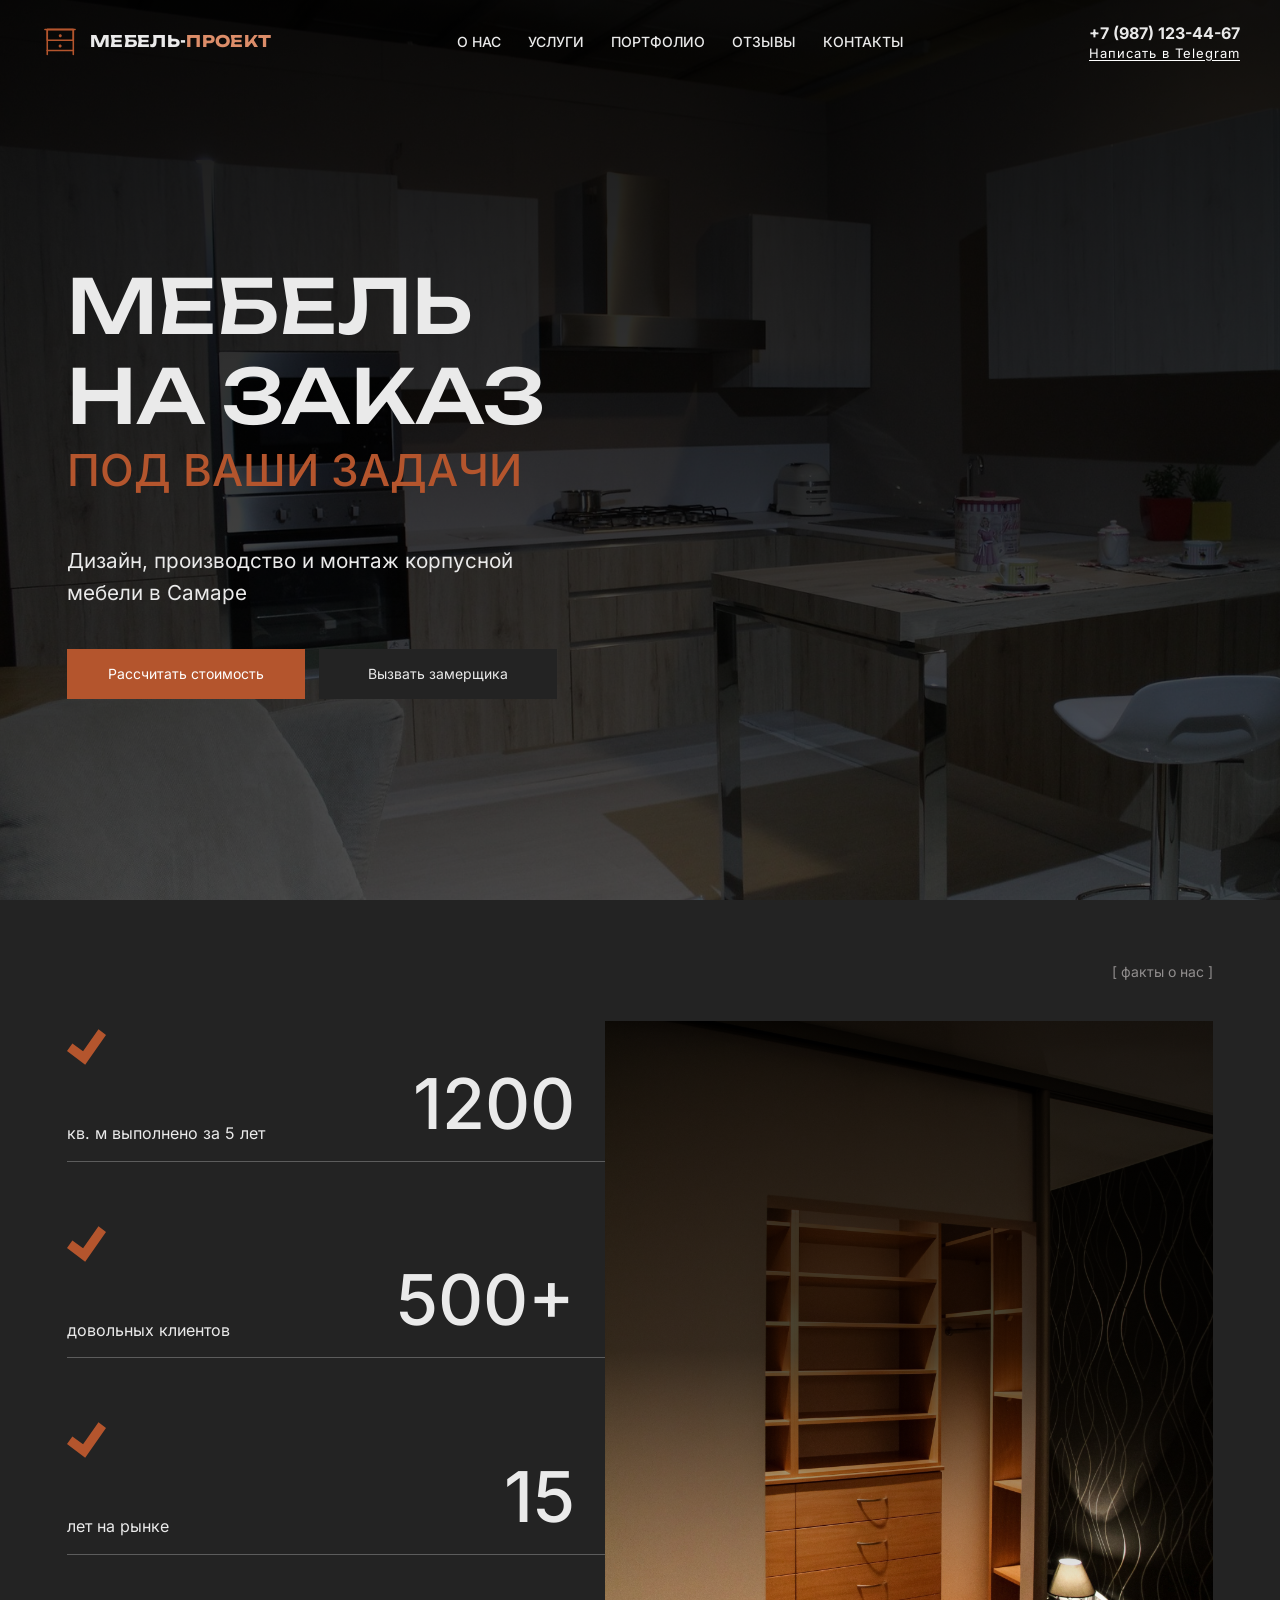
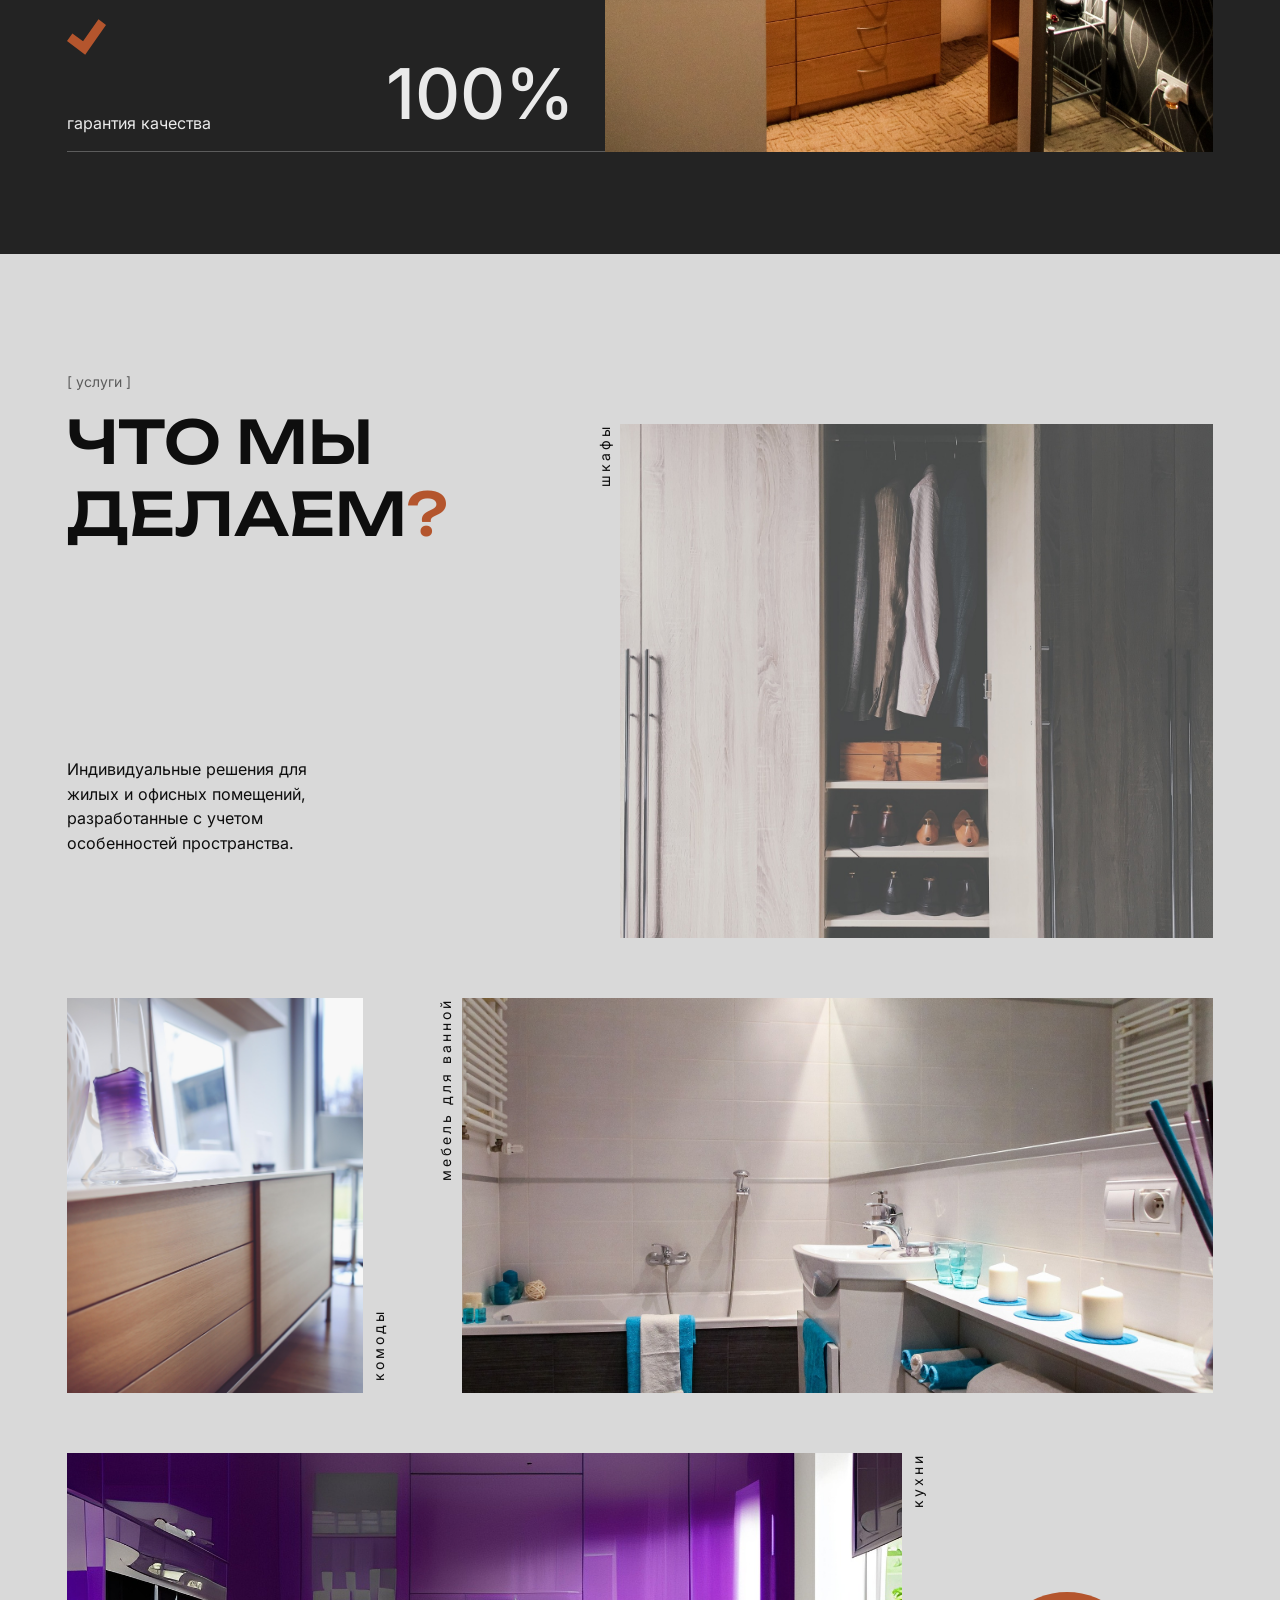
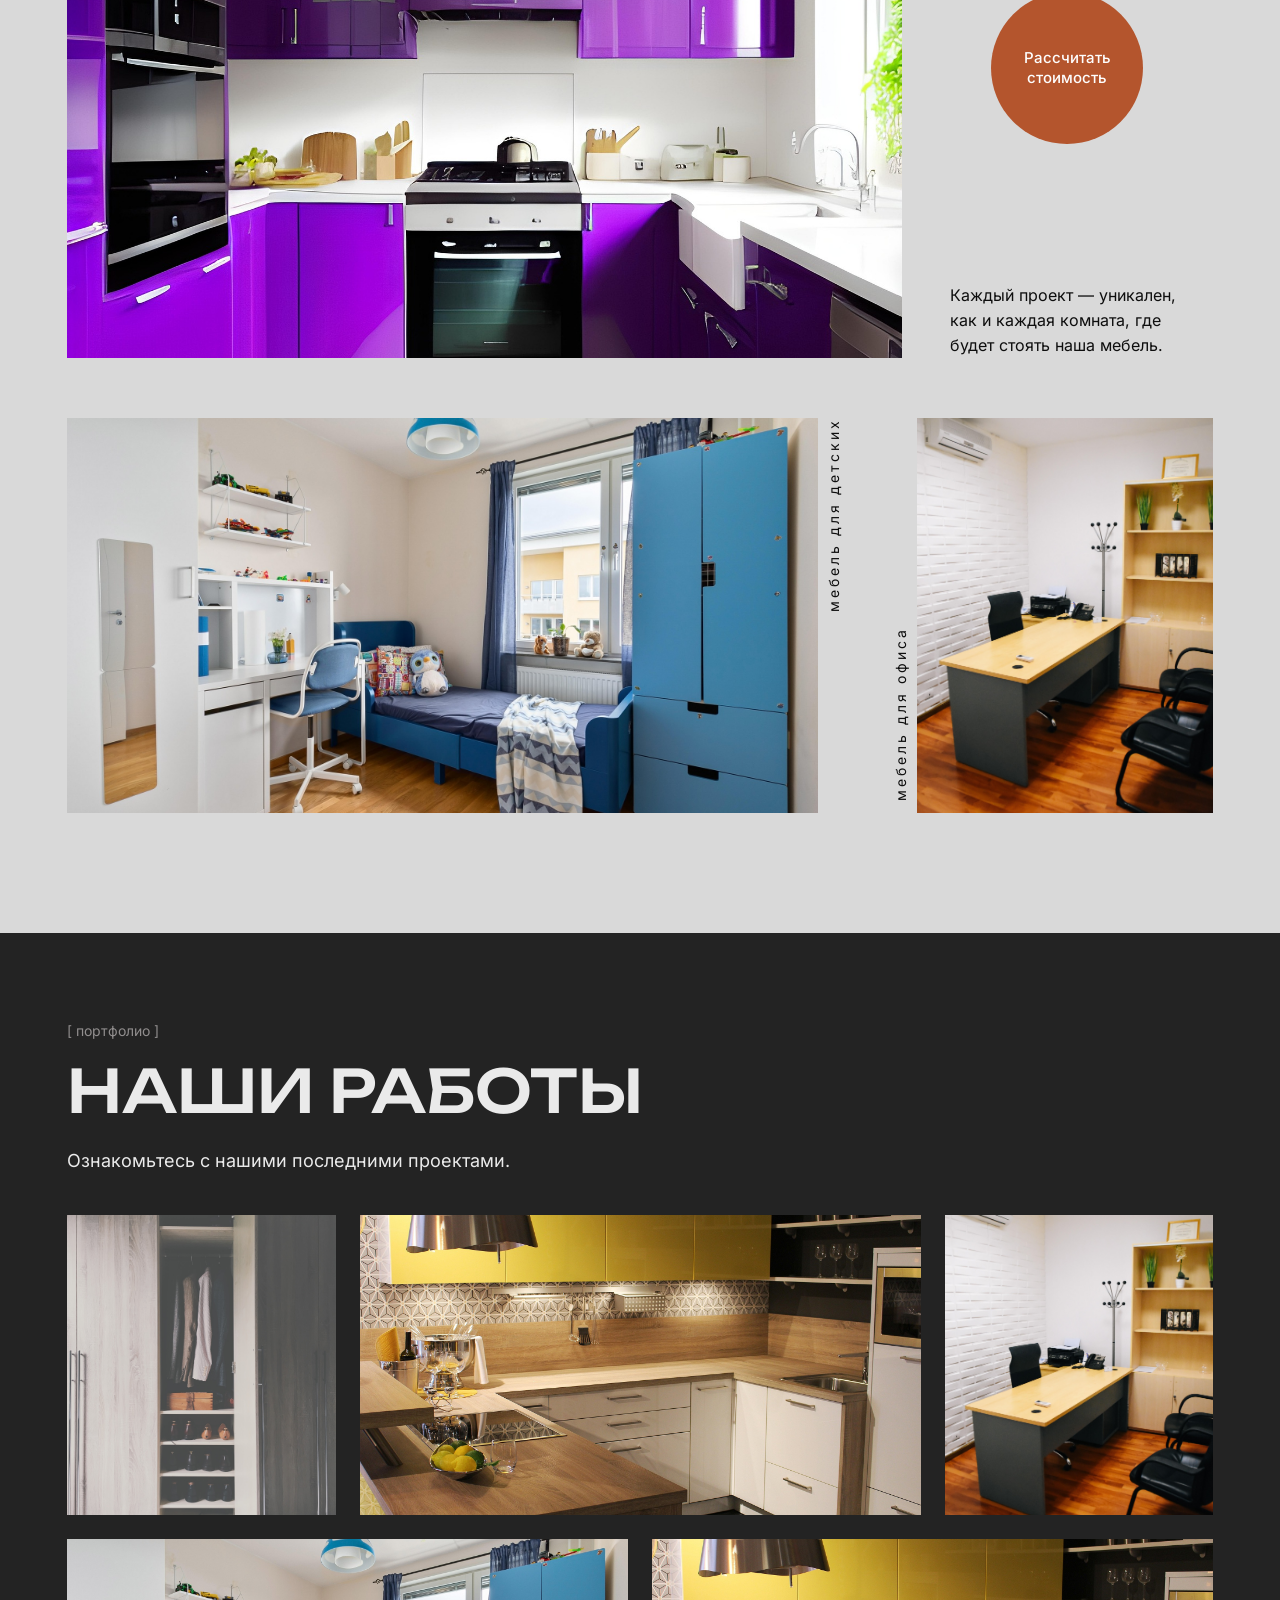
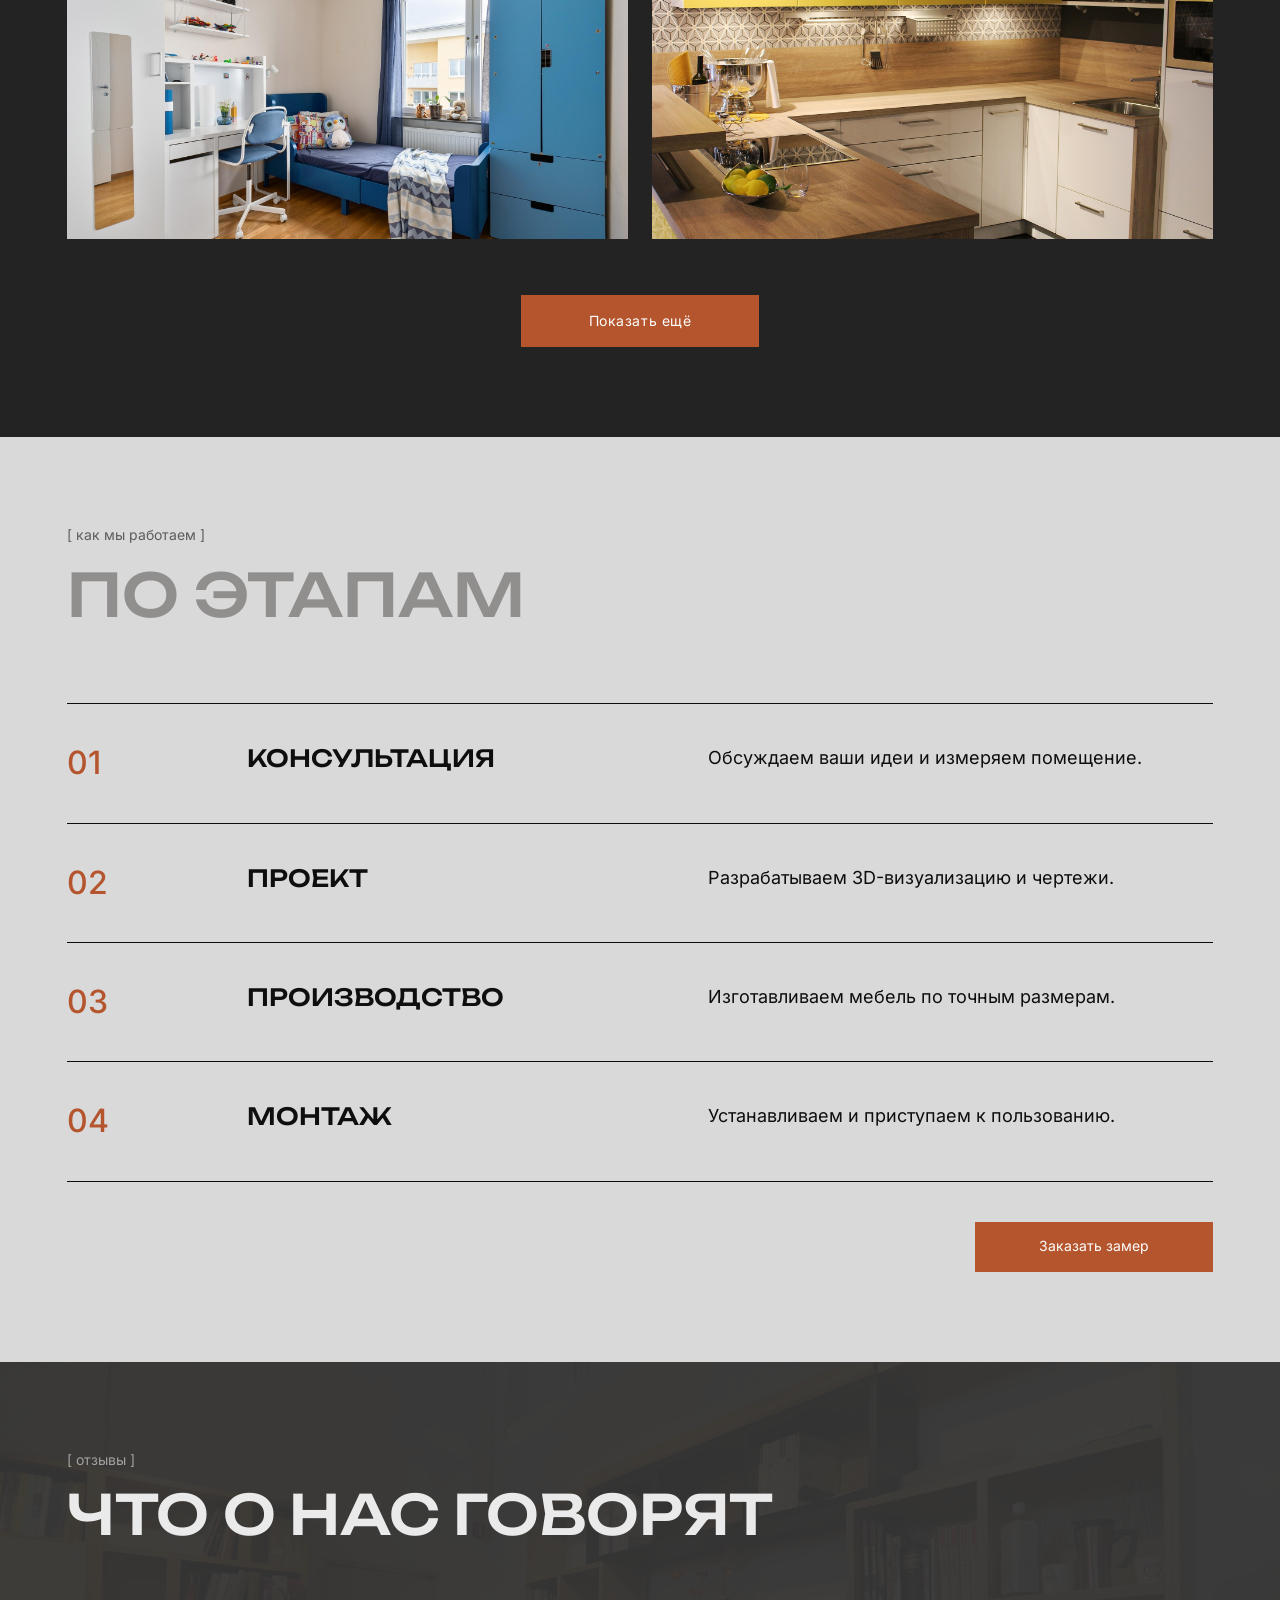
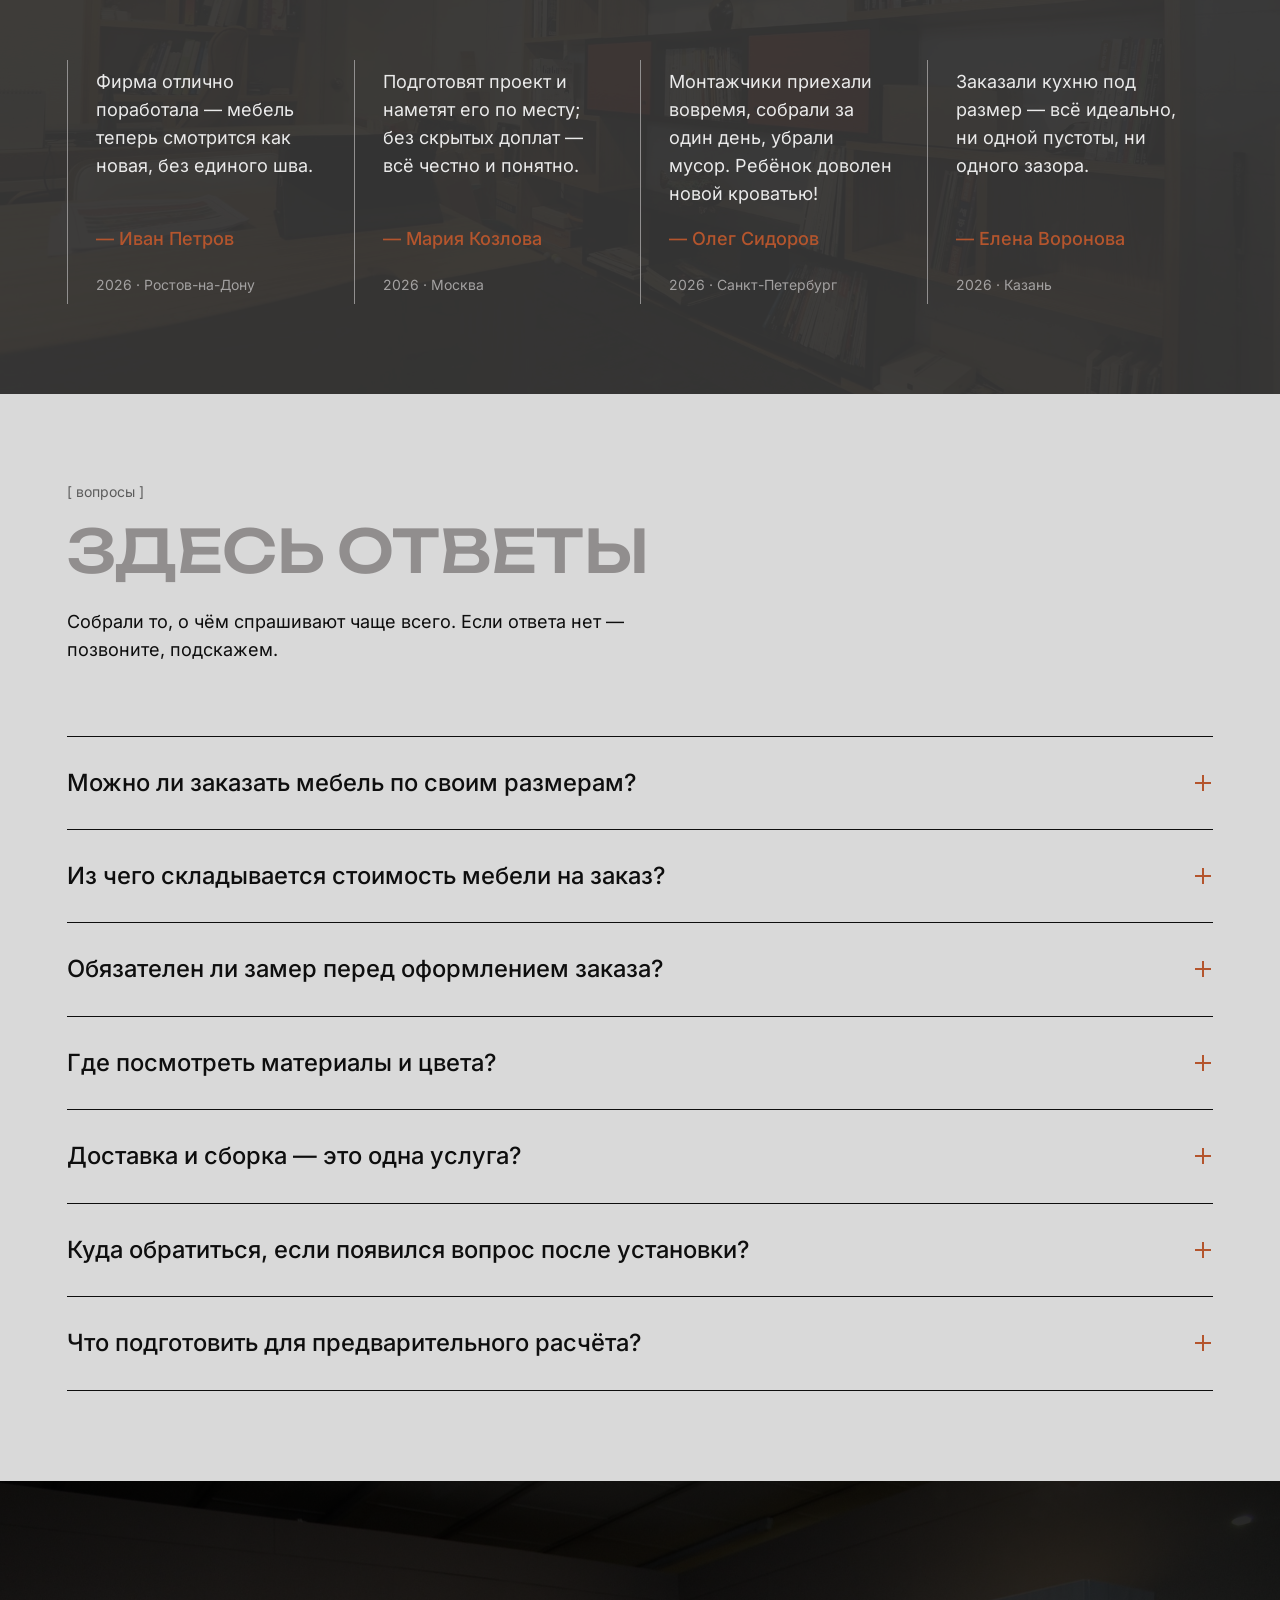
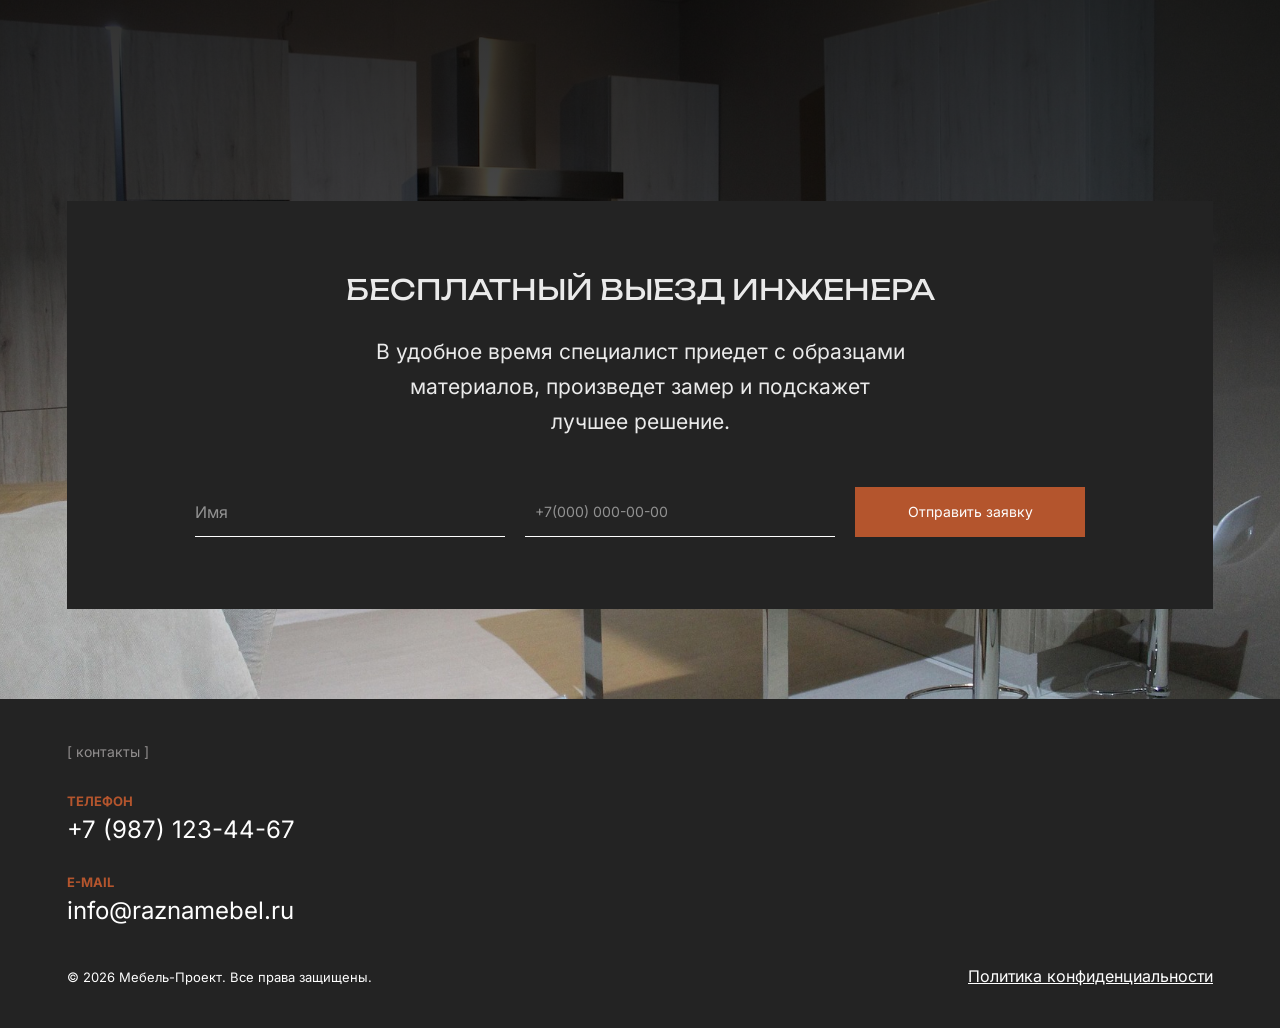
==== index.html @ 772d222e "first" ====
<!DOCTYPE html>
<html lang="ru">
<head>
  <meta charset="UTF-8">
  <meta name="viewport" content="width=device-width, initial-scale=1.0">

  <title>Мебель на заказ в Самаре — производство и монтаж | Мебель-Проект</title>
  <meta name="description" content="Корпусная мебель на заказ в Самаре: кухни, шкафы, гардеробные, детские и мебель для офиса. Бесплатный выезд замерщика, индивидуальный проект, монтаж под ключ.">
  <meta name="theme-color" content="#b4552d">
  <link rel="icon" href="images/favicon.svg" type="image/svg+xml">

  <!-- Open Graph. og:url намеренно отсутствует (допущение A2 в requirements.md):
       добавить после получения домена. -->
  <meta property="og:type" content="website">
  <meta property="og:site_name" content="Мебель-Проект">
  <meta property="og:locale" content="ru_RU">
  <meta property="og:title" content="Мебель на заказ в Самаре — дизайн, производство и монтаж">
  <meta property="og:description" content="Корпусная мебель на заказ: кухни, шкафы, гардеробные, детские и мебель для офиса. Бесплатный выезд замерщика и монтаж под ключ.">
  <meta property="og:image" content="images/kitchen-bg.jpg">

  <meta name="twitter:card" content="summary_large_image">

  <link rel="stylesheet" href="css/variables.css">
  <!-- Критический шрифт: Inter 400 (текст первого экрана).
       preload снимает лишний round-trip: браузер находит шрифт до разбора CSS. -->
  <link rel="preload" href="fonts/inter-cyrillic-400.woff2" as="font" type="font/woff2" crossorigin>
  <link rel="preload" href="fonts/Unbounded-Medium.woff" as="font" type="font/woff" crossorigin>
<link rel="stylesheet" href="css/fonts.css">
  <link rel="stylesheet" href="css/base.css">
  <link rel="stylesheet" href="css/ui.css">
  <link rel="stylesheet" href="css/sections/header.css">
  <link rel="stylesheet" href="css/sections/hero.css">
  <link rel="stylesheet" href="css/sections/facts.css">
  <link rel="stylesheet" href="css/sections/services.css">
  <link rel="stylesheet" href="css/sections/process.css">
  <link rel="stylesheet" href="css/sections/works.css">
  <link rel="stylesheet" href="css/sections/reviews.css">
  <link rel="stylesheet" href="css/sections/faq.css">
  <link rel="stylesheet" href="css/sections/measurer.css">
  <link rel="stylesheet" href="css/sections/contacts.css">
  <link rel="stylesheet" href="css/sections/footer.css">
  <link rel="stylesheet" href="css/sections/widget.css">
  <!-- Структурированные данные: локальный бизнес.
       Контакты — черновые (data-draft="true" в разметке), поэтому при замене
       телефона/почты их нужно обновить и здесь. -->
  <script type="application/ld+json">
  {
    "@context": "https://schema.org",
    "@type": "LocalBusiness",
    "name": "Мебель-Проект",
    "description": "Корпусная мебель на заказ: кухни, шкафы, гардеробные, детские и мебель для офиса.",
    "telephone": "+7 (987) 123-44-67",
    "email": "info@raznamebel.ru",
    "address": {
      "@type": "PostalAddress",
      "addressLocality": "Самара",
      "addressCountry": "RU"
    },
    "areaServed": {
      "@type": "City",
      "name": "Самара"
    },
    "image": "images/kitchen-bg.jpg",
    "priceRange": "$$"
  }
  </script>
</head>
<body>
  <!-- Спрайт SVG-иконок: обязан лежать в <body>. Внутри <head> по HTML5
       разрешены только метаданные, поэтому <svg> здесь давал ошибку разбора
       (unexpected-end-tag: head). display:none — из .ui-icon-sprite. -->
  <svg class="ui-icon-sprite" aria-hidden="true" focusable="false" width="0" height="0">
      <symbol id="icon-arrow-2" viewBox="0 0 32 32">
        <path d="M27.31 6.31l-6.18 6.18-6.19-6.18 1.19-1.19L3.05 23.59l6.53 6.52L27.31 6.31z"/>
      </symbol>
      <symbol id="icon-leaf" viewBox="0 0 24 24">
        <path d="M12 2c-2.76 0-5 2.24-5 5s2.24 5 5 5h2c2.76 0 5-2.24 5-5s-2.24-5-5-5zm0 8c-1.66 0-3 1.34-3 3s1.34 3 3 3h2c1.66 0 3-1.34 3-3s-1.34-3-3-3zm0 8c-2.33 0-4.33-1.5-4.33-3.5s1.5-4.33 3.83-5.5C13 5.34 11.66 4 10 4c-1.66 0-3 1.34-3 3s1.34 3 3 3z"/>
      </symbol>
      <symbol id="icon-star" viewBox="0 0 24 24">
        <path d="M12 2l3.09 6.26L22 9.27l-5 4.87L8.95 13.03l-4.21 2.15L12 2l-3.09 6.26L2 9.27l5-4.87L5.05 13.03l4.21 2.15L12 2z"/>
      </symbol>
      <symbol id="icon-tools" viewBox="0 0 24 24">
        <path d="M15 13h2.5l-1.5-3H9l-1.5 3H6.5c-.83 0-1.5-.67-1.5-1.5v-5c0-.83.67-1.5 1.5-1.5h5c.83 0 1.5.67 1.5 1.5v2H15v2zM7 17h2v-5H7v5zm4 0h2v-5h-2v5z"/>
      </symbol>
      <symbol id="icon-check" viewBox="0 0 32 32">
        <path d="M19.375 5.063l-9.5 13.625-6.563-4.875-3.313 4.594 11.188 8.531 12.813-18.375z"/>
      </symbol>
    </svg>
  <a class="ui-skip" href="#main">Перейти к содержимому</a>
  <header class="site-header">
    <div class="site-header__inner ui-container">
      <a href="/" class="site-header__logo" aria-label="Мебель-Проект — главная">
        <img class="site-header__logo-img site-header__logo-img--bar" src="images/logo-4-light.svg" alt="" width="40" height="40">
        <img class="site-header__logo-img site-header__logo-img--dark" src="images/logo-4-accent.svg" alt="" width="40" height="40">
        <span class="site-header__logo-text" aria-hidden="true">Мебель-<span class="site-header__logo-text-accent">Проект</span></span>
      </a>
      <nav class="site-nav" id="site-nav" hidden>
        <ul class="site-nav__list">
          <li><a class="site-nav__link" href="#facts">О нас</a></li>
          <li><a class="site-nav__link" href="#services">Услуги</a></li>
          <li><a class="site-nav__link" href="#works">Портфолио</a></li>
          <li><a class="site-nav__link" href="#reviews">Отзывы</a></li>
          <li><a class="site-nav__link" href="#contacts">Контакты</a></li>
        </ul>
      </nav>
      <button type="button" class="site-header__burger" aria-label="Открыть меню" aria-expanded="false" aria-controls="site-nav">
        <span class="site-header__burger-line" aria-hidden="true"></span>
      </button>
      <div class="site-header__contacts">
        <a href="tel:+79991234567" class="site-header__phone">+7 (987) 123-44-67</a>
        <a href="https://t.me/+79991234567" class="site-header__tg" target="_blank" rel="noopener">Написать в Telegram</a>
      </div>
    </div>
  </header>

  <main id="main">
    <section class="hero">
      <div class="hero__bg">
        <!-- preload="metadata": браузер не тянет сразу весь файл (11 МБ).
             Постер — статичный кадр первого экрана, показывается мгновенно и
             держит LCP, пока видео подгружается. -->
        <video src="images/video/4.mp4" poster="images/kitchen-bg.jpg" autoplay muted loop playsinline preload="metadata" aria-hidden="true"></video>
      </div>
      <div class="hero__inner ui-container">
        <div class="hero__content">
          <h1 class="hero__title">Мебель на заказ</h1>
          <p class="hero__subtitle">под ваши задачи</p>
          <p class="hero__lead">Дизайн, производство и монтаж корпусной мебели в Самаре</p>
          <div class="hero__actions">
            <a href="#measurer" class="ui-btn ui-btn--primary" data-lead-source="hero">Рассчитать стоимость</a>
            <a href="#measurer" class="ui-btn ui-btn--outline">Вызвать замерщика</a>
          </div>
          <a href="https://t.me/+79991234567" class="hero__tg" target="_blank" rel="noopener">Написать в Telegram</a>
        </div>
      </div>
    </section>
    <section id="facts" class="facts">
      <div class="facts__inner ui-container">
        <div class="facts__eyebrow ui-eyebrow">[ факты о нас ]</div>
        <ul class="facts__list">
          <li class="facts__item">
            <div class="ui-stat">
              <div class="ui-stat__icon">
                <svg viewBox="0 0 32 32"><use href="#icon-check" /></svg>
              </div>
              <div class="ui-stat__value">1200</div>
              <div class="ui-stat__text">кв. м выполнено за 5 лет</div>
            </div>
          </li>
          <li class="facts__item">
            <div class="ui-stat">
              <div class="ui-stat__icon">
                <svg viewBox="0 0 32 32"><use href="#icon-check" /></svg>
              </div>
              <div class="ui-stat__value">500+</div>
              <div class="ui-stat__text">довольных клиентов</div>
            </div>
          </li>
          <li class="facts__item">
            <div class="ui-stat">
              <div class="ui-stat__icon">
                <svg viewBox="0 0 32 32"><use href="#icon-check" /></svg>
              </div>
              <div class="ui-stat__value">15</div>
              <div class="ui-stat__text">лет на рынке</div>
            </div>
          </li>
          <li class="facts__item">
            <div class="ui-stat">
              <div class="ui-stat__icon">
                <svg viewBox="0 0 32 32"><use href="#icon-check" /></svg>
              </div>
              <div class="ui-stat__value">100%</div>
              <div class="ui-stat__text">гарантия качества</div>
            </div>
          </li>
        </ul>
        <div class="facts__media">
          <div class="facts__media-inner"></div>
        </div>
      </div>
    </section>
    <section id="services" class="services">
      <div class="services__inner ui-container">
        <div class="services__eyebrow ui-eyebrow">[ услуги ]</div>

        <div class="services__mosaic" role="list" aria-label="Виды мебели на заказ">
          <div class="services__row services__row--r1">
            <h2 class="services__title">что мы делаем<span class="services__title-mark">?</span></h2>
            <p class="services__lead">Индивидуальные решения для жилых и офисных помещений, разработанные с учетом особенностей пространства.</p>
            <figure class="services-card services-card--p1" role="listitem">
              <img src="images/case.jpg" alt="шкафы" loading="lazy" decoding="async" width="600" height="520">
              <figcaption class="services-card__caption">шкафы</figcaption>
            </figure>
          </div>

          <div class="services__row services__row--r2">
            <figure class="services-card services-card--p2" role="listitem">
              <img src="images/box.jpg" alt="комоды" loading="lazy" decoding="async" width="300" height="400">
              <figcaption class="services-card__caption">комоды</figcaption>
            </figure>
            <figure class="services-card services-card--p3" role="listitem">
              <img src="images/bath.jpg" alt="ванная" loading="lazy" decoding="async" width="760" height="400">
              <figcaption class="services-card__caption">мебель для ванной</figcaption>
            </figure>
          </div>

          <div class="services__row services__row--r3">
            <figure class="services-card services-card--p4" role="listitem">
              <img src="images/kitchen.jpg" alt="КУХНИ" loading="lazy" decoding="async" width="860" height="520">
              <figcaption class="services-card__caption">кухни</figcaption>
            </figure>
            <div class="services__side">
              <div class="services__cta">
                <a href="#measurer" class="ui-cta-circle" data-cta="services">
                  <span class="ui-cta-circle__text">Рассчитать стоимость</span>
                </a>
              </div>
              <p class="services__note">Каждый проект — уникален, как и каждая комната, где будет стоять наша мебель.</p>
            </div>
          </div>

          <div class="services__row services__row--r4">
            <figure class="services-card services-card--p5" role="listitem">
              <img src="images/kids.jpg" alt="детские" loading="lazy" decoding="async" width="760" height="400">
              <figcaption class="services-card__caption">мебель для детских</figcaption>
            </figure>
            <figure class="services-card services-card--p6" role="listitem">
              <img src="images/office.jpg" alt="офис" loading="lazy" decoding="async" width="300" height="400">
              <figcaption class="services-card__caption">мебель для офиса</figcaption>
            </figure>
          </div>
        </div>
      </div>
    </section>

    <section id="works" class="works">
      <div class="works__inner ui-container">
        <div class="works__eyebrow ui-eyebrow">[ портфолио ]</div>
        <h2 class="works__title">Наши работы</h2>
        <p class="works__lead">Ознакомьтесь с нашими последними проектами.</p>
        <ul class="works__list" data-works-list>
          <!-- Ряд 1: вертикаль + горизонталь(2) + вертикаль -->
          <li class="works__item works__item--tall" data-works-item>
            <a href="images/case.jpg" class="works-thumb" data-gallery-item
               data-gallery-src="images/case.jpg" data-caption="Шкаф-купе">
              <img src="images/case.jpg" alt="Шкаф-купе" width="1440" height="1920" loading="lazy" decoding="async">
            </a>
          </li>
          <li class="works__item works__item--wide" data-works-item>
            <a href="images/kitchen-bg-2.jpg" class="works-thumb" data-gallery-item
               data-gallery-src="images/kitchen-bg-2.jpg" data-caption="Кухня на заказ">
              <img src="images/kitchen-bg-2.jpg" alt="Кухня на заказ" width="1920" height="1280" loading="lazy" decoding="async">
            </a>
          </li>
          <li class="works__item works__item--tall" data-works-item>
            <a href="images/office.jpg" class="works-thumb" data-gallery-item
               data-gallery-src="images/office.jpg" data-caption="Шкаф-купе в кабинет">
              <img src="images/office.jpg" alt="Шкаф-купе в кабинет" width="1280" height="1920" loading="lazy" decoding="async">
            </a>
          </li>
          <!-- Ряд 2: горизонталь(2) + горизонталь(2) — полный ряд -->
          <li class="works__item works__item--wide" data-works-item>
            <a href="images/kids.jpg" class="works-thumb" data-gallery-item
               data-gallery-src="images/kids.jpg" data-caption="Детская мебель">
              <img src="images/kids.jpg" alt="Детская мебель" width="1920" height="1280" loading="lazy" decoding="async">
            </a>
          </li>
          <li class="works__item works__item--wide" data-works-item>
            <a href="images/kitchen-bg-2.jpg" class="works-thumb" data-gallery-item
               data-gallery-src="images/kitchen-bg-2.jpg" data-caption="Кухня в новостройке">
              <img src="images/kitchen-bg-2.jpg" alt="Кухня в новостройке" width="1920" height="1280" loading="lazy" decoding="async">
            </a>
          </li>
          <!-- Ряд 3: вертикаль + вертикаль + квадрат + вертикаль -->
          <li class="works__item works__item--tall" data-works-item>
            <a href="images/kitchen.jpg" class="works-thumb" data-gallery-item
               data-gallery-src="images/kitchen.jpg" data-caption="Кухонный гарнитур">
              <img src="images/kitchen.jpg" alt="Кухонный гарнитур" width="1536" height="1920" loading="lazy" decoding="async">
            </a>
          </li>
          <li class="works__item works__item--tall" data-works-item>
            <a href="images/about.jpg" class="works-thumb" data-gallery-item
               data-gallery-src="images/about.jpg" data-caption="Гардеробная">
              <img src="images/about.jpg" alt="Гардеробная" width="2000" height="3000" loading="lazy" decoding="async">
            </a>
          </li>
          <li class="works__item works__item--square" data-works-item>
            <a href="images/bath.jpg" class="works-thumb" data-gallery-item
               data-gallery-src="images/bath.jpg" data-caption="Мебель в ванную">
              <img src="images/bath.jpg" alt="Мебель в ванную" width="1859" height="1920" loading="lazy" decoding="async">
            </a>
          </li>
          <li class="works__item works__item--tall" data-works-item>
            <a href="images/box.jpg" class="works-thumb" data-gallery-item
               data-gallery-src="images/box.jpg" data-caption="Комод">
              <img src="images/box.jpg" alt="Комод" width="1280" height="1920" loading="lazy" decoding="async">
            </a>
          </li>
          <!-- Ряд 4: горизонталь(2) + горизонталь(2) -->
          <li class="works__item works__item--wide" data-works-item>
            <a href="images/office.jpg" class="works-thumb" data-gallery-item
               data-gallery-src="images/office.jpg" data-caption="Мебель для офиса">
              <img src="images/office.jpg" alt="Мебель для офиса" width="1280" height="1920" loading="lazy" decoding="async">
            </a>
          </li>
          <li class="works__item works__item--wide" data-works-item>
            <a href="images/case.jpg" class="works-thumb" data-gallery-item
               data-gallery-src="images/case.jpg" data-caption="Шкаф-купе в прихожую">
              <img src="images/case.jpg" alt="Шкаф-купе в прихожую" width="1440" height="1920" loading="lazy" decoding="async">
            </a>
          </li>
        </ul>
        <div class="works__more">
          <button type="button" class="works__more-btn" data-works-more>
            Показать ещё
          </button>
        </div>
      </div>
    </section>
    <section id="process" class="process">
      <div class="process__inner ui-container">
        <div class="process__eyebrow ui-eyebrow">[ как мы работаем ]</div>
        <h2 class="process__title ui-eyebrow">по этапам</h2>
        <ol class="process__list">
          <li class="process__item ui-step">
            <div class="ui-step__badge">01</div>
            <h3 class="ui-step__title">Консультация</h3>
            <p class="ui-step__text">Обсуждаем ваши идеи и измеряем помещение.</p>
          </li>
          <li class="process__item ui-step">
            <div class="ui-step__badge">02</div>
            <h3 class="ui-step__title">Проект</h3>
            <p class="ui-step__text">Разрабатываем 3D-визуализацию и чертежи.</p>
          </li>
          <li class="process__item ui-step">
            <div class="ui-step__badge">03</div>
            <h3 class="ui-step__title">Производство</h3>
            <p class="ui-step__text">Изготавливаем мебель по точным размерам.</p>
          </li>
          <li class="process__item ui-step">
            <div class="ui-step__badge">04</div>
            <h3 class="ui-step__title">Монтаж</h3>
            <p class="ui-step__text">Устанавливаем и приступаем к пользованию.</p>
          </li>
        </ol>
        <div class="process__cta">
          <a href="#measurer" class="ui-btn ui-btn--primary">Заказать замер</a>
        </div>
      </div>
    </section>
    <dialog class="ui-lightbox">
      <div class="ui-lightbox__inner">
        <figure class="ui-lightbox__figure">
          <img class="ui-lightbox__img" src="" alt="" width="1200" height="800">
          <figcaption class="ui-lightbox__caption"></figcaption>
          <div class="ui-lightbox__counter"></div>
        </figure>
        <p class="ui-lightbox__error" hidden>Не удалось загрузить изображение</p>
      </div>
      <button type="button" class="ui-lightbox__btn ui-lightbox__btn--close" data-close aria-label="Закрыть">
        <svg viewBox="0 0 24 24" fill="none" stroke="currentColor" stroke-width="2" stroke-linecap="round" aria-hidden="true" focusable="false">
          <path d="M18 6L6 18M6 6l12 12"/>
        </svg>
      </button>
      <button type="button" class="ui-lightbox__btn ui-lightbox__btn--prev" data-prev aria-label="Предыдущее фото">
        <svg viewBox="0 0 24 24" fill="none" stroke="currentColor" stroke-width="2" stroke-linecap="round" stroke-linejoin="round" aria-hidden="true" focusable="false">
          <path d="M15 18l-6-6 6-6"/>
        </svg>
      </button>
      <button type="button" class="ui-lightbox__btn ui-lightbox__btn--next" data-next aria-label="Следующее фото">
        <svg viewBox="0 0 24 24" fill="none" stroke="currentColor" stroke-width="2" stroke-linecap="round" stroke-linejoin="round" aria-hidden="true" focusable="false">
          <path d="M9 6l6 6-6 6"/>
        </svg>
      </button>
    </dialog>
    <section id="reviews" class="reviews">
      <div class="reviews__bg" aria-hidden="true">
        <img src="images/faq-bg.jpg" alt="" width="1920" height="1280" loading="lazy" decoding="async">
      </div>
      <div class="reviews__inner ui-container">
        <div class="reviews__eyebrow ui-eyebrow">[ отзывы ]</div>
        <h2 class="reviews__title">что о нас говорят</h2>
        <div class="reviews__slider"><ul class="reviews__list" role="list">
          <li class="reviews__item" data-draft="true">
            <div class="ui-review">
              <div class="ui-review__text">
                <p>Фирма отлично поработала — мебель теперь смотрится как новая, без единого шва.</p>
              </div>
              <div class="ui-review__author">— Иван Петров</div>
              <div class="ui-review__meta">2026 · Ростов-на-Дону</div>
            </div>
          </li>
          <li class="reviews__item" data-draft="true">
            <div class="ui-review">
              <div class="ui-review__text">
                <p>Подготовят проект и наметят его по месту; без скрытых доплат — всё честно и понятно.</p>
              </div>
              <div class="ui-review__author">— Мария Козлова</div>
              <div class="ui-review__meta">2026 · Москва</div>
            </div>
          </li>
          <li class="reviews__item" data-draft="true">
            <div class="ui-review">
              <div class="ui-review__text">
                <p>Монтажчики приехали вовремя, собрали за один день, убрали мусор. Ребёнок доволен новой кроватью!</p>
              </div>
              <div class="ui-review__author">— Олег Сидоров</div>
              <div class="ui-review__meta">2026 · Санкт-Петербург</div>
            </div>
          </li>
          <li class="reviews__item" data-draft="true">
            <div class="ui-review">
              <div class="ui-review__text">
                <p>Заказали кухню под размер — всё идеально, ни одной пустоты, ни одного зазора.</p>
              </div>
              <div class="ui-review__author">— Елена Воронова</div>
              <div class="ui-review__meta">2026 · Казань</div>
            </div>
          </li>
          <li class="reviews__item" data-draft="true">
            <div class="ui-review">
              <div class="ui-review__text">
                <p>Отличный сервис — менеджеры Always на связи, помогают выбрать материал и цвет.</p>
              </div>
              <div class="ui-review__author">— Дмитрий Волков</div>
              <div class="ui-review__meta">2026 · Новосибирск</div>
            </div>
          </li>
          <li class="reviews__item" data-draft="true">
            <div class="ui-review">
              <div class="ui-review__text">
                <p>Мне очень понравилась atención al detalle — мебель сделано с душой, соответствует фото в каталоге.</p>
              </div>
              <div class="ui-review__author">— Анна Сидорова</div>
              <div class="ui-review__meta">2026 · Екатеринбург</div>
            </div>
          </li>
          <li class="reviews__item" data-draft="true">
            <div class="ui-review">
              <div class="ui-review__text">
                <p>Сделали встроенный гардероб — идеально вписался в нишу, никаких зазоров, качество топ.</p>
              </div>
              <div class="ui-review__author">— Сергей Козлов</div>
              <div class="ui-review__meta">2025 · Самара</div>
            </div>
          </li>
          <li class="reviews__item" data-draft="true">
            <div class="ui-review">
              <div class="ui-review__text">
                <p>Дизайнер помог перепланировать гостиную — теперь и зона отдыха, и рабочее место комфортные.</p>
              </div>
              <div class="ui-review__author">— Ольга Морозова</div>
              <div class="ui-review__meta">2025 · Тольятти</div>
            </div>
          </li>
          <li class="reviews__item" data-draft="true">
            <div class="ui-review">
              <div class="ui-review__text">
                <p>Гарантия 15 лет — решили рискнуть, не пожалели. Через год всё как новое, петли не стучат.</p>
              </div>
              <div class="ui-review__author">— Андрей Белов</div>
              <div class="ui-review__meta">2025 · Самара</div>
            </div>
          </li>
          <li class="reviews__item" data-draft="true">
            <div class="ui-review">
              <div class="ui-review__text">
                <p>Цены адекватные, сроки соблюли точно. Монтажники аккуратные, после себя чисто оставили.</p>
              </div>
              <div class="ui-review__author">— Наталья Орлова</div>
              <div class="ui-review__meta">2025 · Чапаевск</div>
            </div>
          </li>
          <li class="reviews__item" data-draft="true">
            <div class="ui-review">
              <div class="ui-review__text">
                <p>Заказывали детскую — учитывали пожелания ребёнка, сделали секретные отсеки, сын в восторге.</p>
              </div>
              <div class="ui-review__author">— Елена Петрова</div>
              <div class="ui-review__meta">2025 · Новокуйбышевск</div>
            </div>
          </li>
          <li class="reviews__item" data-draft="true">
            <div class="ui-review">
              <div class="ui-review__text">
                <p>Офисную мебель подобрали за один визит — эргономичные стулья, столы с регулировкой высоты.</p>
              </div>
              <div class="ui-review__author">— Виктор Смирнов</div>
              <div class="ui-review__meta">2025 · Самара</div>
            </div>
          </li>
          </ul>
        </div>
      </div>
    </section>
    <section id="faq" class="faq" aria-labelledby="faq-title">
      <div class="faq__inner ui-container">
        <div class="faq__eyebrow ui-eyebrow">[ вопросы ]</div>
        <h2 class="faq__title" id="faq-title">Здесь ответы</h2>
        <p class="faq__lead">Собрали то, о чём спрашивают чаще всего. Если ответа нет — позвоните, подскажем.</p>
        <ul class="faq__list">
          <li class="faq__item">
            <details class="faq__details">
              <summary class="faq__question">
                <span class="faq__question-text">Можно ли заказать мебель по своим размерам?</span>
                <span class="faq__icon" aria-hidden="true"></span>
              </summary>
              <div class="faq__answer">
                <p>Да. Для кухни, шкафа-купе или гардеробной мы готовим отдельный проект под ваше помещение. Учитываем габариты, расположение техники и коммуникаций, а также то, как вы планируете хранить вещи: для встроенного шкафа важна глубина ниши и место для открывания дверей, для кухни — точки подключения воды и электрики.</p>
                <p>Начать проще всего с заявки на расчёт. Если нужен типовой вариант, посмотрите готовые решения в разделе «Наши работы». Не все модели изготавливаются в любых размерах — возможность доработки конкретного изделия уточняйте при заказе.</p>
              </div>
            </details>
          </li>
          <li class="faq__item">
            <details class="faq__details">
              <summary class="faq__question">
                <span class="faq__question-text">Из чего складывается стоимость мебели на заказ?</span>
                <span class="faq__icon" aria-hidden="true"></span>
              </summary>
              <div class="faq__answer">
                <p>Два шкафа одинакового размера могут отличаться в цене: разными будут фасады, фурнитура, число секций и ящиков. В расчёте мы учитываем конструкцию и комплектацию, поэтому сравнивать предложения корректно только по одинаковым параметрам.</p>
                <p>Предварительная сумма нужна, чтобы понять бюджет. Итоговую стоимость фиксируем в договоре после замера и выбора материалов. Доставку, подъём и сборку считаем отдельно — их условия зависят от адреса и состава заказа.</p>
              </div>
            </details>
          </li>
          <li class="faq__item">
            <details class="faq__details">
              <summary class="faq__question">
                <span class="faq__question-text">Обязателен ли замер перед оформлением заказа?</span>
                <span class="faq__icon" aria-hidden="true"></span>
              </summary>
              <div class="faq__answer">
                <p>Для мебели по индивидуальным размерам замер нужен: он показывает реальные габариты, неровности стен, выступы и расположение коммуникаций. Особенно это важно для встроенных шкафов и кухонных гарнитуров — проект должен учитывать место установки и свободный ход дверей.</p>
                <p>Выезд замерщика в Самаре бесплатный — записаться можно через форму на сайте. Примерных размеров хватит для первого обсуждения, но перед изготовлением их обязательно уточняем на месте.</p>
              </div>
            </details>
          </li>
          <li class="faq__item">
            <details class="faq__details">
              <summary class="faq__question">
                <span class="faq__question-text">Где посмотреть материалы и цвета?</span>
                <span class="faq__icon" aria-hidden="true"></span>
              </summary>
              <div class="faq__answer">
                <p>Образцы материалов для корпуса и фасадов привозим на замер — можно сравнить цвета и обсудить фурнитуру. Оттенок на экране часто отличается от того, как материал выглядит при освещении в вашей комнате, поэтому выбирать лучше по образцу.</p>
                <p>Расскажите, как вы будете пользоваться мебелью и что важно в уходе за ней, — вместе подберём подходящие варианты и обсудим их стоимость. Конкретную комплектацию согласуем при оформлении заказа.</p>
              </div>
            </details>
          </li>
          <li class="faq__item">
            <details class="faq__details">
              <summary class="faq__question">
                <span class="faq__question-text">Доставка и сборка — это одна услуга?</span>
                <span class="faq__icon" aria-hidden="true"></span>
              </summary>
              <div class="faq__answer">
                <p>Нет, это две разные услуги. Доставка по Самаре и пригородам рассчитывается по тарифам в зависимости от адреса и объёма заказа. Подъём на этаж, сборка и установка оплачиваются отдельно.</p>
                <p>Стоимость и условия доставки и монтажа указываем в договоре до начала работ, чтобы не было неожиданных доплат.</p>
              </div>
            </details>
          </li>
          <li class="faq__item">
            <details class="faq__details">
              <summary class="faq__question">
                <span class="faq__question-text">Куда обратиться, если появился вопрос после установки?</span>
                <span class="faq__icon" aria-hidden="true"></span>
              </summary>
              <div class="faq__answer">
                <p>Позвоните нам или напишите на почту — контакты указаны в разделе «Контакты». Подготовьте договор и короткое описание ситуации, а если речь о дефекте — фотографии мебели: так мы быстрее разберёмся, что произошло.</p>
              </div>
            </details>
          </li>
          <li class="faq__item">
            <details class="faq__details">
              <summary class="faq__question">
                <span class="faq__question-text">Что подготовить для предварительного расчёта?</span>
                <span class="faq__icon" aria-hidden="true"></span>
              </summary>
              <div class="faq__answer">
                <p>Достаточно примерной ширины, высоты и глубины будущей мебели, фотографий помещения и примера из наших работ, который вам нравится. Для кухни пригодятся размеры техники, для шкафа — пожелания по полкам, ящикам и отделениям для одежды.</p>
                <p>Если есть эскиз или дизайн-проект — покажите его. Если проекта нет, начнём с ваших пожеланий: готовый чертёж для первого обращения не обязателен.</p>
              </div>
            </details>
          </li>
        </ul>
      </div>
    </section>
    <section id="measurer" class="measurer" aria-labelledby="measurer-title">
      <div class="measurer__bg" aria-hidden="true">
        <img src="images/kitchen-bg.jpg" alt="" width="1920" height="876" loading="lazy" decoding="async">
      </div>
      <div class="measurer__inner ui-container">
        <div class="measurer__card">
          <h2 class="measurer__title" id="measurer-title">Бесплатный выезд инженера</h2>
          <p class="measurer__lead">В удобное время специалист приедет с образцами материалов, произведет замер и подскажет лучшее решение.</p>
          <form action="send.php" class="ui-lead-form" data-lead-form data-source="measurer" method="post">
            <div class="ui-lead-form__field">
              <label class="visually-hidden" for="measurer-name">Ваше имя</label>
              <input class="ui-lead-form__input" id="measurer-name" name="name" type="text"
                     placeholder="Имя" autocomplete="name" data-validate="name">
            </div>
            <span class="ui-lead-form__error" data-error-for="name" hidden></span>
            <div class="ui-lead-form__field ui-lead-form__field--phone">
              <label class="visually-hidden" for="measurer-phone">Номер телефона</label>
              <span class="ui-lead-form__prefix" aria-hidden="true"></span>
              <input class="ui-lead-form__input" id="measurer-phone" name="phone" type="tel"
                     inputmode="tel" autocomplete="tel" placeholder="+7(000) 000-00-00" data-validate="phone">
            </div>
            <span class="ui-lead-form__error" data-error-for="phone" hidden></span>
            <button class="ui-lead-form__submit" type="submit">Отправить заявку</button>
            <p class="ui-lead-form__status" data-form-status aria-live="polite"></p>
          </form>
        </div>
      </div>
    </section>
    <section id="contacts" class="contacts">
      <div class="contacts__inner ui-container">
        <div class="contacts__eyebrow ui-eyebrow">[ контакты ]</div>
        <div class="contacts__card ui-contact-card">
          <div class="ui-contact-card__item">
            <h3 class="ui-contact-card__title">Телефон</h3>
            <a href="tel:+79991234567" class="ui-contact-card__phone">+7 (987) 123-44-67</a>
          </div>
          <div class="ui-contact-card__item">
            <h3 class="ui-contact-card__title">E-mail</h3>
            <a href="mailto:info@raznamebel.ru" class="ui-contact-card__mail">info@raznamebel.ru</a>
          </div>
        </div>
      </div>
    </section>
    <footer class="footer">
      <div class="footer__inner ui-container">
        <p class="footer__copy">© 2026 Мебель-Проект. Все права защищены.</p>
        <div class="footer__links">
          <a href="privacy.html" class="footer__link">Политика конфиденциальности</a>
        </div>
      </div>
    </footer>
  </main>

  <!-- Плавающий виджет: наверх, обратный звонок, Telegram (>=1200).
       Классы — по plan.md §«Виджет» и css/sections/widget.css, поведение — js/widget.js. -->
  <div class="ui-callback" data-callback>
    <button class="ui-callback__button ui-callback__totop" type="button" aria-label="Наверх" data-totop>
      <svg width="30" height="30" viewBox="0 0 24 24" fill="none" aria-hidden="true" focusable="false">
        <path d="M5 14l7-7 7 7" stroke="currentColor" stroke-width="2.5" stroke-linecap="round" stroke-linejoin="round"/>
      </svg>
    </button>

    <div class="ui-callback__popup" id="callback-popup" data-callback-popup hidden>
      <div class="ui-callback__card" role="dialog" aria-modal="true" aria-labelledby="callback-title">
        <h2 class="ui-callback__title" id="callback-title">Мы скоро вам перезвоним!</h2>
        <form class="ui-callback__form" action="send.php" method="post"
              data-callback-form data-lead-form data-source="widget">
          <input type="hidden" name="source" value="widget">
          <input type="hidden" name="website" value="">
          <label class="visually-hidden" for="callback-phone">Номер телефона</label>
          <input class="ui-callback__input" id="callback-phone" name="phone" type="tel"
                 inputmode="tel" autocomplete="tel" placeholder="+7 (000) 000-00-00"
                 required data-callback-field data-validate="phone">
          <span class="ui-callback__error" data-error-for="phone" hidden></span>
          <button class="ui-callback__submit" type="submit">Заказать звонок</button>
          <p class="ui-callback__status" data-form-status aria-live="polite"></p>
        </form>
        <p class="ui-callback__alt">или позвоните нам
          <a class="ui-callback__phone" href="tel:+79991234567">+7 (987) 123-44-67</a>
        </p>
      </div>
      <button class="ui-callback__button ui-callback__button--close" type="button"
              aria-label="Закрыть форму обратного звонка" data-callback-close>
        <svg width="30" height="30" viewBox="0 0 30 30" fill="none" aria-hidden="true" focusable="false">
          <path d="M7 7l16 16M23 7L7 23" stroke="currentColor" stroke-width="2.5" stroke-linecap="round"/>
        </svg>
      </button>
    </div>

    <div class="ui-callback__buttons">
      <a class="ui-callback__button ui-callback__button--tg"
         href="https://t.me/+79991234567" target="_blank" rel="noopener"
         aria-label="Написать в Telegram" data-telegram>
        <svg width="30" height="30" viewBox="0 0 24 24" fill="currentColor" aria-hidden="true" focusable="false">
          <path d="M21.94 4.34a1.2 1.2 0 0 0-1.22-.2L2.7 11.1c-.87.34-.85 1.6.03 1.91l4.32 1.5 1.62 5.08c.16.5.66.8 1.17.7.24-.05.46-.18.62-.38l2.36-2.94 4.45 3.26c.35.26.81.3 1.2.1.38-.2.62-.59.62-1.02l.9-13.9c.02-.5-.35-.94-.85-1.07ZM9.4 14.2l9.02-6.4-7.1 7.44a.9.9 0 0 0-.24.52l-.28 2.06-1.4-4.4Z"/>
        </svg>
      </a>
      <button class="ui-callback__button ui-callback__button--call" type="button"
              aria-expanded="false" aria-controls="callback-popup"
              aria-label="Заказать обратный звонок" data-callback-toggle>
        <svg width="30" height="30" viewBox="0 0 24 24" fill="currentColor" aria-hidden="true" focusable="false">
          <path d="M6.6 10.8c1.4 2.8 3.8 5.2 6.6 6.6l2.2-2.2c.3-.3.7-.4 1-.2 1.1.4 2.3.6 3.6.6.6 0 1 .4 1 1V20c0 .6-.4 1-1 1C10.6 21 3 13.4 3 4c0-.6.4-1 1-1h3.5c.6 0 1 .4 1 1 0 1.2.2 2.4.6 3.6.1.3 0 .7-.2 1l-2.3 2.2z"/>
        </svg>
      </button>
    </div>

    <span class="ui-callback__tooltip" role="status">Заказать обратный звонок</span>
  </div>

  <script src="js/menu.js" defer></script>
  <script src="js/ui.js" defer></script>
  <script src="js/forms.js" defer></script>
  <script src="js/gallery.js" defer></script>
  <script src="js/works.js" defer></script>
  <script src="js/widget.js" defer></script>
  <script src="js/main.js" defer></script>
</body>
---- css/variables.css ----
/* ==========================================================================
   variables.css — дизайн-токены проекта «Разная Мебель»
   Основа: токены референса. Красный заменён по варианту A. Только :root.
   ========================================================================== */

:root {
  /* --- Цвета --- */
  --color-bg-dark: #232323; /* hero-фон (grey-14) */
  --color-accent: #b4552d; /* заливки с текстом: бар шапки, круг-CTA, кнопки (белый текст 4,87:1, AA) */
  --color-accent-decor: #b4552d; /* только декор без текста: знак логотипа, тире, номера 01/02/03 */
  --color-accent-text-dark: #dc8d69; /* акцент как текст на #232323 (6,03:1) и #363636 (4,64:1) — AA */
  --color-success: #1e6b3f; /* успех (на белом 6,45:1) */
  --color-error: #b3261e; /* ошибка (на белом 6,48:1) */
  --color-accent-hover: #9a4726; /* hover заливок (белый текст 6,30:1, AA) */
  --color-text-light: #eaeaea; /* светлый текст на темном */
  --color-surface: #fefefe; /* белый: текст меню, линии бургера */
  --color-accent-contrast: #fefefe; /* текст на красном */
  --color-overlay: rgb(0 0 0 / 70%); /* затемнение hero-фото */
  --color-overlay-top: rgb(0 0 0 / 86%); /* верх hero: темнее, под шапку и H1 */
  /* Hero: усиленный оверлей (фон должен быть заметно темнее, чем в других секциях) */
  --color-hero-overlay-top: rgb(0 0 0 / 92%);
  --color-hero-overlay-mid: rgb(0 0 0 / 80%);
  --color-hero-overlay-bottom: rgb(0 0 0 / 62%);
  --color-slash-dim: rgb(255 255 255 / 65%); /* приглушенный "/" активного пункта меню */

  /* --- Шрифты --- */
  --font-sans: "Inter", system-ui, -apple-system, "Segoe UI", sans-serif; /* основной текст */
  --font-heading: "Unbound", "Inter", system-ui, sans-serif; /* заголовки */
  --font-weight-regular: 400;
  --font-weight-medium: 500;
  --font-weight-bold: 700;

  /* --- Fluid-типографика: 390 base -> 768 -> 1200 (min-width) --- */
  --font-hero: clamp(2.346rem, 1.173rem + 5.2785vw, 4.692rem); /* H1: 37.5 -> 75.1 (+20% от базовых 31.3/62.6) */
  --font-subhero: clamp(1.5625rem, 1rem + 2.5vw, 2.75rem); /* подзаголовок: 25 -> 44 */
  --font-lead: clamp(0.79rem, 0.575rem + 1.15vw, 1.29rem); /* лид: 13 -> 18 -> 20 (15% больше) */
  --font-nav: 0.875rem; /* десктоп-навигация: 14 фикс */
  --font-menu: clamp(1.25rem, 1rem + 2vw, 1.375rem); /* мобайл-меню: ~20-22, §5.1 */
  --font-btn: 0.8125rem; /* кнопки hero 390/768: 13 */
  --font-btn-desktop: 0.875rem; /* кнопки панели 1200+: 14 */
  --font-contact: 1rem; /* телефон шапки: 16 */
  --font-tg: 0.8125rem; /* Telegram-ссылка: 13 */
  --lh-tight: 1.2; /* заголовки */
  --lh-body: 1.55; /* текстовые блоки */
  --lh-menu: 1.6; /* пункты мобайл-меню, §5.1 */
  --ls-link: 1px; /* Telegram-ссылка */

  /* --- Отступы (fluid) --- */
  --space-header-bar: 80px; /* высота красного бара <1200 */
  --space-section-inline: 35px; /* боковые поля hero-контента 390 */
  --space-menu-gap: clamp(16px, 5vw, 28px); /* ритм пунктов меню, §5.1 */
  --space-menu-top: clamp(32px, 10vw, 56px); /* отступ меню от бара, §5.1 */
  --space-nav-gap: 27px; /* шаг десктоп-навигации */
  --space-panel-gap: 10px; /* зазор кнопок панели 1200+ */
  --space-slash: 8px; /* зазор "/" до текста активного пункта */
  --facts-row-bottom: 15px; /* нижний отступ ряда фактов */

  /* --- Контейнер --- */
  --container-max: 1146px;
  --container-padding-mobile: 20px;
  --container-padding-desktop: 40px;

  /* --- Кнопки --- */
  --btn-min-mobile: 177px; /* 177x39, режимы <1200 */
  --btn-height-mobile: 39px;
  --btn-min-desktop: 238px; /* 238x50, панель 1200+ */
  --btn-height-desktop: 50px;

  /* --- Шапка / бургер --- */
  --burger-width: 28px;
  --burger-height: 20px;
  --burger-line: 3px;
  --burger-hit: 44px; /* a11y хит-зона */
  --logo-bar-width: 242px; /* логотип в баре <1200 (собственный SVG 242x33) */
  --logo-bar-height: 33px;
  /* логотип-знак: квадратная иконка шкафа (images/logo-4-*.svg) */
  --logo-size: 40px;
  --font-logo-text: 1rem; /* текст «Разная Мебель» рядом со знаком */

  /* --- Facts (секция 1): токены спеке референса ---
     Замеры facts-1920/768/390.html. Контраст eyebrow #918E8E на #232323 = 4.84 (AA). */
  --color-text-muted: #918e8e; /* eyebrow facts */
  --color-line: #5c5c5c; /* разделители facts */
  --font-weight-light: 400; /* в референсе weight 300 без файла: браузер рисует 400, повторяем явно */
  --font-eyebrow: 0.875rem; /* [ факты о нас ]: 14 фикс (все брейкпоинты) */
  --font-stat: clamp(3.75rem, 3rem + 3.5vw, 4.375rem); /* значения: 60 -> 70 */
  --font-body: clamp(1rem, 0.95rem + 0.3vw, 1.125rem); /* тексты ui-stat: 16 -> 18 */
  --space-section-mobile: clamp(64px, 16vw, 90px); /* вертикаль секции, base */
  --space-section-desktop: clamp(90px, 8vw, 140px); /* вертикаль секции (резерв) */
  --space-facts-eyebrow: clamp(32px, 4vw, 40px); /* eyebrow -> контент (экспорт: 40) */
  --space-stat-gap: clamp(16px, 3vw, 32px); /* горизонтальный зазор внутри строки */
  --facts-top: clamp(48px, 5vw, 67px); /* верх секции >=1024 (экспорт: 67) */
  --facts-bottom: clamp(64px, 8vw, 110px); /* низ секции >=1024 (экспорт: 110) */
  --facts-row: 213px; /* шаг разделителей facts-1920.html: 283/496/709/923 */
  --facts-row-top: 56px; /* контент строк 2-4 ниже разделителя (экспорт: 56-60) */
  --facts-row-bottom: 15px; /* контент выше разделителя */
  --facts-row-gap: 48px; /* иконка -> текст (экспорт: 40-52, среднее 45) */
  --facts-media-max: 500px; /* ширина фото-колонки на 1920 (экспорт 500x800) */
  --facts-media-fluid: clamp(300px, 42vw, 550px); /* фото-колонка 1024->1920 */
  --facts-indent: 26px; /* контент строк от края (экспорт 390/768: 46-20, 75-49) */
  --facts-indent-wide: 30px; /* то же >=1024 */
  --stat-label-max: 24ch; /* ширина текстовой колонки строки >=768 */

  /* --- Portfolio (секция 2): токены спеке референса ---
     Замеры portfolio-1920/1440/768/390.html. #918E8E на #D9D9D9 = 2.30 (провал AA),
     поэтому eyebrow в светлой секции затемнен до #5C5C5C = 4.74 (AA). */
  --color-bg-light: #d9d9d9; /* фон секции */
  --color-text-dark: #0e0e0e; /* текст и подписи на светлом (контраст 13.68) */
  --color-text-muted-dark: #5c5c5c; /* eyebrow на светлом (AA, см. выше) */
  --font-h2: clamp(2.71rem, 1.105rem + 3.4vw, 3.72rem); /* H2: 43.4 -> 59.5 (−15%) */
  --font-cta-circle: 0.9375rem; /* текст круга: 15px */
  --font-caption: 0.875rem; /* подписи-категории: 14px */
  --ls-caption: 3px; /* letter-spacing вертикальных подписей */
  --cta-circle: 152px; /* диаметр круга (экспорт; radius — всегда 50%) */
  --space-mosaic-gap: 70px; /* межрядный шаг мозаики (экспорт) */
  --space-mosaic-gap-sm: clamp(20px, 6vw, 32px); /* шаг стопки <768 */
  --space-portfolio-pad: 120px; /* верх/низ секции >=1200 (экспорт: 120) */

  /* --- Trust (секция 3): токены спеке референса ---
     #918E8E на #363636 = 3.72 (провал AA) -> eyebrow #A3A1A1 = 4.70.
     Красные номера 2.83 — decorative (порядок несет ol), цвет сохранен. */
  --color-bg-dark-2: #363636; /* фон секции */
  --color-text-muted-trust: #a3a1a1; /* eyebrow на #363636 (AA, см. выше) */
  --font-h3: clamp(1.5rem, 1.1rem + 1.5vw, 2.3125rem); /* H3: 24 -> 37 */
  --font-trust-text: clamp(1rem, 0.95rem + 0.3vw, 1.0625rem); /* тексты: 16 -> 17 */
  --font-trust-num: 1rem; /* номера 01/02/03: 16px/500 фикс */
  --space-trust-gap: clamp(32px, 6vw, 80px); /* фото <-> тело (экспорт: 81) */
  --space-trust-num: clamp(20px, 4vw, 50px); /* номер <-> заголовок (экспорт: 21/50) */
  --space-trust-row: clamp(28px, 7vw, 44px); /* вертикаль ряда <1200 */

  /* --- Communication (секция 4): токены спеке референса ---
     Замеры comm-1920/768/390.html. Sub/lead немонотонны (26->24->44, 18->16->20):
     base-значения ниже, @768/@1200 — поточечно в communication.css. */
  --font-comm: clamp(2rem, 1rem + 4.5vw, 4rem); /* H1: 32 -> 64 (@768 фикс 2rem) */
  --font-commsub: 1.625rem; /* sub base 390: 26 */
  --font-commlead: 1.125rem; /* lead base 390: 18 */
  --font-commsub-desktop: 2.75rem; /* sub 1200+: 44 */
  --font-commlead-desktop: 1.25rem; /* lead 1200+: 20 */
  --font-field: 1rem; /* поля: 16 */
  --font-mask: 0.88125rem; /* маска телефона: 14.1 */
  --font-note: 0.6875rem; /* дисклеймер: 11 */
  --comm-panel: 300px; /* ширина красной панели/карточки */
  --comm-field-gap: 20px; /* зазор полей и submit -> ghost... ghost 16 (см. css) */
  --comm-offset: 153px; /* панель x540 (экспорт) при контейнере 1146: 540-387 */
  --comm-gap: 89px; /* панель -> тексты >=1200 (экспорт: 929-840) */

  /* --- Reviews (секция 6): токены спеке референса ---
     Замеры reviews-1920/768/390.html. H2 немонотонен 42 -> 55 -> 65:
     fluid-clamp через весь диапазон (55 при 768 = 55.7, допуск PP).
     #918F8F разделителей — почти дубль #918E8E (Δ1), отдельный токен
     по спеке §9; при верстке не смешивать с --color-text-muted. */
  --color-line-reviews: #918f8f; /* разделители reviews */
  --font-reviews-title: clamp(2.23rem, 1.48rem + 3.09vw, 3.45rem); /* H2: 35.7 -> 55.2 (−15%) */
  --font-review-name: 1.3875rem; /* имя площадки: 22.2px/300 фикс */
  --font-review-lead: 1.0625rem; /* лид: 17px, все ширины */
  --space-reviews-gap: clamp(24px, 4vw, 60px); /* межкарточный (wrap 768) */

  /* --- Offer (секция 7): токены спеке референса ---
     H2 поточечно: 27 (base) -> 52 (@768) -> 65 (@1200); лид 15 -> 18 -> 21
     с константным lh 1.6667 (25/30/35). Переключения — в offer.css.
     Раскладка полей формы — отдельный брейкпоинт 1024 (требование задачи). */
  --font-offer-title: 1.6875rem; /* H2 [ Спецпредложение ] base 390: 27/400 */
  --font-offer-lead: 0.9375rem; /* лид base 390: 15/300 */
  --font-offer-submit: 0.875rem; /* submit Отправить: 14/400, все ширины */
  --offer-card-top: 443px; /* открытый верх фото над карточкой (base) */
  --offer-photo-h: 876px; /* высота фотозоны (все ширины, экспорт) */

  /* --- About (секция 8): токены спеке референса ---
     Замеры about-1920/768/390.html + PNG. Двухсегментные clamp: -a работает
     base->768 (капы точно в значениях 768), -b включается с 768 и доводит
     до десктопа к 1024 (мины совпадают с капами -a — стык непрерывен).
     H2: 36 -> 50 -> 65; верх: 169 -> 319 -> 364; низ: 78 -> 108 -> 121. */
  --font-about-h2-a: clamp(2.25rem, 1.35rem + 3.7vw, 3.125rem); /* H2: 36 -> 50 */
  --font-about-h2-b: clamp(3.125rem, 0.3125rem + 5.86vw, 4.0625rem); /* H2: 50 -> 65 */
  --font-about-text: clamp(1rem, 0.936rem + 0.26vw, 1.0625rem); /* тексты: 16 -> 17 */
  --font-about-link: 1.0625rem; /* ссылка: 17px/400 фикс */
  --font-about-num: 0.625rem; /* бейджи 01/02/03: 10px/300 фикс */
  --space-about-top-a: clamp(169px, 14.3px + 39.7vw, 319px); /* верх: 169 -> 319 */
  --space-about-top-b: clamp(319px, 184px + 17.6vw, 364px); /* верх: 319 -> 364 */
  --space-about-h2lead-a: clamp(38px, 7.05px + 7.94vw, 68px); /* H2 -> лид */
  --space-about-h2lead-b: clamp(68px, -4px + 9.38vw, 92px); /* H2 -> лид */
  --space-about-link: 84px; /* лид -> ссылка (все ширины) */
  --space-about-list-a: clamp(79px, 68.7px + 2.65vw, 89px); /* ссылка -> ряды */
  --space-about-bottom-a: clamp(78px, 47.05px + 7.94vw, 108px); /* низ: 78 -> 108 */
  --space-about-bottom-b: clamp(108px, 69px + 5.08vw, 121px); /* низ: 108 -> 121 */
  --space-about-icon-cell: clamp(122px, 62.2px + 15.34vw, 180px); /* ячейка иконки: 122 -> 180; иконки 103/98/85 прижаты влево, тела всегда с края ячейки (1080/254/157) */
  --space-about-row-inset: clamp(15px, -0.28rem + 5vw, 34px); /* инсет ряда <1024 */

  /* --- Measurer (секция 9): токены спеке референса ---
     H2 поточечно: 43 (base) -> 57 (@768) -> 59 (@1200); лид 16 -> 18 -> 19.
     Переключения — в measurer.css, здесь только base. Сетка как communication:
     base 390 -> 768 -> 1200 (без 1024). */
  --font-meas: 2.6875rem; /* H2 base 390: 43/700 */
  --font-meas-lead: 1rem; /* лид base 390: 16/500 */
  --font-meas-formlead: 1.0625rem; /* лид панели: 17/400, все ширины */
  --measurer-panel: 300px; /* красная панель base/1200 */
  --measurer-panel-wide: 616px; /* красная панель 768 */
  --measurer-photo-h: 1320px; /* высота фотозоны base (= min-height секции) */

  /* --- Contacts (секция 10): токены спеке референса ---
     Замеры contacts-1920/390.html. Отдельного экспорта 768 нет — fluid-clamp
     через весь диапазон, капы сходятся к ~1024 (единственный брейкпоинт):
     H2 21.8 -> 25.5; тело 14 -> 18; карта 390 -> 600. */
  --color-map: #e5e3df; /* подложка карты (orange-89; есть в structure.md §7) */
  --font-contact-title: clamp(1.3625rem, 1.22rem + 0.58vw, 1.59375rem); /* H2: 21.8 -> 25.5 */
  --lh-contact-title: 1.28; /* 28/32.76 — константа */
  --font-contact-text: clamp(0.875rem, 0.72rem + 0.63vw, 1.125rem); /* тело: 14 -> 18 */
  --lh-contact-text: clamp(20.3px, 15.62px + 1.2vw, 27.9px); /* 20.3 -> 27.9 */
  --space-contact-gap: 29px; /* title -> body (28.61/28.89 — константа) */
  --space-contact-pad-block: 45px; /* верх/низ base; >=1024: 60px поточечно */
  --space-contact-pad-box: 60px; /* паддинги бокса >=1024 */
  --space-contact-top: 120px; /* карточка от верха карты */
  --space-contact-map: clamp(390px, 261px + 33.1vw, 600px); /* высота карты 390 -> 600 */
  --z-map-card: 1; /* карточка выше iframe карты */

  /* --- Footer (секция 11): токены спеке референса ---
     Замеры footer-1920/390.html. Типографика константна (13/30 обе ширины,
     без clamp); переключается только раскладка. Единственный брейкпоинт 1024. */
  --font-footer: 0.8125rem; /* 13px, base и десктоп */
  --lh-footer: 2.3077; /* 30/13 */
  --space-footer-gap: 3px; /* зазор стопки base (70-37-30) */
  --space-footer-pad-top: 37px; /* верх base */
  --space-footer-pad-bottom: 42px; /* низ base (42.5 -> целые, см. спеку §9) */
  --space-footer-pad-desktop: 36px; /* верх/низ >=1024 (36+30+36=102 -> min-height 103 добирает 1px) */

  /* --- Scrollbar (референс figma/line.jpg): светлый трек + красный pill-тамб.
     Цвета — существующие (трек white, тамб accent, hover accert-hover). */
  --scrollbar-width: 20px; /* ширина полосы (тамб 12px + поля 4px с каждой стороны) */
  --scrollbar-radius: 8px; /* pill (больше половины видимой ширины тамба) */

  /* --- Радиусы / переходы / слои --- */
  --radius-none: 0;
  --radius-circle: 50%; /* CTA-круги (экспортный 3000px нормализован) */
  --radius-callback-form: 8px; /* попап обратного звонка (form.jpg: лёгкое скругление) */
  --transition-base: 250ms ease;
  --z-header: 50;
  --z-nav: 40;
  --z-callback: 60; /* floating-виджет выше шапки/карты (structure.md §7) */
  --z-tooltip: 70; /* тултип выше кнопки */

  /* --- ui-callback (floating-виджет): кнопки / попап формы ---
     Круги 60×60 все ширины; Telegram виден только >=1200px;
     попап формы 360×350 (form.jpg). */
  --color-telegram: #229ed9; /* голубой круг Telegram */
  --color-tooltip: #292929; /* фон тултипа (structure.md §4) */
  --color-callback-ink: #0e0e0e; /* текст попапа на белом (как --color-text-dark) */
  --callback-size: 60px; /* диаметр кругов: звонок / Telegram / закрытие */
  --callback-form-w: 360px; /* ширина попапа (form.jpg) */
  --callback-form-h: 350px; /* высота попапа (form.jpg) */
  --callback-offset: 20px; /* отступы виджета от краёв вьюпорта */
  --callback-gap: 12px; /* зазор кнопок в стеке / попап -> X (buttons.jpg, whats.jpg) */
  --callback-form-pad: 24px; /* внутренние поля попапа */
  --shadow-callback: 0 0 10px rgb(0 0 0 / 30%); /* тень кругов (structure.md §7: фиксируем 10px-вариант) */
  --font-callback-title: 1.25rem; /* заголовок попапа: 20 */
  --font-callback-text: 0.9375rem; /* текст/кнопка попапа: 15 */
  --font-callback-phone: 1rem; /* телефон в попапе: 16 */

  /* --- Новые токены проекта (не из референса) --- */
  --color-bg-card-light: #fefefe; /* светлая карточка блока замера */
  --measurer-card-w: 560px; /* ширина карточки замера */
  --works-gap: clamp(12px, 2vw, 24px); /* зазор превью «Наши работы» */
  --works-ratio: 4 / 3; /* пропорция превью */
  --lightbox-bg: rgb(0 0 0 / 92%); /* подложка лайтбокса */
  --font-tab: 0.9375rem; /* вкладки блока замера: 15 */
  --font-step-title: clamp(1.125rem, 1rem + 0.6vw, 1.5rem); /* заголовки шагов: 18 -> 24 */
  --font-review: clamp(1rem, 0.95rem + 0.3vw, 1.125rem); /* текст отзыва: 16 -> 18 */
  --font-works-title: var(--font-h2); /* H2 «Наши работы» как у Services */
}
---- css/fonts.css ----
/* ==========================================================================
   fonts.css — Inter 400/500/700 (основной текст) + Unbound 200–900 (заголовки)
   Самохостинг: Inter .woff2 (cyrillic + latin), Unbound .woff.
   Оба семейства с font-display: swap.
   ========================================================================== */

/* --- Inter: основной текст --- */
/* Inter Regular (400) — cyrillic */
@font-face {
  font-family: "Inter";
  font-style: normal;
  font-weight: 400;
  font-display: swap;
  src: url("../fonts/inter-cyrillic-400.woff2") format("woff2");
  unicode-range: U+0301, U+0400-045F, U+0490-0491, U+04B0-04B1, U+2116;
}

/* Inter Regular (400) — latin */
@font-face {
  font-family: "Inter";
  font-style: normal;
  font-weight: 400;
  font-display: swap;
  src: url("../fonts/inter-latin-400.woff2") format("woff2");
  unicode-range: U+0000-00FF, U+0131, U+0152-0153, U+02BB-02BC, U+02C6, U+02DA,
    U+02DC, U+0304, U+0308, U+0329, U+2000-206F, U+2074, U+20AC, U+2122, U+2191,
    U+2193, U+2212, U+2215, U+FEFF, U+FFFD;
}

/* Inter Medium (500) — cyrillic */
@font-face {
  font-family: "Inter";
  font-style: normal;
  font-weight: 500;
  font-display: swap;
  src: url("../fonts/inter-cyrillic-500.woff2") format("woff2");
  unicode-range: U+0301, U+0400-045F, U+0490-0491, U+04B0-04B1, U+2116;
}

/* Inter Medium (500) — latin */
@font-face {
  font-family: "Inter";
  font-style: normal;
  font-weight: 500;
  font-display: swap;
  src: url("../fonts/inter-latin-500.woff2") format("woff2");
  unicode-range: U+0000-00FF, U+0131, U+0152-0153, U+02BB-02BC, U+02C6, U+02DA,
    U+02DC, U+0304, U+0308, U+0329, U+2000-206F, U+2074, U+20AC, U+2122, U+2191,
    U+2193, U+2212, U+2215, U+FEFF, U+FFFD;
}

/* Inter Bold (700) — cyrillic */
@font-face {
  font-family: "Inter";
  font-style: normal;
  font-weight: 700;
  font-display: swap;
  src: url("../fonts/inter-cyrillic-700.woff2") format("woff2");
  unicode-range: U+0301, U+0400-045F, U+0490-0491, U+04B0-04B1, U+2116;
}

/* Inter Bold (700) — latin */
@font-face {
  font-family: "Inter";
  font-style: normal;
  font-weight: 700;
  font-display: swap;
  src: url("../fonts/inter-latin-700.woff2") format("woff2");
  unicode-range: U+0000-00FF, U+0131, U+0152-0153, U+02BB-02BC, U+02C6, U+02DA,
    U+02DC, U+0304, U+0308, U+0329, U+2000-206F, U+2074, U+20AC, U+2122, U+2191,
    U+2193, U+2212, U+2215, U+FEFF, U+FFFD;
}

/* --- Unbound: только заголовки --- */
/* Unbound Regular (400) */
@font-face {
  font-family: "Unbound";
  font-style: normal;
  font-weight: 400;
  font-display: swap;
  src: url("../fonts/Unbounded-Regular.woff") format("woff");
}

/* Unbound Medium (500) */
@font-face {
  font-family: "Unbound";
  font-style: normal;
  font-weight: 500;
  font-display: swap;
  src: url("../fonts/Unbounded-Medium.woff") format("woff");
}

/* Unbound Bold (700) */
@font-face {
  font-family: "Unbound";
  font-style: normal;
  font-weight: 700;
  font-display: swap;
  src: url("../fonts/Unbounded-Bold.woff") format("woff");
}

/* Начертания 200/300/600/800/900 не удалены из fonts/, но и не объявлены:
   заголовки проекта используют только 400/500/700 (--font-weight-* в
   variables.css). Лишние @font-face заставляли браузер держать в кеше
   ещё ~1,9 МБ при любом совпадении веса. */
---- css/base.css ----
/* ==========================================================================
   base.css — reset, landmarks, a11y-утилиты, контейнер, кнопки
   Перенесено из референса (tricky71.github.io/Mebel_br) 1-в-1; изменены только имена блоков и токены цвета.
   ========================================================================== */

*,
*::before,
*::after {
  box-sizing: border-box;
  margin: 0;
  padding: 0;
}

html {
  scroll-behavior: smooth;
}

@media (prefers-reduced-motion: reduce) {
  html {
    scroll-behavior: auto; /* a11y: якорные переходы без анимации */
  }
}

body {
  font-family: var(--font-sans);
  background-color: var(--color-bg-dark);
  color: var(--color-text-light);
  line-height: var(--lh-body);
  overflow-wrap: break-word; /* defensive: длинные строки RU/URL */
  -webkit-text-size-adjust: 100%;
}

body.is-locked {
  overflow: hidden; /* блок скролла при открытом меню (переключает burger.js) */
}

/* Заголовки — Unbound; весь остальной текст наследует Inter от body.
   Отдельные секции при необходимости переопределяют font-family точечно. */
h1,
h2,
h3,
h4,
h5,
h6 {
  font-family: var(--font-heading);
}

img {
  display: block;
  max-width: 100%;
}

a {
  color: inherit;
}

ul {
  list-style: none;
}

button {
  font: inherit;
  color: inherit;
  background: none;
  border: none;
  cursor: pointer;
}

/* Видимый фокус: белый outline читается и на темном, и на красном */
a:focus-visible,
button:focus-visible {
  outline: 2px solid var(--focus-color, var(--color-surface));
  outline-offset: 3px;
}

/* На светлых секциях белый контур не виден: тёмный */
.services,
.process,
.about,
.measurer__card,
.ui-callback__card {
  --focus-color: var(--color-text-dark);
}

[hidden] {
  display: none !important;
}

/* Каноническая a11y-утилита (исключение без префикса ui-) */
.visually-hidden {
  position: absolute;
  width: 1px;
  height: 1px;
  margin: -1px;
  padding: 0;
  overflow: hidden;
  clip: rect(0 0 0 0);
  white-space: nowrap;
  border: 0;
}

/* Skip-link: скрыт до фокуса */
.ui-skip {
  position: absolute;
  top: -100%;
  left: 16px;
  z-index: 100;
  padding: 12px 16px;
  background-color: var(--color-surface);
  color: var(--color-bg-dark);
  font-weight: var(--font-weight-medium);
  text-decoration: none;
}

.ui-skip:focus-visible {
  top: 12px;
  outline-color: var(--color-bg-dark);
}

/* Единый контейнер первого экрана: 1160 max, поля 20/40 */
.ui-container {
  width: min(100% - var(--container-padding-mobile) * 2, var(--container-max));
  margin-inline: auto;
}

@media (min-width: 768px) {
  .ui-container {
    width: min(100% - var(--container-padding-desktop) * 2, var(--container-max));
  }
}

/* Призрачная кнопка hero/панели: рамка 1px, радиуса нет */
.ui-btn {
  display: inline-flex;
  align-items: center;
  justify-content: center;
  min-width: var(--btn-min-mobile);
  min-height: var(--btn-height-mobile);
  padding: 8px 20px;
  /* border: 1px solid currentcolor; */
  border-radius: var(--radius-none);
  font-size: var(--font-btn);
  font-weight: var(--font-weight-regular);
  line-height: var(--lh-tight);
  text-decoration: none;
  text-align: center;
  transition: background-color var(--transition-base), color var(--transition-base);
}

/* На мобиле (<768) кнопки стоят стопкой и должны быть одной ширины.
   С 768 они выстраиваются в ряд — там ширина определяется контентом. */
@media (max-width: 767px) {
  .ui-btn {
    width: 100%;
    max-width: 350px;
  }
}

.ui-btn--ghost {
  color: var(--color-text-light);
  background-color: transparent;
}

.ui-btn--ghost:hover {
  background-color: rgb(255 255 255 / 12%);
}

/* Заливная кнопка: красная, белый текст (5,47:1) */
.ui-btn--solid {
  border-color: var(--color-accent);
  background-color: var(--color-accent);
  color: var(--color-accent-contrast);
}

.ui-btn--solid:hover {
  border-color: var(--color-accent);
  background-color: var(--color-accent);
}

.ui-btn--primary {
  background-color: var(--color-accent);
  color: var(--color-accent-contrast);
  border: none;
}

.ui-btn--primary:hover {
  background-color: var(--color-accent-hover);
  color: var(--color-accent-contrast);
  border: none;
}

.ui-btn--outline {
  background-color: var(--color-bg-dark);
  color: var(--color-text-light);
}

.ui-btn--outline:hover {
  background-color: var(--color-accent);
  color: var(--color-accent-contrast);
  border: none;
}

@media (min-width: 1200px) {
  .ui-btn {
    min-width: var(--btn-min-desktop);
    min-height: var(--btn-height-desktop);
    font-size: var(--font-btn-desktop);
  }
}

/* Кастомная полоса прокрутки (референс figma/line.jpg):
   светлый трек + красный pill-тамб с белыми полями (border в цвет трека).
   Два взаимоисключающих гарда — это обязательно: в Chrome 121+ вычисленное
   scrollbar-width ≠ auto на элементе гасит ВСЁ семейство ::-webkit-scrollbar
   (MDN), а нативный thin-рендер рисует стрелки. Поэтому стандартные свойства —
   только для Firefox, webkit-псевдоэлементы — только для Chromium/Safari. */

/* Firefox: thin + цвета (радиуса нет — движок скругление не поддерживает) */
@supports (scrollbar-width: thin) and (not selector(::-webkit-scrollbar)) {
  html {
    scrollbar-width: thin;
    scrollbar-color: var(--color-accent) var(--color-surface); /* тамб / трек */
  }
}

/* Chromium/Safari: полный кастом (ширина 20px, без стрелок) */
@supports selector(::-webkit-scrollbar) {
  ::-webkit-scrollbar {
    width: var(--scrollbar-width);
  }

  ::-webkit-scrollbar-track {
    background-color: var(--color-surface);
  }

  ::-webkit-scrollbar-thumb {
    background-color: var(--color-accent);
    border: 4px solid var(--color-surface);
    border-radius: var(--scrollbar-radius);
  }

  ::-webkit-scrollbar-thumb:hover {
    background-color: var(--color-accent-hover);
  }

  ::-webkit-scrollbar-button {
    display: none; /* стрелки на концах полосы — скрыты */
    width: 0;
    height: 0;
  }
}
---- css/ui.css ----
/* ==========================================================================
   ui.css — общие компоненты: eyebrow, круг-CTA, форма заявки (ui-lead-form),
   загрузка файла, вкладки, статус отправки.
   Eyebrow, круг-CTA и форма перенесены из референса; светлая форма, файл,
   вкладки и статусы — новые (требования R-100…R-123, R-140…R-144).
   ========================================================================== */

/* --- Спрайт SVG-иконок (R-02: без inline-стилей) --- */
.ui-icon-sprite {
  display: none;
}

/* --- Eyebrow «[ текст ]» --- */
.ui-eyebrow {
  font-size: var(--font-eyebrow);
  font-weight: var(--font-weight-regular);
  line-height: var(--lh-tight);
  color: var(--color-text-muted);
  white-space: nowrap;
}

/* --- Круг CTA (позиция — секционная) --- */
.ui-cta-circle {
  position: relative;
  display: inline-flex;
  align-items: center;
  justify-content: center;
  width: var(--cta-circle);
  height: var(--cta-circle);
  padding: 16px;
  border-radius: var(--radius-circle);
  background-color: var(--color-accent);
  color: var(--color-accent-contrast);
  font-size: var(--font-cta-circle);
  font-weight: var(--font-weight-medium);
  line-height: 20px;
  text-align: center;
  text-decoration: none;
  text-wrap: balance;
  transition: background-color var(--transition-base), transform var(--transition-base);
}

.ui-cta-circle:hover {
  background-color: var(--color-accent-hover);
  transform: scale(1.2);
}

.ui-cta-circle:focus-visible {
  outline: 2px solid var(--color-text-dark);
  outline-offset: 4px;
}

@media (prefers-reduced-motion: reduce) {
  .ui-cta-circle {
    transition: none;
  }

  .ui-cta-circle:hover {
    transform: none;
  }
}

/* --- Форма заявки (тёмный вариант по умолчанию, как в референсе) --- */
.ui-lead-form {
  display: flex;
  flex-direction: column;
  min-width: 0;
}

.ui-lead-form__field {
  display: flex;
  align-items: center;
  min-height: 50px;
  margin-bottom: var(--comm-field-gap);
  border-bottom: 1px solid var(--color-surface);
}

.ui-lead-form__input {
  flex: 1 1 auto;
  min-width: 0;
  padding: 0;
  border: none;
  border-radius: var(--radius-none);
  background: transparent;
  color: var(--color-surface);
  font: inherit;
  font-size: var(--font-field);
  font-weight: var(--font-weight-regular);
  line-height: 1;
}

.ui-lead-form__input::placeholder {
  color: rgb(255 255 255 / 50%);
  opacity: 1;
}

.ui-lead-form__input:focus {
  outline: none; /* фокус показывает линия поля: :focus-within ниже */
}

.ui-lead-form__field:focus-within {
  border-bottom-width: 3px;
  margin-bottom: calc(var(--comm-field-gap) - 2px);
}

.ui-lead-form__prefix {
  display: inline-flex;
  flex: 0 0 auto;
  align-items: center;
  gap: 10px;
  margin-right: 10px;
  font-size: var(--font-field);
  font-weight: var(--font-weight-regular);
  line-height: 1;
  color: var(--color-surface);
}

.ui-lead-form__field--phone .ui-lead-form__input {
  font-size: var(--font-mask);
}

.ui-lead-form__field.is-invalid {
  border-bottom-color: var(--color-accent-text-dark);
}

.ui-lead-form__error {
  min-width: 0;
  margin: -12px 0 var(--comm-field-gap);
  overflow-wrap: break-word;
  font-size: var(--font-note);
  line-height: var(--lh-body);
  color: var(--color-accent-text-dark);
}

.ui-lead-form__error:empty {
  display: none;
}

.ui-lead-form__submit {
  display: inline-flex;
  align-items: center;
  justify-content: center;
  width: 100%;
  min-height: 50px;
  padding: 8px 15px;
  border: none;
  border-radius: var(--radius-none);
  background-color: var(--color-accent);
  color: var(--color-accent-contrast);
  font: inherit;
  font-size: var(--font-btn-desktop);
  font-weight: var(--font-weight-regular);
  line-height: var(--lh-tight);
  text-align: center;
  cursor: pointer;
  transition: background-color var(--transition-base), color var(--transition-base);
}

.ui-lead-form__submit:hover {
  background-color: var(--color-accent-hover);
}

.ui-lead-form__submit[disabled] {
  cursor: progress;
  opacity: 0.6;
}

.ui-lead-form__note {
  margin-top: 20px;
  min-width: 0;
  overflow-wrap: break-word;
  text-align: center;
  font-size: var(--font-note);
  font-weight: var(--font-weight-light);
  line-height: var(--lh-body);
  color: var(--color-text-light);
}

.ui-lead-form__note a {
  color: inherit;
  text-decoration: underline;
  text-underline-offset: 2px;
}

/* Статус отправки (aria-live): успех / ошибка */
.ui-lead-form__status {
  min-width: 0;
  margin-top: 16px;
  overflow-wrap: break-word;
  font-size: var(--font-field);
  line-height: var(--lh-body);
}

.ui-lead-form__status:empty {
  display: none;
}

.ui-lead-form__status.is-success {
  color: var(--color-text-light);
}

.ui-lead-form__status.is-error {
  color: var(--color-accent-text-dark);
}

/* Honeypot: скрыт для людей, виден роботам */
.ui-lead-form__trap {
  position: absolute;
  left: -9999px;
  width: 1px;
  height: 1px;
  overflow: hidden;
}


/* --- Светлая форма (карточка замера, белый фон) --- */
.ui-lead-form--light .ui-lead-form__field {
  border-bottom-color: var(--color-text-dark);
}

.ui-lead-form--light .ui-lead-form__input,
.ui-lead-form--light .ui-lead-form__prefix {
  color: var(--color-text-dark);
}

.ui-lead-form--light .ui-lead-form__input::placeholder {
  color: var(--color-text-muted-dark);
}

.ui-lead-form--light .ui-lead-form__field.is-invalid {
  border-bottom-color: var(--color-error);
}

.ui-lead-form--light .ui-lead-form__error,
.ui-lead-form--light .ui-lead-form__status.is-error {
  color: var(--color-error);
}

.ui-lead-form--light .ui-lead-form__status.is-success {
  color: var(--color-success);
}

.ui-lead-form--light .ui-lead-form__note {
  color: var(--color-text-muted-dark);
}

.ui-lead-form--light .ui-lead-form__submit {
  background-color: var(--color-accent);
  color: var(--color-accent-contrast);
}

.ui-lead-form--light .ui-lead-form__submit:hover {
  background-color: var(--color-accent-hover);
}

/* --- Загрузка файлов (расчёт по фото) --- */
.ui-file {
  display: flex;
  flex-direction: column;
  gap: 8px;
  min-width: 0;
  margin-bottom: var(--comm-field-gap);
}

.ui-file__label {
  font-size: var(--font-field);
  line-height: var(--lh-tight);
}

.ui-file__input {
  min-width: 0;
  padding: 10px 0;
  font: inherit;
  font-size: var(--font-mask);
  color: inherit;
}

.ui-file__hint {
  min-width: 0;
  overflow-wrap: break-word;
  font-size: var(--font-note);
  line-height: var(--lh-body);
  color: var(--color-text-muted-dark);
}

.ui-lead-form__area {
  width: 100%;
  min-height: 96px;
  padding: 10px 0;
  border: none;
  border-bottom: 1px solid var(--color-text-dark);
  border-radius: var(--radius-none);
  background: transparent;
  color: var(--color-text-dark);
  font: inherit;
  font-size: var(--font-field);
  line-height: var(--lh-body);
  resize: vertical;
}

.ui-lead-form__area:focus {
  outline: none;
  border-bottom-width: 3px;
}

/* --- Вкладки (блок замера) --- */
.ui-tabs__list {
  display: flex;
  flex-wrap: wrap;
  margin-bottom: 24px;
  border-bottom: 1px solid var(--color-text-muted-dark);
}

.ui-tabs__tab {
  flex: 1 1 50%;
  min-height: var(--burger-hit);
  padding: 10px 12px;
  border: none;
  border-bottom: 3px solid transparent;
  border-radius: var(--radius-none);
  background: transparent;
  color: var(--color-text-muted-dark);
  font: inherit;
  font-size: var(--font-tab);
  font-weight: var(--font-weight-medium);
  line-height: var(--lh-tight);
  text-align: center;
  cursor: pointer;
  transition: color var(--transition-base), border-color var(--transition-base);
}

.ui-tabs__tab[aria-selected="true"] {
  border-bottom-color: var(--color-accent);
  color: var(--color-text-dark);
}

.ui-tabs__tab:hover {
  color: var(--color-text-dark);
}

/* Без JS вкладки скрыты, обе панели видны подряд */
.ui-tabs:not(.is-ready) .ui-tabs__list {
  display: none;
}

.ui-tabs__panel + .ui-tabs__panel {
  margin-top: 32px;
}

.ui-tabs.is-ready .ui-tabs__panel + .ui-tabs__panel {
  margin-top: 0;
}

@media (prefers-reduced-motion: reduce) {
  .ui-tabs__tab,
  .ui-lead-form__submit {
    transition: none;
  }
}
---- css/sections/header.css ----
﻿/* ==========================================================================
   header.css вЂ” С€Р°РїРєР° Рё РЅР°РІРёРіР°С†РёСЏ
   Base/768 РїРµСЂРµРЅРµСЃРµРЅС‹ РёР· СЂРµС„РµСЂРµРЅСЃР°; >=1200 РїРµСЂРµРїРёСЃР°РЅРѕ: РїСЂРѕР·СЂР°С‡РЅР°СЏ С€Р°РїРєР°, Р»РѕРіРѕС‚РёРї, Р“РћР РР—РћРќРўРђР›Р¬РќРћР• РјРµРЅСЋ, РєРѕРЅС‚Р°РєС‚С‹ СЃРїСЂР°РІР°.
   ========================================================================== */

/* --- Base 390: РєСЂР°СЃРЅС‹Р№ Р±Р°СЂ 80px, РѕРІРµСЂР»РµР№ РїРѕРІРµСЂС… hero --- */
.site-header {
  position: absolute;
  inset: 0 0 auto 0;
  z-index: var(--z-header);
  max-width: 1920px; /* РєР°Рї РЅР° СѓР»СЊС‚СЂР°С€РёСЂРѕРєРёС…, С†РµРЅС‚СЂРёСЂРѕРІР°РЅРёРµ С‡РµСЂРµР· auto-margin */
  margin: 0 auto;
  background-color: var(--color-accent);
  color: var(--color-accent-contrast);
}

.site-header__inner {
  display: flex;
  align-items: center;
  min-height: var(--space-header-bar);
  padding-top: 22px;
  padding-bottom: 22px;
}

.site-header__logo {
  display: inline-flex;
  align-items: center;
  gap: 10px;
  margin-right: auto; /* зазор до бургера ~63px по экспорту */
  line-height: 0;
  text-decoration: none;
}

/* Логотип-знак 40x40: квадратная иконка шкафа. Ширина задаётся токеном,
   height: auto сохраняет пропорции квадрата (не сплющивает). */
.site-header__logo img {
  width: var(--logo-size);
  max-width: 100%;
  height: auto;
  flex: 0 0 auto;
}

/* Текст логотипа рядом со знаком. aria-hidden — доступное имя даёт
   aria-label ссылки, поэтому дубль для скринридера не нужен. */
.site-header__logo-text {
  font-family: var(--font-heading);
  font-size: var(--font-logo-text);
  font-weight: var(--font-weight-bold);
  line-height: var(--lh-tight);
  letter-spacing: 0.02em;
  text-transform: uppercase;
  white-space: nowrap;
  color: var(--color-surface); /* на красном баре <1200 */
  /* defensive: очень узкие экраны — текст ужимается, а не выталкивает бургер */
  min-width: 0;
  overflow: hidden;
  text-overflow: ellipsis;
}

/* Акцентная часть названия («Проект»).
   <1200 — белая: на красном баре акцентный красный даёт контраст 1:1 и не читается.
   >=1200 — акцентная: --color-accent-text-dark на тёмном фоне (по токенам проекта). */
.site-header__logo-text-accent {
  color: inherit;
}

/* --- Совсем узкие экраны (<360): текст мельче, чтобы влезть с бургером --- */
@media (max-width: 359px) {
  .site-header__logo-text {
    font-size: 0.8125rem; /* 13 */
  }

  .site-header__logo {
    gap: 8px;
  }
}

/* Р”РІР° РІР°СЂРёР°РЅС‚Р° Р»РѕРіРѕС‚РёРїР°: РЅР° РєСЂР°СЃРЅРѕРј Р±Р°СЂРµ (<1200) Рё РЅР° РїСЂРѕР·СЂР°С‡РЅРѕР№ С€Р°РїРєРµ (>=1200) */
.site-header__logo-img--dark {
  display: none;
}

/* РљРѕРЅС‚Р°РєС‚С‹ РґРµСЃРєС‚РѕРїР°: СЃРєСЂС‹С‚С‹ РІ СЂРµР¶РёРјР°С… <1200 */
.site-header__contacts {
  display: none;
}

/* --- Р‘СѓСЂРіРµСЂ 28x20 РІ С…РёС‚-Р·РѕРЅРµ 44x44 --- */
.site-header__burger {
  display: flex;
  flex: 0 0 auto;
  align-items: center;
  justify-content: center;
  width: var(--burger-hit);
  height: var(--burger-hit);
  margin-right: -8px; /* РєРѕРјРїРµРЅСЃР°С†РёСЏ С…РёС‚-Р·РѕРЅС‹ Рє РєСЂР°СЋ Р±Р°СЂР° 20px */
}

.site-header__burger-line {
  position: relative;
  display: block;
  width: 22px; /* СЃСЂРµРґРЅСЏСЏ Р»РёРЅРёСЏ СѓРєРѕСЂРѕС‡РµРЅР° Рё РїСЂРёР¶Р°С‚Р° РІРїСЂР°РІРѕ, РєР°Рє РІ СЌРєСЃРїРѕСЂС‚Рµ */
  height: var(--burger-line);
  margin-left: 6px;
  background-color: var(--color-surface);
}

.site-header__burger-line::before,
.site-header__burger-line::after {
  content: "";
  position: absolute;
  left: -6px;
  width: var(--burger-width);
  height: var(--burger-line);
  background-color: var(--color-surface);
  transition: transform var(--transition-base), top var(--transition-base), bottom var(--transition-base);
}

.site-header__burger-line::before {
  top: -8px;
}

.site-header__burger-line::after {
  bottom: -8px;
}

/* РљСЂРµСЃС‚РёРє РѕС‚РєСЂС‹С‚РѕРіРѕ РјРµРЅСЋ */
.site-header.is-open .site-header__burger-line {
  background-color: transparent;
}

.site-header.is-open .site-header__burger-line::before {
  top: 0;
  transform: rotate(45deg);
}

.site-header.is-open .site-header__burger-line::after {
  bottom: 0;
  transform: rotate(-45deg);
}

/* --- РќР°РІРёРіР°С†РёСЏ: СЃРєСЂС‹С‚Р°; РѕС‚РєСЂС‹С‚РѕРµ СЃРѕСЃС‚РѕСЏРЅРёРµ вЂ” В§5.1 --- */
.site-nav {
  display: none;
}

.site-nav.is-open {
  position: fixed;
  top: var(--space-header-bar);
  right: 0;
  bottom: 0;
  left: 0;
  z-index: var(--z-nav);
  display: flex;
  flex-direction: column;
  align-items: center;
  min-height: calc(100svh - var(--space-header-bar));
  padding-top: var(--space-menu-top);
  background-color: var(--color-accent);
}

.site-nav__list {
  display: flex;
  flex-direction: column;
  align-items: center;
  gap: var(--space-menu-gap);
}

  .site-nav__link {
    display: flex;
    align-items: center;
    min-height: var(--burger-hit);
    font-size: var(--font-menu);
    font-weight: var(--font-weight-medium);
    line-height: var(--lh-menu);
    color: var(--color-surface);
    text-decoration: none;
    text-transform: uppercase;
  }

  .site-nav__link:hover {
    color: var(--color-accent);
  }

/* --- >=1200: РїСЂРѕР·СЂР°С‡РЅР°СЏ С€Р°РїРєР° РїРѕРІРµСЂС… hero, Р“РћР РР—РћРќРўРђР›Р¬РќРћР• РјРµРЅСЋ (С‚СЂРµР±РѕРІР°РЅРёСЏ R-22, R-23) ---

   Р Р°СЃРєР»Р°РґРєР°: Р»РѕРіРѕС‚РёРї | РјРµРЅСЋ (flex, РїРѕ С†РµРЅС‚СЂСѓ) | С‚РµР»РµС„РѕРЅ + WhatsApp СЃРїСЂР°РІР°. */

@media (min-width: 1200px) {

  .site-header {

    background-color: transparent;

  }



  .site-header__inner {

    display: flex;

    align-items: center;

    gap: clamp(24px, 3vw, 48px);

    min-height: var(--space-header-bar);

    padding-top: 20px;

    padding-bottom: 20px;
    width: min(100% - var(--container-padding-desktop) * 2, 1600px);
    margin-inline: auto;

  }



  .site-header__logo {

    margin-right: 0;

  }



  .site-header__logo-img--bar {

    display: none; /* Р»РѕРіРѕС‚РёРї РЅР° РєСЂР°СЃРЅРѕРј вЂ” С‚РѕР»СЊРєРѕ РґР»СЏ Р±Р°СЂР° <1200 */

  }



  .site-header__logo-img--dark {

    display: block;

  }

  /* >=1200: шапка прозрачная поверх тёмного hero — текст логотипа светлый */
  .site-header__logo-text {

    color: var(--color-text-light);

  }

  /* «Проект» акцентным: #DC8D69 на #232323 = 6,03:1 (AA) — токен проекта */
  .site-header__logo-text-accent {

    color: var(--color-accent-text-dark);

  }



  .site-header__burger {

    display: none;

  }



  .site-nav {

    display: block;

    flex: 1 1 auto;

    min-width: 0;

  }



  .site-nav__list {

    flex-direction: row;

    flex-wrap: wrap;

    align-items: center;

    justify-content: center;

    gap: 8px var(--space-nav-gap);

  }



  .site-nav__link {
    position: relative;
    min-height: var(--burger-hit);
    font-size: var(--font-nav);
    line-height: var(--lh-tight);
    color: var(--color-text-light);
    text-decoration: none;
  }

  .site-nav__link:hover,
  .site-nav__link:focus-visible,
  .site-nav__link[aria-current="true"] {
    color: var(--color-accent);
  }



  .site-header__contacts {

    display: flex;

    flex: 0 0 auto;

    flex-direction: column;

    align-items: flex-end;

    min-width: 0;

  }



  .site-header__phone {

    font-size: var(--font-contact);

    font-weight: var(--font-weight-bold);

    line-height: var(--lh-tight);

    color: var(--color-text-light);

    text-decoration: none;

    white-space: nowrap;

  }



  .site-header__tg {

    margin-top: 3px;

    font-size: var(--font-tg);

    font-weight: var(--font-weight-regular);

    line-height: 1;

    letter-spacing: var(--ls-link);

    color: var(--color-surface);

    text-decoration: underline;

    text-underline-offset: 2px;

  }

}



@media (prefers-reduced-motion: reduce) {

  .site-header__burger-line::before,

  .site-header__burger-line::after,

  .site-nav__link::before {

    transition: none;

  }

}
---- css/sections/hero.css ----
/* ==========================================================================
   hero.css — первый экран.
   Основа — hero.css референса; убраны красная панель, split-фон и «подарок»
   (требования R-30…R-33). Mobile-First: base 390 -> 768 -> 1200.
   Высота контентная, фон full-bleed, контент в контейнере.
   ========================================================================== */

.hero {
  position: relative;
  overflow: hidden; /* кроп фото, без горизонтального скролла */
  /* max-width: 1920px; */
  margin: 0 auto;
  background-color: var(--color-bg-dark);
  height: 100vh;
  max-height: 1080px;
}

/* Фоновое фото: декор, перекрыто оверлеем */
.hero__bg {
  position: absolute;
  inset: 0;
}

.hero__bg video {
  width: 100%;
  height: 100%;
  object-fit: cover;
  object-position: left;
  display: block;
}

.hero__bg img {
  width: 100%;
  height: 100%;
  object-fit: cover;
  object-position: left;
}

.hero__bg::after {
  content: "";
  position: absolute;
  inset: 0;
  /* Усиленное затемнение: темнее сверху (шапка и H1), к низу мягче,
     но без полной прозрачности — фото остаётся приглушённым по всей высоте */
  background: linear-gradient(
    to bottom,
    var(--color-hero-overlay-top) 0%,
    var(--color-hero-overlay-mid) 45%,
    var(--color-hero-overlay-bottom) 100%
  );
}

.hero__inner {
  position: relative;
  padding-top: calc(var(--space-header-bar) + 58px);
  padding-bottom: 56px;
}

.hero__content {
  display: flex;
  flex-direction: column;
  max-width: 628px;
}

.hero__title {
  font-size: var(--font-hero);
  font-weight: var(--font-weight-medium);
  line-height: var(--lh-tight);
  color: var(--color-text-light);
  text-transform: uppercase; /* капс через CSS */
  text-wrap: balance;
  overflow-wrap: break-word;
}

.hero__subtitle {
  margin-top: 12px;
  font-size: var(--font-subhero);
  font-weight: var(--font-weight-medium);
  line-height: var(--lh-tight);
  color: var(--color-accent);
  text-transform: uppercase;
}

.hero__lead {
  margin-top: 28px;
  max-width: 39ch;
  font-size: var(--font-lead);
  font-weight: var(--font-weight-regular);
  line-height: var(--lh-body);
  color: var(--color-text-light);
}

.hero__lead:empty {
  display: none; /* пустой лид не оставляет дыру */
}

.hero__actions {
  display: flex;
  flex-direction: column;
  align-items: stretch;   /* кнопки одной ширины (растянуты на контейнер) */
  gap: 14px;
  margin-top: 32px;
}

.hero__tg {
  margin-top: 20px;
  font-size: var(--font-tg);
  font-weight: var(--font-weight-regular);
  line-height: 1;
  letter-spacing: var(--ls-link);
  color: var(--color-surface);
  text-decoration: underline;
  text-underline-offset: 2px;
}

/* Telegram в hero нужен только там, где шапка не показывает контакты (<1200) */
@media (min-width: 768px) {
  .hero__inner {
    padding-top: calc(var(--space-header-bar) + 60px);
    padding-bottom: 64px;
  }

  .hero__lead {
    margin-top: 37px;
  }

  .hero__actions {
    flex-direction: row;
    flex-wrap: wrap;
    gap: 14px;
  }
}

@media (min-width: 1200px) {
  .hero__inner {
    display: flex;
    align-items: center;
    min-height: min(100svh, 900px);
    padding-top: calc(var(--space-header-bar) + 40px);
    padding-bottom: 60px;
  }

  .hero__subtitle {
    margin-top: 3px;
  }

  .hero__lead {
    margin-top: 48px;
  }

  .hero__actions {
    margin-top: 40px;
  }

  /* Контакты уже в шапке */
  .hero__tg {
    display: none;
  }
}
---- css/sections/facts.css ----
/* ==========================================================================
   facts.css — секция Facts («[ факты о нас ]», 4 строки ui-stat, фото 500x800)
   Перенесено из референса (tricky71.github.io/Mebel_br) 1-в-1; изменены только имена блоков и токены цвета. Содержимое наше.
   ========================================================================== */

.facts {
  background-color: var(--color-bg-dark); /* фон принадлежит секции (defensive) */
}

/* --- base 390: столбец; фото скрыто (подтверждено facts-390.png) --- */
.facts__inner {
  display: flex;
  flex-direction: column;
  padding-top: var(--space-section-mobile);
  padding-bottom: var(--space-section-mobile);
}

.facts__eyebrow {
  margin-bottom: var(--space-facts-eyebrow);
}

.facts__media {
  display: none;
  margin: 0; /* сброс дефолтного figure-margin */
}

.facts__list {
  display: flex;
  flex-direction: column;
}

/* Разделители — border, без div: между строками сверху, после последней снизу.
   У первой строки верхней границы нет (экспорт: первый разделитель на 283). */
.facts__item {
  min-width: 0;
  padding-bottom: var(--facts-row-bottom);
  padding-right: 30px;
  /* Контент уже разделителей: на 390 иконки на x46 при контейнере x20,
     на 768 — x75 при x49. Border при этом во всю ширину li. */
}

.facts__item + .facts__item {
  padding-top: var(--facts-row-top);
  border-top: 1px solid var(--color-line);
}

.facts__item:last-child {
  border-bottom: 1px solid var(--color-line);
}

/* Строка факта, base: ряд «иконка + значение», текст ниже на всю ширину */
.ui-stat {
  display: grid;
  grid-template-columns: 32px minmax(0, 1fr);
  grid-template-areas:
    "icon value"
    "text text";
  column-gap: var(--space-stat-gap);
  row-gap: 20px;
  min-width: 0;
}

.ui-stat__icon {
  grid-area: icon;
  align-self: start;
  width: 52px;
  height: 52px;
  color: var(--color-accent); /* стрелка декоративная (aria-hidden) */
  fill: var(--color-accent);
}

.ui-stat__icon svg {
  display: block;
  width: 100%;
  height: 100%;
}

/* Направления стрелок: базовый артворк arrow-2.svg смотрит ↙,
   повороты под ↖ ← ↑ (без инлайн-стилей). */
.ui-stat__icon--nw {
  transform: rotate(90deg);
}

.ui-stat__icon--w {
  transform: rotate(45deg);
}

.ui-stat__icon--n {
  transform: rotate(135deg);
}

.ui-stat__value {
  grid-area: value;
  align-self: start;
  min-width: 0;
  overflow-wrap: anywhere; /* defensive: длинное значение не распирает колонку */
  font-size: var(--font-stat); /* 60 -> 70 fluid, без скачков на брейкпоинтах */
  font-weight: var(--font-weight-medium);
  line-height: var(--lh-tight);
  color: var(--color-text-light);
}

/* 16px фикс на всех ширинах: в макете 16 и на 390, и на 1920 (отклонение
   от fluid-принципа ради PP, зафиксировано). */
.ui-stat__text {
  grid-area: text;
  min-width: 0;
  overflow-wrap: break-word; /* defensive: длинные RU-строки */
  font-size: 1rem;
  font-weight: var(--font-weight-light);
  line-height: var(--lh-body);
  color: var(--color-text-light);
}

/* --- >=768: строка в 2 колонки (иконка над текстом слева, значение справа).
   Фото все еще скрыто (подтверждено facts-768.png). --- */
@media (min-width: 768px) {
  /* Значение — по контенту (max-content: не переносится), тексту — остаток.
     На 1920: 233 + 32 + остаток; текст дополнительно ограничен 24ch. */
  .ui-stat {
    grid-template-columns: minmax(0, 1fr) max-content;
    grid-template-areas:
      "icon value"
      "text value";
    row-gap: var(--facts-row-gap);
    align-content: start;
  }

  .ui-stat__text {
    max-width: var(--stat-label-max);
  }

  /* Низ значения и текста сходятся над разделителем (экспорт: pad 20-22) */
  .ui-stat__value {
    align-self: end;
    text-align: right;
  }
}

/* --- >=1200: Grid «eyebrow+фото | список»; eyebrow слева над фото (380,67).
   Фото и список всегда одинаковой высоты (stretch + cover). --- */
@media (min-width: 1200px) {
  .facts__inner {
    display: grid;
    grid-template-columns: minmax(0, var(--facts-media-fluid)) minmax(0, 1fr);
    align-items: stretch; /* колонки тянутся под самую высокую */
    padding-top: var(--facts-top);
    padding-bottom: var(--facts-bottom);
  }

  .facts__eyebrow {
    grid-column: 2;
    grid-row: 1;
    text-align: right;
  }

  .facts__media {
    position: relative; /* якорь overlay ::after */
    display: block;
    grid-column: 2;
    grid-row: 2;
  }

  /* Overlay как в hero (темнее сверху, к низу сходит на нет) */
  .facts__media::after {
    content: "";
    position: absolute;
    inset: 0;
    background: linear-gradient(
      to bottom,
      var(--color-overlay-top),
      var(--color-overlay) 45%,
      transparent 80%
    );
  }

  .facts__media img {
    width: 100%;
    height: 100%; /* тянется под высоту списка, кроп через cover */
    object-fit: cover;
  }

  .facts__list {
    grid-column: 1;
    grid-row: 2;
  }

  .facts__media-inner {
    background-image: url('../../images/about.jpg');
    background-size: cover;
    background-position: center;
    width: 100%;
    height: 100%;
  }
}
---- css/sections/services.css ----
/* ==========================================================================
   services.css — секция Services (мозаика 6 работ + круг CTA)
   Перенесено из референса (tricky71.github.io/Mebel_br) 1-в-1; изменены только имена блоков и токены цвета. Блок portfolio -> services.
   ========================================================================== */

.services {
  background-color: var(--color-bg-light); /* фон принадлежит секции */
}

/* --- base 390: одна колонка --- */
.services__inner {
  padding-top: 90px; /* eyebrow на 90 (экспорт 390) */
  padding-bottom: var(--space-section-mobile);
}

/* Eyebrow на светлом: #918E8E дает 2.30 (провал AA) — затемнен до #5C5C5C
   (4.74, AA). Отклонение от макета, зафиксировано в спеке референса */
.services__eyebrow {
  color: var(--color-text-muted-dark);
}

.services__mosaic {
  display: flex;
  flex-direction: column;
}

/* Обертки рядов <768 прозрачны: ячейки раскладываются напрямую с order.
   Порядок: h2(1) фото1(2) лид(3) фото2(4) круг(5) фото3(6) фото4(7)
   фото5(8) note(9) фото6(10) — как в 390-экспорте. */
.services__row,
.services__side {
  display: contents;
}

.services__title {
  order: 1;
  margin-top: 16px; /* eyebrow (90) -> H2 (123), зазор 16 */
  margin-bottom: 50px; /* H2 (3 строки, ends ~307) -> фото1 (380) */
  max-width: 450px; /* переносы МЕБЕЛЬ/ПО/ВАШЕМУ/ПРОЕКТУ, как в экспорте
    («МЕБЕЛЬ ПО» ~411px не влезает; ПРОЕКТУ ~343px целым) */
  font-size: var(--font-h2);
  font-weight: var(--font-weight-medium);
  line-height: var(--lh-tight);
  color: var(--color-text-dark);
  text-transform: uppercase; /* капс через CSS */
  text-wrap: balance;
}

/* Вопросительный знак в H2: декоративный акцент (бывший inline-стиль) */
.services__title-mark {
  color: var(--color-accent);
}

.services__lead {
  order: 3;
  margin-top: 16px; /* фото1 -> лид (экспорт 390: 685 -> 701) */
  max-width: 24ch;
  font-size: 1rem; /* 16 фикс на всех ширинах (экспорт) */
  font-weight: var(--font-weight-light);
  line-height: var(--lh-body);
  color: var(--color-text-dark);
  text-wrap: pretty; /* ровный правый край без висячих союзов */
}

.services-card {
  position: relative; /* якорь вертикальных подписей >=768 */
  display: flex;
  flex-direction: column;
  gap: 12px; /* подпись — фото: один зазор для всех карточек */
  min-width: 0;
  margin: 0; /* сброс figure-margin */
}

/* Круг-CTA <768: в потоке после фото 2, нахлест половиной на стык */
.services__cta {
  order: 5;
  justify-self: end;
  margin-top: calc(var(--cta-circle) / -2);
}

.services-card--p1 { order: 2; aspect-ratio: 600 / 520; }
.services-card--p2 { order: 4; aspect-ratio: 300 / 400; }
.services-card--p3 { order: 6; aspect-ratio: 760 / 400; }
.services-card--p4 { order: 7; aspect-ratio: 860 / 520; }
.services-card--p5 { order: 8; aspect-ratio: 760 / 400; }
.services-card--p6 { order: 10; aspect-ratio: 300 / 400; }

/* img вне потока только >=768; <768 — в потоке под подписью.
   Подпись <768: НАД фото (order), выравнивание по карточке:
   p1/p3/p5 слева, p2/p4/p6 справа. */
.services-card img {
  position: static;
  width: 100%;
  height: auto;
  aspect-ratio: inherit; /* пропорция карточки (600/520 и т.д.) */
  object-fit: cover;
}

/* Подпись <768: горизонтальная НАД фото (вертикаль 390-экспорта наполовину
   за вьюпортом — артефакт, см. portfolio.md §10). */
.services-card__caption {
  order: -1;
  margin-top: 0;
  font-size: var(--font-caption);
  font-weight: var(--font-weight-light);
  line-height: var(--lh-body);
  color: var(--color-text-dark);
}

.services-card--p1 .services-card__caption,
.services-card--p3 .services-card__caption,
.services-card--p5 .services-card__caption {
  text-align: left;
}

.services-card--p2 .services-card__caption,
.services-card--p4 .services-card__caption,
.services-card--p6 .services-card__caption {
  text-align: right;
}

.services__note {
  order: 9;
  max-width: 24ch;
  font-size: 1rem;
  font-weight: var(--font-weight-light);
  line-height: var(--lh-body);
  color: var(--color-text-dark);
  text-wrap: balance; /* 3 строки в 201px, как геометрия экспорта */
}

/* --- >=768: мозаика десктопной композиции (треки — точные fr-пропорции
   экспорта; кроп краев через cover + overflow hidden, без выноса за экран) --- */
@media (min-width: 768px) {
  .services__inner {
    padding-block: 120px;
  }

  .services {
    overflow: hidden; /* кроп мозаики по краям, без горизонтального скролла */
  }

  .services__mosaic {
    display: block; /* ряды — независимые блоки */
  }

  .services__row {
    display: grid;
    min-width: 0;
  }

  /* Сброс мобильного порядка: ряды идут по DOM */
  .services__title,
  .services__lead,
  .services-card,
  .services__cta,
  .services__note {
    order: initial;
  }

  .services__title {
    margin-bottom: 0;
  }

  .services__row--r1 {
    grid-template-columns: minmax(0, 560fr) minmax(0, 600fr);
  margin-bottom: 60px;
  }

  .services__row--r1 .services__title {
    grid-column: 1;
    grid-row: 1;
  }

  .services__row--r1 .services__lead {
    grid-column: 1;
    grid-row: 2;
    margin-top: 32px;
  }

  .services__row--r1 .services-card--p1 {
    grid-column: 2;
    grid-row: 1 / span 2;
  }

  .services__row--r2 {
    grid-template-columns: minmax(0, 300fr) minmax(0, 100fr) minmax(0, 760fr);
    margin-bottom: 60px;
  }

  .services__row--r2 .services-card--p2 {
    grid-column: 1;
  }

  .services__row--r2 .services-card--p3 {
    grid-column: 3;
  }

  .services__row--r3 {
    grid-template-columns: minmax(0, 860fr) minmax(0, 300fr);
    gap: 20px;
    margin-bottom: 60px;
  }

  .services__row--r3 .services-card--p4 {
    grid-column: 1;
  }

  /* Сайдбар: display:grid снимает наследованный display:contents из базы —
     без собственного бокса grid-column/align-self не применяются. */
  .services__side {
    display: grid;
    grid-template-rows: 1fr auto; /* свободное место + контент */
    align-content: stretch;
    justify-items: center; /* CTA и note по центру колонки */
    min-width: 0;
    gap: 0;
  }

  .services__row--r3 .services__side {
    grid-column: 2;
    align-self: stretch; /* сайдбар растянут по высоте ряда r3 */
  }

  .services__cta {
    align-self: center;
    justify-self: center;
    margin: 0;
  }

  .services__note {
    align-self: end;
    justify-self: center;
  }

  .services__row--r4 {
    grid-template-columns: minmax(0, 760fr) minmax(0, 100fr) minmax(0, 300fr);
  }

  .services__row--r4 .services-card--p5 {
    grid-column: 1;
  }

  .services__row--r4 .services-card--p6 {
    grid-column: 3;
  }

  .services-card {
    display: block; /* сброс base-flex: подпись и фото абсолютны */
  }

  .services-card img {
    position: absolute;
    inset: 0;
    height: 100%;
    aspect-ratio: auto;
  }

  /* Подписи >=768: все СНАРУЖИ figure, вынос единый 5px для всех карточек.
     bottom-to-top, как rotate(-90deg) в макете. */
  .services-card__caption {
    position: absolute;
    margin-top: 0;
    white-space: nowrap;
    writing-mode: vertical-rl;
    transform: rotate(180deg);
    letter-spacing: var(--ls-caption);
  }

  /* p1 «шкафы»: слева от фото, в текстовой зоне */
  .services-card--p1 .services-card__caption {
    top: 0;
    right: calc(100% + 5px);
  }

  /* p2 «комоды»: справа от фото (в gap), внизу */
  .services-card--p2 .services-card__caption {
    bottom: 12px;
    left: calc(100% + 5px);
  }

  /* p3 «ванная»: слева от фото (в gap), вверху */
  .services-card--p3 .services-card__caption {
    top: 0;
    right: calc(100% + 5px);
  }

  /* p4 «КУХНИ»: справа от фото, вверху */
  .services-card--p4 .services-card__caption {
    top: 0;
    left: calc(100% + 5px);
  }

  /* p5 «детские»: справа от фото (в gap), вверху */
  .services-card--p5 .services-card__caption {
    top: 0;
    left: calc(100% + 5px);
  }

  /* p6 «мебель в офис»: слева от фото (в gap), внизу */
  .services-card--p6 .services-card__caption {
    bottom: 12px;
    right: calc(100% + 5px);
  }
}

/* --- >=1200: те же треки в контейнере 1160 --- */
@media (min-width: 1200px) {
  /* Специфичность 0,2,0 — иначе проигрывает правилу >=768 (тот же селектор) */
  .services__row--r1 .services__lead {
    margin-top: 125px; /* H2 (ends 489) -> лид (614) из экспорта */
    max-width: 270px;
    /* line-height: 1.2; */
  }

  /* Фото 1 ниже верха ряда на 33 (экспорт: ряд 137, фото 170) */
  .services__row--r1 .services-card--p1 {
    margin-top: 33px;
  }

  /* Колонка-сайдбар ряда 3: колонка grid.
     CTA центрируется по горизонтали, note прижат к низу (grid + auto-margin). */
  .services__side {
    display: grid;
    grid-template-rows: 1fr auto; /* 1fr — свободное место, auto — контент */
    align-content: stretch; /* растянуть строки на всю высоту ряда */
    justify-items: center; /* CTA и note по центру колонки */
    min-width: 0;
    gap: 0;
  }

  /* Центрируем круг в верхней (растянутой) строке */
  .services__cta {
    align-self: center; /* по вертикали — центр свободной строки */
    justify-self: center; /* по горизонтали — центр колонки */
    margin: 0;
    display: flex;
    justify-content: center; /* размеры задаёт .ui-cta-circle */
  }

  /* Note — в нижней строке, прижат к низу контейнера */
  .services__note {
    align-self: end; /* прижать к нижней границе строки/контейнера */
    justify-self: center;
    margin: 0;
    max-width: 235px; /* 3 строки: в 201px реальный Inter дает 4 (геометрия
      экспорта недостижима); правый край совпадает с макетом (1540) */
  }
}
---- css/sections/process.css ----
/* ==========================================================================
   process.css — «Как мы работаем»: 5 нумерованных шагов (R-70…R-72).
   Новая секция (в референсе её нет); токены и приёмы из trust/about референса.
   Mobile-First: base 390 -> 768 -> 1200. Слов про цех и оборудование нет.
   ========================================================================== */

.process {
  background-color: var(--color-bg-light);
  color: var(--color-text-dark);
}

.process__inner {
  padding-top: var(--space-section-mobile);
  padding-bottom: var(--space-section-mobile);
}

.process__eyebrow {
  color: var(--color-text-muted-dark);
}

.process__title {
  min-width: 0;
  margin-top: 16px;
  overflow-wrap: break-word;
  font-size: var(--font-h2);
  font-weight: var(--font-weight-medium);
  line-height: var(--lh-tight);
  text-transform: uppercase;
  text-wrap: balance;
}

.process__list {
  display: flex;
  flex-direction: column;
  min-width: 0;
  margin-top: 48px;
  list-style: none;
  counter-reset: none;
}

.ui-step {
  display: grid;
  grid-template-columns: 56px minmax(0, 1fr);
  column-gap: 16px;
  min-width: 0;
  padding: 24px 0;
  border-top: 1px solid var(--color-text-dark);
}

.ui-step:last-child {
  border-bottom: 1px solid var(--color-text-dark);
}

/* Номер декоративный: порядок задаёт ol (aria-hidden в разметке) */
.ui-step__badge {
  font-size: 2rem;
  font-weight: var(--font-weight-medium);
  line-height: var(--lh-tight);
  color: var(--color-accent);
}

.ui-step__title {
  min-width: 0;
  overflow-wrap: break-word;
  font-size: var(--font-step-title);
  font-weight: var(--font-weight-medium);
  line-height: var(--lh-tight);
  text-transform: uppercase;
}

.ui-step__text {
  grid-column: 2;
  min-width: 0;
  margin-top: 12px;
  overflow-wrap: break-word;
  font-size: var(--font-body);
  font-weight: var(--font-weight-light);
  line-height: var(--lh-body);
}

.ui-step__text:empty {
  display: none;
}

.process__cta {
  display: flex;
  justify-content: flex-end;
  margin-top: 40px;
}

@media (min-width: 768px) {
  .ui-step {
    grid-template-columns: 96px minmax(0, 1fr) minmax(0, 1.2fr);
    column-gap: 24px;
    padding: 32px 0;
  }

  .ui-step__text {
    grid-column: 3;
    margin-top: 0;
  }
}

@media (min-width: 1200px) {
  .process__list {
    margin-top: 72px;
  }

  .ui-step {
    grid-template-columns: 140px minmax(0, 1fr) minmax(0, 1.2fr);
    column-gap: 40px;
    padding: 40px 0;
  }
}
---- css/sections/works.css ----
/* ==========================================================================
   works.css — «Наши работы»: единая мозаика + кнопка «Показать ещё».
   Композиция повторяет макет: 4 колонки, тайлы разной высоты в заданном
   порядке — вертикаль (1 кол.) → горизонталь (2 кол.) → вертикаль (1 кол.),
   следующий ряд: горизонталь (2 кол.) × 2.
   Кнопка «Показать ещё» стоит по центру ПОД сеткой.
   Mobile-First: <768 — 2 колонки, >=768 — 4 колонки (пропорции макета).
   Поведение кнопки — js/works.js. Лайтбокс — js/gallery.js.
   ========================================================================== */

.works {
  background-color: var(--color-bg-dark);
  color: var(--color-text-light);
}

.works__inner {
  padding-top: var(--space-section-mobile);
  padding-bottom: var(--space-section-mobile);
}

/* Eyebrow на тёмном фоне: #918E8E даёт 4,84 (AA) */
.works__eyebrow {
  color: var(--color-text-muted);
}

.works__title {
  min-width: 0;
  margin-top: 16px;
  overflow-wrap: break-word;
  font-size: var(--font-works-title);
  font-weight: var(--font-weight-medium);
  line-height: var(--lh-tight);
  text-transform: uppercase;
  text-wrap: balance;
}

.works__lead {
  max-width: 48ch;
  margin-top: 20px;
  font-size: var(--font-body);
  line-height: var(--lh-body);
}

.works__lead:empty {
  display: none;
}

/* --- Мозаика ---
   Пропорции ФИКСИРОВАННЫЕ и не зависят от размеров загруженного фото:
   строка сетки имеет заданную высоту, а картинка заполняет ячейку через
   object-fit: cover. Это делает вёрстку устойчивой к любым фото из админки
   (портретным, пейзажным, квадратным) — ничего не «прыгает» и не ломается.
   dense — плотная укладка: следующая плитка занимает пустоту в ряду. */
.works__list {
  display: grid;
  grid-template-columns: repeat(2, minmax(0, 1fr));
  grid-auto-flow: row dense;
  grid-auto-rows: clamp(150px, 42vw, 240px); /* фиксированная высота строки */
  gap: var(--works-gap);
  margin-top: 40px;
  padding: 0;
  list-style: none;
}

/* Плитка занимает всю высоту строки сетки */
.works__item {
  min-width: 0;
  height: 100%;
}

/* Превью: кнопка на всю карточку */
.works-thumb {
  position: relative;
  display: block;
  width: 100%;
  height: 100%;
  padding: 0;
  overflow: hidden;
  border: 0;
  border-radius: var(--radius-none);
  background-color: var(--color-bg-dark-2);
  cursor: zoom-in;
}

/* Фото всегда заполняет ячейку целиком, пропорции не искажаются */
.works-thumb img {
  display: block;
  width: 100%;
  height: 100%;
  object-fit: cover;
  object-position: center;
  transition: transform 400ms ease;
}

/* --- Ширина плитки в колонках: горизонталь занимает 2 места --- */
.works__item--wide {
  grid-column: span 2;
}

.works-thumb:hover img {
  transform: scale(1.04);
}

/* --- Кнопка «Показать ещё»: под сеткой, по центру --- */
.works__more {
  display: flex;
  justify-content: center;
  margin-top: clamp(32px, 5vw, 56px);
}

.works__more-btn {
  display: inline-flex;
  align-items: center;
  justify-content: center;
  min-width: var(--btn-min-desktop);
  min-height: 52px;
  padding: 12px 28px;
  border: 0;
  border-radius: var(--radius-none);
  background-color: var(--color-accent);
  color: var(--color-accent-contrast);
  font: inherit;
  font-size: var(--font-btn-desktop);
  font-weight: var(--font-weight-regular);
  line-height: var(--lh-tight);
  text-align: center;
  letter-spacing: 0.04em;
  cursor: pointer;
  transition: background-color var(--transition-base);
}

.works__more-btn:hover {
  background-color: var(--color-accent-hover);
}

.works__more-btn:focus-visible {
  outline: 2px solid var(--color-surface);
  outline-offset: 3px;
}

.works__more[hidden] {
  display: none; /* фото закончились */
}

/* --- Лайтбокс --- */
.ui-lightbox {
  position: fixed;   /* dialog в modal-режиме центрируется: фиксируем на весь экран */
  inset: 0;
  width: 100%;
  max-width: none;
  height: 100%;
  max-height: none;
  margin: 0;
  padding: 0;
  border: 0;
  background-color: transparent;
  color: var(--color-text-light);
  overflow: hidden;
  touch-action: pan-y; /* разрешаем вертикальную прокрутку, горизонталь — наш свайп */
}

.ui-lightbox::backdrop {
  background-color: var(--lightbox-bg);
}

.ui-lightbox__inner {
  position: relative;
  display: flex;
  flex-direction: column;
  align-items: center;
  justify-content: center;
  width: 100%;
  height: 100%;
  padding: 56px 16px 16px; /* компактные поля: фото занимает максимум места */
}

.ui-lightbox__figure {
  display: flex;
  flex-direction: column;
  align-items: center;
  justify-content: center;
  flex: 1 1 auto;      /* фигура растягивается на всю доступную высоту */
  max-width: 100%;
  min-height: 0;       /* иначе flex-child не сжимается и фото обрезается */
  min-width: 0;
  margin: 0;
}

/* Фото в полный размер: вписано в экран без обрезки, занимает максимум места */
.ui-lightbox__img {
  display: block;
  flex: 1 1 auto;
  max-width: 100%;
  max-height: 100%;
  min-height: 0;
  width: auto;
  height: auto;
  object-fit: contain;
  cursor: pointer;          /* фото кликабельно: свайп/жест мышью */
  user-select: none;        /* не выделяем фото при протягивании мышью */
  -webkit-user-drag: none;  /* Safari: не перетаскиваем картинку */
}

.ui-lightbox__caption {
  flex: 0 0 auto;
  min-width: 0;
  max-width: 60ch;
  margin-top: 12px;
  overflow-wrap: break-word;
  font-size: var(--font-body);
  line-height: var(--lh-body);
  text-align: center;
}

.ui-lightbox__caption:empty {
  display: none;
}

.ui-lightbox__counter {
  margin-top: 8px;
  font-size: var(--font-note);
  color: var(--color-text-light);
}

.ui-lightbox__error {
  padding: 24px;
  font-size: var(--font-body);
  text-align: center;
}

/* --- Кнопки лайтбокса: иконки акцентного цвета, без рамок и фона --- */
.ui-lightbox__btn {
  position: absolute;
  display: inline-flex;
  align-items: center;
  justify-content: center;
  width: var(--burger-hit);   /* 44px — хит-зона (WCAG 2.5.8) */
  height: var(--burger-hit);
  padding: 0;
  border: 0;                  /* без рамки */
  border-radius: 0;
  background: none;           /* без фона */
  color: var(--color-accent); /* акцентный цвет иконки */
  cursor: pointer;
  transition: color var(--transition-base), transform var(--transition-base);
}

.ui-lightbox__btn svg {
  display: block;
  width: 28px;
  height: 28px;
}

.ui-lightbox__btn:hover {
  color: var(--color-accent-hover);
  transform: scale(1.12);
}

.ui-lightbox__btn:focus-visible {
  outline: 2px solid var(--color-accent);
  outline-offset: 3px;
}

.ui-lightbox__btn--close {
  top: 12px;
  right: 12px;
}

.ui-lightbox__btn--prev,
.ui-lightbox__btn--next {
  bottom: 12px;
}

.ui-lightbox__btn--prev {
  left: 12px;
}

.ui-lightbox__btn--next {
  right: 12px;
}

.ui-lightbox[data-single] .ui-lightbox__btn--prev,
.ui-lightbox[data-single] .ui-lightbox__btn--next {
  display: none; /* одна работа: листать нечего */
}

@media (min-width: 768px) {
  /* 4 колонки — композиция макета: вертикаль/горизонталь(2)/вертикаль.
     Высота строки растёт, т.к. колонки стали уже. */
  .works__list {
    grid-template-columns: repeat(4, minmax(0, 1fr));
    grid-auto-rows: clamp(200px, 24vw, 300px);
  }

  .ui-lightbox__inner {
    padding: 64px 88px 48px; /* поля только под кнопки, фото — максимум места */
  }

  .ui-lightbox__img {
    max-height: 100%; /* ограничение задаёт флекс-контейнер */
  }

  .ui-lightbox__btn--prev,
  .ui-lightbox__btn--next {
    top: 50%;
    bottom: auto;
    transform: translateY(-50%);
  }

  /* Hover сохраняет вертикальное центрирование и добавляет масштаб */
  .ui-lightbox__btn--prev:hover,
  .ui-lightbox__btn--next:hover {
    transform: translateY(-50%) scale(1.12);
  }

  .ui-lightbox__btn--prev {
    left: 24px;
  }

  .ui-lightbox__btn--next {
    right: 24px;
  }

  .ui-lightbox__btn svg {
    width: 32px;
    height: 32px;
  }
}

@media (prefers-reduced-motion: reduce) {
  .works-thumb img,
  .ui-lightbox__btn {
    transition: none;
  }

  .works-thumb:hover img {
    transform: none;
  }

  .ui-lightbox__btn:hover {
    transform: none;
  }

  /* На >=768 кнопки центрируются translateY — сохраняем центрирование без масштаба */
  .ui-lightbox__btn--prev:hover,
  .ui-lightbox__btn--next:hover {
    transform: translateY(-50%);
  }

  .works-thumb.is-placeholder {
    animation: none;
  }
}
---- css/sections/reviews.css ----
/* ==========================================================================
   reviews.css — «Отзывы»: текстовые карточки (R-90…R-92).
   В референсе секция показывает бейджи площадок, у нас — текст отзывов:
   фон, шапка и разделители взяты оттуда, карточки новые.
   Mobile-First: 1 колонка -> 2 (768) -> 4 в ряд (1200). Все отзывы — черновики.
   ========================================================================== */

.reviews {
  position: relative;
  overflow: hidden; /* кроп фото по краям секции */
  background-color: var(--color-bg-dark-2); /* #363636: цвет фона секции */
  color: var(--color-text-light);
}

/* Фон-фото (faq-bg.jpg) с сильным затемнением в текущий цвет фона.
   Слой декоративный: абсолютный, растянут на секцию, z-index ниже контента. */
.reviews__bg {
  position: absolute;
  inset: 0;
  z-index: 0;
}

.reviews__bg img {
  display: block;
  width: 100%;
  height: 100%;
  object-fit: cover;
}

/* Затемнение «в цвет фона»: тот же --color-bg-dark-2 (#363636), непрозрачность
   высокая — фото остаётся лёгкой фактурой, текст берёт контраст с токена.
   Фолбэк на rgb() для браузеров без color-mix(). */
.reviews__bg::after {
  content: "";
  position: absolute;
  inset: 0;
  background-color: rgb(54 54 54 / 95%); /* #363636 @ 95% — --color-bg-dark-2 */
  background-color: color-mix(in srgb, var(--color-bg-dark-2) 95%, transparent);
}

.reviews__inner {
  position: relative; /* выше слоя фона */
  z-index: 1;
  padding-top: var(--space-section-mobile);
  padding-bottom: var(--space-section-mobile);
}

.reviews__eyebrow {
  color: var(--color-text-muted-trust);
}

.reviews__title {
  min-width: 0;
  margin-top: 13px;
  overflow-wrap: break-word;
  font-size: var(--font-reviews-title);
  font-weight: var(--font-weight-medium);
  line-height: var(--lh-tight);
  text-transform: uppercase;
  letter-spacing: -0.005em;
}

.reviews__list {
  display: grid;
  grid-template-columns: minmax(0, 1fr);
  gap: 0;
  margin-top: clamp(40px, 6vw, 72px);
  list-style: none;
}

.reviews__item {
  min-width: 0;
  padding: 0 30px;
  border-top: 1px solid var(--color-line-reviews);
  cursor: pointer;
}

.reviews__item:last-child {
  border-bottom: 1px solid var(--color-line-reviews);
}

.ui-review {
  display: flex;
  flex-direction: column;
  gap: 20px;
  min-width: 0;
  height: 100%;
  margin: 0;
  padding: 28px 0;
}

.ui-review__text {
  min-width: 0;
  overflow-wrap: break-word;
  font-size: var(--font-review);
  font-weight: var(--font-weight-light);
  line-height: var(--lh-body);
  color: var(--color-text-light);
}

.ui-review__text:empty {
  display: none;
}

.ui-review__author {
  margin-top: auto;
  min-width: 0;
  overflow-wrap: break-word;
  font-size: var(--font-body);
  font-weight: var(--font-weight-medium);
  font-style: normal;
  line-height: var(--lh-tight);
  color: var(--color-accent);
}

.ui-review__meta {
  display: block;
  margin-top: 4px;
  font-size: var(--font-eyebrow);
  font-weight: var(--font-weight-regular);
  color: var(--color-text-muted-trust);
}

.ui-review__meta:empty {
  display: none; /* нет контекста — нет дыры */
}

@media (min-width: 768px) {
  .reviews__list {
    grid-template-columns: repeat(2, minmax(0, 1fr));
    column-gap: 40px;
  }

  .reviews__item:nth-last-child(2):nth-child(odd) {
    border-bottom: 1px solid var(--color-line-reviews);
  }
}

@media (min-width: 1200px) {
  .reviews__list {
    grid-template-columns: repeat(4, minmax(0, 1fr));
    column-gap: 0;
  }

  .reviews__item {
    padding: 0; /* до 1200 был горизонтальный отступ; здесь роль играют разделители */
    border-top: 0;
    border-bottom: 0;
    border-left: 1px solid var(--color-line-reviews);
    cursor: pointer;
  }

  .reviews__item:last-child {
    border-right: 1px solid var(--color-line-reviews);
    border-bottom: 0;
  }

  .ui-review {
    padding: 8px 28px 8px;
  }
}

/* --- Слайдер: работает на всех разрешениях --- */
.reviews__slider {
  position: relative;
  overflow: hidden; /* кадрируем ленту */
  margin-top: clamp(40px, 6vw, 32px);
}

.reviews__slider .reviews__list {
  display: flex;
  flex-wrap: nowrap;
  gap: 0;
  will-change: transform;
}

/* Карточки: 1 в ряд на мобиле, 2 с 768, 4 с 1200 */
.reviews__slider .reviews__item {
  flex: 0 0 100%;
  min-width: 100%;
  box-sizing: border-box;
}

.reviews__slider .reviews__item:last-child {
  border-bottom: 1px solid var(--color-line-reviews);
}

@media (min-width: 768px) {
  .reviews__slider .reviews__item {
    flex: 0 0 50%;
    min-width: 50%;
  }
}

@media (min-width: 1200px) {
  .reviews__slider .reviews__item {
    flex: 0 0 25%;
    min-width: 25%;
  }
}

/* Авто-прокрутка реализована в js/main.js (transform + таймер).
   CSS-анимацию не используем: она конфликтует с inline-transform и даёт разрыв. */
---- css/sections/faq.css ----
/* ==========================================================================
   faq.css — «Частые вопросы»: аккордеон на нативном <details>/<summary>.
   За образец структуры взят блок dm-home-faq (dm-group63.ru), но оформление
   собрано из токенов и приёмов этого проекта: фон #D9D9D9, eyebrow #5C5C5C,
   H2 как в process, разделители и индикатор — акцентом.
   Нативный <details> выбран из-за AGENT.md: работает без JS, CSP-safe,
   доступен с клавиатуры и скринридеров без ARIA-костылей.
   Mobile-First: base 390 -> 768 -> 1200.
   ========================================================================== */

.faq {
  background-color: var(--color-bg-light);
  color: var(--color-text-dark);
}

.faq__inner {
  padding-top: var(--space-section-mobile);
  padding-bottom: var(--space-section-mobile);
}

.faq__eyebrow {
  color: var(--color-text-muted-dark);
}

.faq__title {
  min-width: 0;
  margin-top: 16px;
  overflow-wrap: break-word;
  font-size: var(--font-h2);
  font-weight: var(--font-weight-medium);
  line-height: var(--lh-tight);
  color: #918e8e; /* как .faq__eyebrow: приглушённый серый */
  text-transform: uppercase;
  text-wrap: balance;
}

.faq__lead {
  min-width: 0;
  max-width: 52ch;
  margin-top: 20px;
  overflow-wrap: break-word;
  font-size: var(--font-body);
  font-weight: var(--font-weight-light);
  line-height: var(--lh-body);
}

.faq__lead:empty {
  display: none; /* defensive: пустой лид не оставляет дыры */
}

.faq__list {
  display: flex;
  flex-direction: column;
  min-width: 0;
  margin-top: 40px;
  padding: 0;
  list-style: none;
}

.faq__item {
  min-width: 0;
  border-top: 1px solid var(--color-text-dark);
}

.faq__item:last-child {
  border-bottom: 1px solid var(--color-text-dark);
}

.faq__details {
  min-width: 0;
}

/* --- Вопрос: <summary> = кнопка аккордеона --- */
.faq__question {
  display: flex;
  align-items: flex-start;
  justify-content: space-between;
  gap: 16px;
  min-width: 0;
  padding: 20px 0;
  cursor: pointer;
  list-style: none; /* убираем маркер браузера */
}

/* В некоторых браузерах summary получает display: list-item — фиксируем flex */
.faq__question::marker {
  content: "";
}

.faq__question::-webkit-details-marker {
  display: none;
}

.faq__question:focus-visible {
  outline: 2px solid var(--color-text-dark);
  outline-offset: 3px;
}

.faq__question-text {
  min-width: 0;
  overflow-wrap: break-word;
  font-size: var(--font-step-title);
  font-weight: var(--font-weight-medium);
  line-height: var(--lh-tight);
}

/* --- Индикатор: плюс, при раскрытии поворачивается в минус --- */
.faq__icon {
  position: relative;
  flex: 0 0 auto;
  width: 20px;
  height: 20px;
  margin-top: 4px;
  color: var(--color-accent);
  transition: transform var(--transition-base);
}

.faq__icon::before,
.faq__icon::after {
  content: "";
  position: absolute;
  top: 50%;
  left: 50%;
  background-color: currentColor;
  transform: translate(-50%, -50%);
}

.faq__icon::before {
  width: 16px;
  height: 2px; /* горизонтальная черта */
}

.faq__icon::after {
  width: 2px;
  height: 16px; /* вертикальная: вместе дают «+» */
}

/* Раскрытый пункт: вертикальная черта убирается → «−» */
.faq__details[open] .faq__icon::after {
  opacity: 0;
}

.faq__details[open] .faq__icon {
  transform: rotate(180deg);
}

/* --- Ответ --- */
.faq__answer {
  min-width: 0;
  padding-bottom: 24px;
}

.faq__answer p {
  min-width: 0;
  max-width: 72ch;
  overflow-wrap: break-word;
  font-size: var(--font-body);
  font-weight: var(--font-weight-light);
  line-height: var(--lh-body);
}

.faq__answer p + p {
  margin-top: 14px;
}

/* --- >=768: крупнее вертикальный ритм --- */
@media (min-width: 768px) {
  .faq__list {
    margin-top: 56px;
  }

  .faq__question {
    padding: 26px 0;
    gap: 24px;
  }

  .faq__answer {
    padding-bottom: 32px;
  }
}

/* --- >=1200: широкий ритм, ответ не растягивается на всю строку --- */
@media (min-width: 1200px) {
  .faq__list {
    margin-top: 72px;
  }

  .faq__question {
    padding: 32px 0;
  }

  .faq__answer {
    padding-bottom: 40px;
  }

  .faq__answer p {
    max-width: 68ch;
  }
}

@media (prefers-reduced-motion: reduce) {
  .faq__icon {
    transition: none;
  }
}
---- css/sections/measurer.css ----
/* ==========================================================================
   measurer.css — «Бесплатный выезд инженера» (заявка на замер).
   Схема взята из блока .offer референса (tricky71.github.io/Mebel_br):
   фото-фон с градиентным оверлеем → тёмная карточка с H2, лидом и формой.
   Отличия от offer: свой фон (kitchen-bg.jpg), свои тексты, без note
   и без вылетов карточки за рамку секции.
   Mobile-First: base 390 -> 768 -> 1024 (поля в ряд) -> 1200.
   ========================================================================== */

.measurer {
  position: relative;
  overflow: hidden;
  background-color: var(--color-bg-dark); /* подложка под фото */
  color: var(--color-text-light);
}

/* --- Фон: фото + затемнение (техника hero/offer) --- */
.measurer__bg {
  position: absolute;
  inset: 0;
}

.measurer__bg img {
  display: block;
  width: 100%;
  height: 100%;
  object-fit: cover;
}

.measurer__bg::after {
  content: "";
  position: absolute;
  inset: 0;
  background: linear-gradient(
    to bottom,
    var(--color-overlay-top),
    var(--color-overlay) 45%,
    transparent 80%
  );
}

.measurer__inner {
  position: relative;
  padding-top: clamp(120px, 40vw, 320px); /* открытый верх фото над карточкой */
  padding-bottom: var(--space-section-mobile);
}

/* --- Тёмная карточка поверх фото --- */
.measurer__card {
  min-width: 0;
  padding: clamp(32px, 6vw, 72px) clamp(20px, 5vw, 64px);
  background-color: var(--color-bg-dark);
}

/* Типографика секции: H2 27 -> 52 -> 65, лид 15 -> 18 -> 21
   (переключения — здесь, в :root они только базовые) */
@media (min-width: 768px) {
  .measurer {
    --font-offer-title: 2.7625rem; /* H2: 44.2 (−15% от 52) */
    --font-offer-lead: 1.125rem;   /* лид: 18 */
  }
}

@media (min-width: 1200px) {
  .measurer {
    --font-offer-title: 1.7531rem; /* H2: 28.05 (−15% от 33) */
    --font-offer-lead: 1.3125rem;  /* лид: 21 */
  }
}

.measurer__title {
  min-width: 0;
  overflow-wrap: break-word;
  font-size: var(--font-offer-title); /* 27 -> 52 -> 65 */
  font-weight: var(--font-weight-regular);
  line-height: var(--lh-tight);
  color: var(--color-text-light);
  text-align: center;
  text-transform: uppercase;
  text-wrap: balance;
}

.measurer__lead {
  min-width: 0;
  max-width: 44ch;
  margin: 28px auto 0;
  overflow-wrap: break-word;
  font-size: var(--font-offer-lead); /* 15 -> 18 -> 21 */
  font-weight: var(--font-weight-light);
  line-height: 1.6667;
  color: var(--color-text-light);
  text-align: center;
  text-wrap: pretty;
}

.measurer__lead:empty {
  display: none;
}

/* --- Форма: позиционные переопределения инстанса ui-lead-form --- */
.measurer .ui-lead-form {
  width: min(100%, 560px);
  margin: 32px auto 0;
}

/* --- >=1024: поля и кнопка в одну строку (как offer) --- */
@media (min-width: 1024px) {
  .measurer .ui-lead-form {
    flex-direction: row;
    flex-wrap: wrap;
    align-items: stretch;
    gap: 20px;
    width: min(100%, 890px);
    margin-top: 48px;
  }

  .measurer .ui-lead-form__field {
    flex: 1 1 0;
    min-width: 0;
    margin-bottom: 0;
  }

  .measurer .ui-lead-form__error {
    display: none; /* в ряд не влезают: выводятся через status */
  }

  .measurer .ui-lead-form__submit {
    flex: none;
    width: 230px;
  }

  .measurer .ui-lead-form__status {
    flex-basis: 100%;
  }
}

/* --- >=1200: карточка в боксе 1160 по центру --- */
@media (min-width: 1200px) {
  .measurer__card {
    width: 1160px;
    max-width: 100%;
    margin-inline: auto;
  }
}
---- css/sections/contacts.css ----
/* ==========================================================================
   contacts.css — секция Contacts (карточка + карта-плейсхолдер)
   Перенесено из референса (tricky71.github.io/Mebel_br) 1-в-1; изменены только имена блоков и токены цвета. Manrope заменён на Inter.
   ========================================================================== */

.contacts {
  background-color: var(--color-bg-dark); /* рамка секции grey-14 */
  color: var(--color-text-light);
  padding-top: clamp(32px, 8vw, 45px); /* верхний отступ секции (уменьшен вдвое) */
}

/* --- base 390: столбец (карточка -> карта) --- */
.contacts__inner {
  display: flex;
  flex-direction: column;
  min-width: 0;
}

/* Отступ под eyebrow до карточки контактов */
.contacts__eyebrow {
  margin-bottom: clamp(20px, 3vw, 32px);
}

/* Карточка base — бокса нет (фон секции), без внутренних отступов */
.contacts__card {
  display: flex;
  flex-direction: column; /* пункты контактов стопкой на всех ширинах */
  gap: var(--space-contact-gap); /* зазор между пунктами */
  min-width: 0;
  padding: 0;
}

/* Пункты контактов: горизонтально в один ряд */
.ui-contact-card__item {
  display: flex;
  flex-direction: column;
  gap: 6px;
  min-width: 0;
}

.ui-contact-card__title {
  min-width: 0;
  margin: 0;
  overflow-wrap: break-word;
  font-family: var(--font-sans);
  font-size: 0.8125rem; /* 13px — подпись мельче значения */
  font-weight: 600;
  line-height: 1.3;
  color: var(--color-accent); /* акцентный цвет подписи */
  text-transform: uppercase;
}

/* Значения контактов: крупные, белые */
.ui-contact-card__address,
.ui-contact-card__phone,
.ui-contact-card__mail {
  min-width: 0;
  margin: 0;
  overflow-wrap: break-word;
  font-family: var(--font-sans);
  font-size: 1.5rem; /* 24px — 32px минус 25% */
  font-weight: var(--font-weight-regular);
  line-height: 1.2;
  color: var(--color-surface); /* белый */
  text-decoration: none;
}

.ui-contact-card__mail {
  overflow-wrap: anywhere; /* длинные адреса не распирают карточку */
}

.ui-contact-card__body {
  display: flex;
  flex-direction: column;
  min-width: 0;
  font-style: normal; /* сброс браузерного italic у address */
  font-family: var(--font-sans);
  font-size: var(--font-contact-text); /* 14 base -> 18 */
  font-weight: var(--font-weight-light);
  line-height: var(--lh-contact-text);
  color: var(--color-surface);
}

.ui-contact-card__phone,
.ui-contact-card__email {
  display: block;
  min-width: 0;
  text-decoration: none; /* в макете plain-текст, без подчеркиваний */
}

.ui-contact-card__email {
  overflow-wrap: anywhere; /* длинные адреса не распирают 460/350 */
}

.ui-contact-card__address,
.ui-contact-card__hours {
  min-width: 0;
  margin: 0; /* единый ритм lh, без групповых зазоров (как <br/> в экспорте) */
  overflow-wrap: break-word;
}

.ui-contact-card__address:empty,
.ui-contact-card__hours:empty {
  display: none; /* defensive: пустые p схлопываются */
}

/* Карта base: в потоке под карточкой, full-bleed, высота fluid 390->600 */
.contacts__map {
  position: relative;
  min-width: 0;
  height: var(--space-contact-map);
  background-color: var(--color-map); /* подложка #E5E3DF */
}

.ui-map__placeholder {
  height: 100%;
  margin: 0;
}

.ui-map__placeholder img {
  width: 100%;
  height: 100%;
  object-fit: cover;
}

.ui-map__frame {
  position: absolute;
  inset: 0;
  width: 100%;
  height: 100%;
  border: 0;
}

/* --- >=1024px: наложение (карта 600 + бокс 460 поверх слева) --- */
@media (min-width: 1024px) {
  .contacts__inner {
    display: grid;
  }

  /* Оба слоя в одной ячейке; оверлей выше карты, но клики сквозь него
     (кроме самой карточки) уходят в карту: иначе правая половина карты
     была бы некликабельна под прозрачным оверлеем. */
  .contacts__map,
  .contacts__overlay {
    grid-area: 1 / 1;
  }

  .contacts__overlay {
    position: relative;
    z-index: var(--z-map-card); /* карточка выше iframe */
    pointer-events: none;
  }

  /* Тёмный бокс: на всю ширину контейнера, без внешнего отступа и паддинга */
  .contacts__card {
    width: 100%;
    max-width: none;
    margin-top: 0;
    padding: 0;
    background-color: var(--color-bg-dark);
    pointer-events: auto;
  }
}
---- css/sections/footer.css ----
/* ==========================================================================
   footer.css — подвал (копирайт + политика)
   Перенесено из референса (tricky71.github.io/Mebel_br) 1-в-1; изменены только имена блоков и токены цвета.
   ========================================================================== */

.footer {
  background-color: var(--color-bg-dark); /* полоса grey-14 */
  color: var(--color-surface);
}

/* --- base 390: столбец, центр --- */
.footer__inner {
  display: flex;
  flex-direction: column;
  align-items: center;
  gap: var(--space-footer-gap); /* 3px между строками */
  min-width: 0;
  padding-top: var(--space-footer-pad-top);
  padding-bottom: var(--space-footer-pad-bottom);
  text-align: center;
}

.footer__copy,
.footer__policy {
  min-width: 0; /* defensive: не распирают flex */
  overflow-wrap: break-word;
  font-size: var(--font-footer); /* 13px, все ширины */
  font-weight: var(--font-weight-regular);
  line-height: var(--lh-footer); /* 30px */
  color: var(--color-surface);
}

.footer__copy {
  margin: 0;
}

.footer__policy {
  text-decoration: none; /* в макете plain-текст, без подчеркивания */
}

.footer__policy:empty {
  display: none; /* defensive: пустая ссылка схлопывается */
}

/* --- >=1024px: ряд space-between, полоса 103 --- */
@media (min-width: 1024px) {
  .footer__inner {
    flex-direction: row;
    justify-content: space-between; /* 380 слева / правый край контейнера */
    align-items: center;
    min-height: 103px; /* фикс зоны через min-height, не height */
    padding-top: var(--space-footer-pad-desktop);
    padding-bottom: var(--space-footer-pad-desktop);
    text-align: left;
  }
}
---- css/sections/widget.css ----
/* ==========================================================================
   widget.css — плавающий виджет (наверх, звонок, Telegram, попап звонка)
   Перенесено из референса (tricky71.github.io/Mebel_br); изменены имена блоков,
   токены цвета и мессенджер: WhatsApp заменён на Telegram (голубой круг).
   ========================================================================== */

.ui-callback {
  position: fixed;
  right: var(--callback-offset);
  bottom: var(--callback-offset);
  z-index: var(--z-callback);
  display: flex;
  flex-direction: column;
  align-items: flex-end;
  gap: var(--callback-gap);
  transition: opacity var(--transition-base), visibility var(--transition-base);
}

/* Виджет появляется только после первого экрана (низ hero ушёл выше вьюпорта).
   Класс .is-visible ставит widget.js. Без JS кнопки не показываем — они
   дублируют ссылки шапки и не нужны в первом экране. */
.ui-callback:not(.is-visible) {
  opacity: 0;
  visibility: hidden;
  pointer-events: none;
}

.ui-callback.is-visible {
  opacity: 1;
  visibility: visible;
  pointer-events: auto;
}

/* --- Кнопка «наверх» 60x60: первый элемент стека (поверх кнопок),
   появляется внутри виджета после 600px прокрутки (.is-visible ставит widget.js).
   Стрелка — акцентного цвета на светлом круге. --- */
.ui-callback__button.ui-callback__totop {
  display: none;
  background-color: var(--color-surface);
  color: var(--color-accent);
}

.ui-callback__button.ui-callback__totop.is-visible {
  display: inline-flex;
}

/* --- Стек кнопок: Telegram сверху, звонок снизу --- */
.ui-callback__buttons {
  display: flex;
  flex-direction: column;
  align-items: center;
  gap: var(--callback-gap);
}

.ui-callback__button {
  display: inline-flex;
  align-items: center;
  justify-content: center;
  width: var(--callback-size);
  height: var(--callback-size);
  padding: 0;
  border: none;
  border-radius: var(--radius-circle);
  box-shadow: var(--shadow-callback);
  cursor: pointer;
  transition: transform var(--transition-base), background-color var(--transition-base);
}

.ui-callback__button:hover {
  transform: scale(1.08);
}

.ui-callback__button svg {
  display: block;
  width: 30px; /* иконка ~50% круга (buttons.jpg, whats.jpg) */
  height: 30px;
}

.ui-callback__button--call {
  background-color: var(--color-accent);
  color: var(--color-accent-contrast);
}

.ui-callback__button--call:hover {
  background-color: var(--color-accent-hover);
}

/* Telegram виден только >=1200px */
.ui-callback__button--tg {
  display: none;
  background-color: var(--color-telegram);
  color: var(--color-surface); /* белая иконка на голубом */
  text-decoration: none;
}

/* --- Тултип (structure.md C16): показывается при наведении/фокусе --- */
.ui-callback__tooltip {
  position: absolute;
  right: calc(100% + var(--callback-gap));
  bottom: calc(var(--callback-size) / 2);
  transform: translateY(50%);
  padding: 8px 12px;
  border-radius: 3px; /* structure.md §7 */
  background-color: var(--color-tooltip);
  color: var(--color-surface);
  font-size: var(--font-tg);
  line-height: var(--lh-tight);
  white-space: nowrap;
  opacity: 0;
  visibility: hidden;
  transition: opacity var(--transition-base), visibility var(--transition-base);
}

.ui-callback:hover .ui-callback__tooltip,
.ui-callback:focus-within .ui-callback__tooltip {
  opacity: 1;
  visibility: visible;
}

/* --- Попап формы 360x350 (form.jpg) --- */
.ui-callback__popup {
  display: flex;
  flex-direction: column;
  align-items: flex-end;
  gap: var(--callback-gap);
}

.ui-callback__popup[hidden] {
  display: none;
}

.ui-callback__card {
  width: min(var(--callback-form-w), calc(100vw - var(--callback-offset) * 2));
  min-height: var(--callback-form-h); /* 350 фикс макета; растёт при крупном тексте (defensive) */
  padding: var(--callback-form-pad);
  border-radius: var(--radius-callback-form);
  background-color: var(--color-surface);
  color: var(--color-callback-ink);
  box-shadow: var(--shadow-callback);
  text-align: center;
}

.ui-callback__title {
  min-width: 0;
  margin: 0 0 16px;
  overflow-wrap: break-word;
  font-size: var(--font-callback-title);
  font-weight: var(--font-weight-bold);
  line-height: var(--lh-tight);
}

.ui-callback__form {
  display: flex;
  flex-direction: column;
  min-width: 0;
}

.ui-callback__input {
  width: 100%;
  min-width: 0;
  padding: 12px 4px;
  border: none;
  border-bottom: 1px solid var(--color-text-muted);
  border-radius: var(--radius-none);
  background: transparent;
  color: var(--color-callback-ink);
  font: inherit;
  font-size: var(--font-contact);
  text-align: center;
}

.ui-callback__input::placeholder {
  color: var(--color-text-muted);
  opacity: 1;
}

.ui-callback__submit {
  width: 100%;
  min-height: 50px; /* хит-зона + ритм попапа (form.jpg) */
  margin-top: 16px;
  padding: 8px 15px;
  border: none;
  border-radius: var(--radius-none);
  background-color: var(--color-accent);
  color: var(--color-accent-contrast);
  font-size: var(--font-callback-text);
  font-weight: var(--font-weight-medium);
  line-height: var(--lh-tight);
  text-transform: uppercase;
  cursor: pointer;
  transition: background-color var(--transition-base);
}

.ui-callback__submit:hover {
  background-color: var(--color-accent-hover);
}

.ui-callback__alt {
  min-width: 0;
  margin-top: 16px;
  overflow-wrap: break-word;
  font-size: var(--font-callback-text);
  line-height: var(--lh-body);
  color: var(--color-text-muted-dark);
}

.ui-callback__phone {
  display: inline-block;
  margin-top: 4px;
  color: var(--color-callback-ink);
  font-size: var(--font-callback-phone);
  font-weight: var(--font-weight-medium);
  text-decoration: none;
}

/* Белый круг X под карточкой справа (form.jpg) */
.ui-callback__button--close {
  background-color: var(--color-surface);
  color: var(--color-callback-ink);
}

/* --- Ошибка и статус отправки в попапе (widget.js + forms.js) --- */
.ui-callback__error {
  display: block;
  margin-top: 6px;
  color: var(--color-error);
  font-size: var(--font-tg);
  line-height: var(--lh-tight);
  text-align: left;
}

.ui-callback__error[hidden] {
  display: none;
}

.ui-callback__status {
  margin-top: 10px;
  font-size: var(--font-callback-text);
  line-height: var(--lh-tight);
  text-align: center;
}

.ui-callback__status:empty {
  display: none;
}

.ui-callback__status.is-success {
  color: var(--color-success);
}

.ui-callback__status.is-error {
  color: var(--color-error);
}

/* Тёмные плейсхолдеры: контраст на белой карточке (форма уже в палитре карточки) */
.ui-callback__card ::placeholder {
  color: var(--color-text-muted-dark);
  opacity: 1;
}

/* Поле с ошибкой — красная линия снизу */
.ui-callback__input.is-invalid {
  border-bottom-color: var(--color-error);
}

/* На белом попапе белый outline из base.css не виден — тёмный контур */
.ui-callback__card a:focus-visible,
.ui-callback__card button:focus-visible,
.ui-callback__button--close:focus-visible {
  outline: 2px solid var(--color-callback-ink);
  outline-offset: 3px;
}

.ui-callback__input:focus {
  outline: none;
  border-bottom-color: var(--color-callback-ink);
}

/* --- >=1200px: появляется Telegram --- */
@media (min-width: 1200px) {
  .ui-callback__button--tg {
    display: inline-flex;
  }
}

@media (prefers-reduced-motion: reduce) {
  .ui-callback {
    transition: none;
  }

  .ui-callback__button,
  .ui-callback__tooltip,
  .ui-callback__submit {
    transition: none;
  }

  .ui-callback__button:hover {
    transform: none;
  }
}
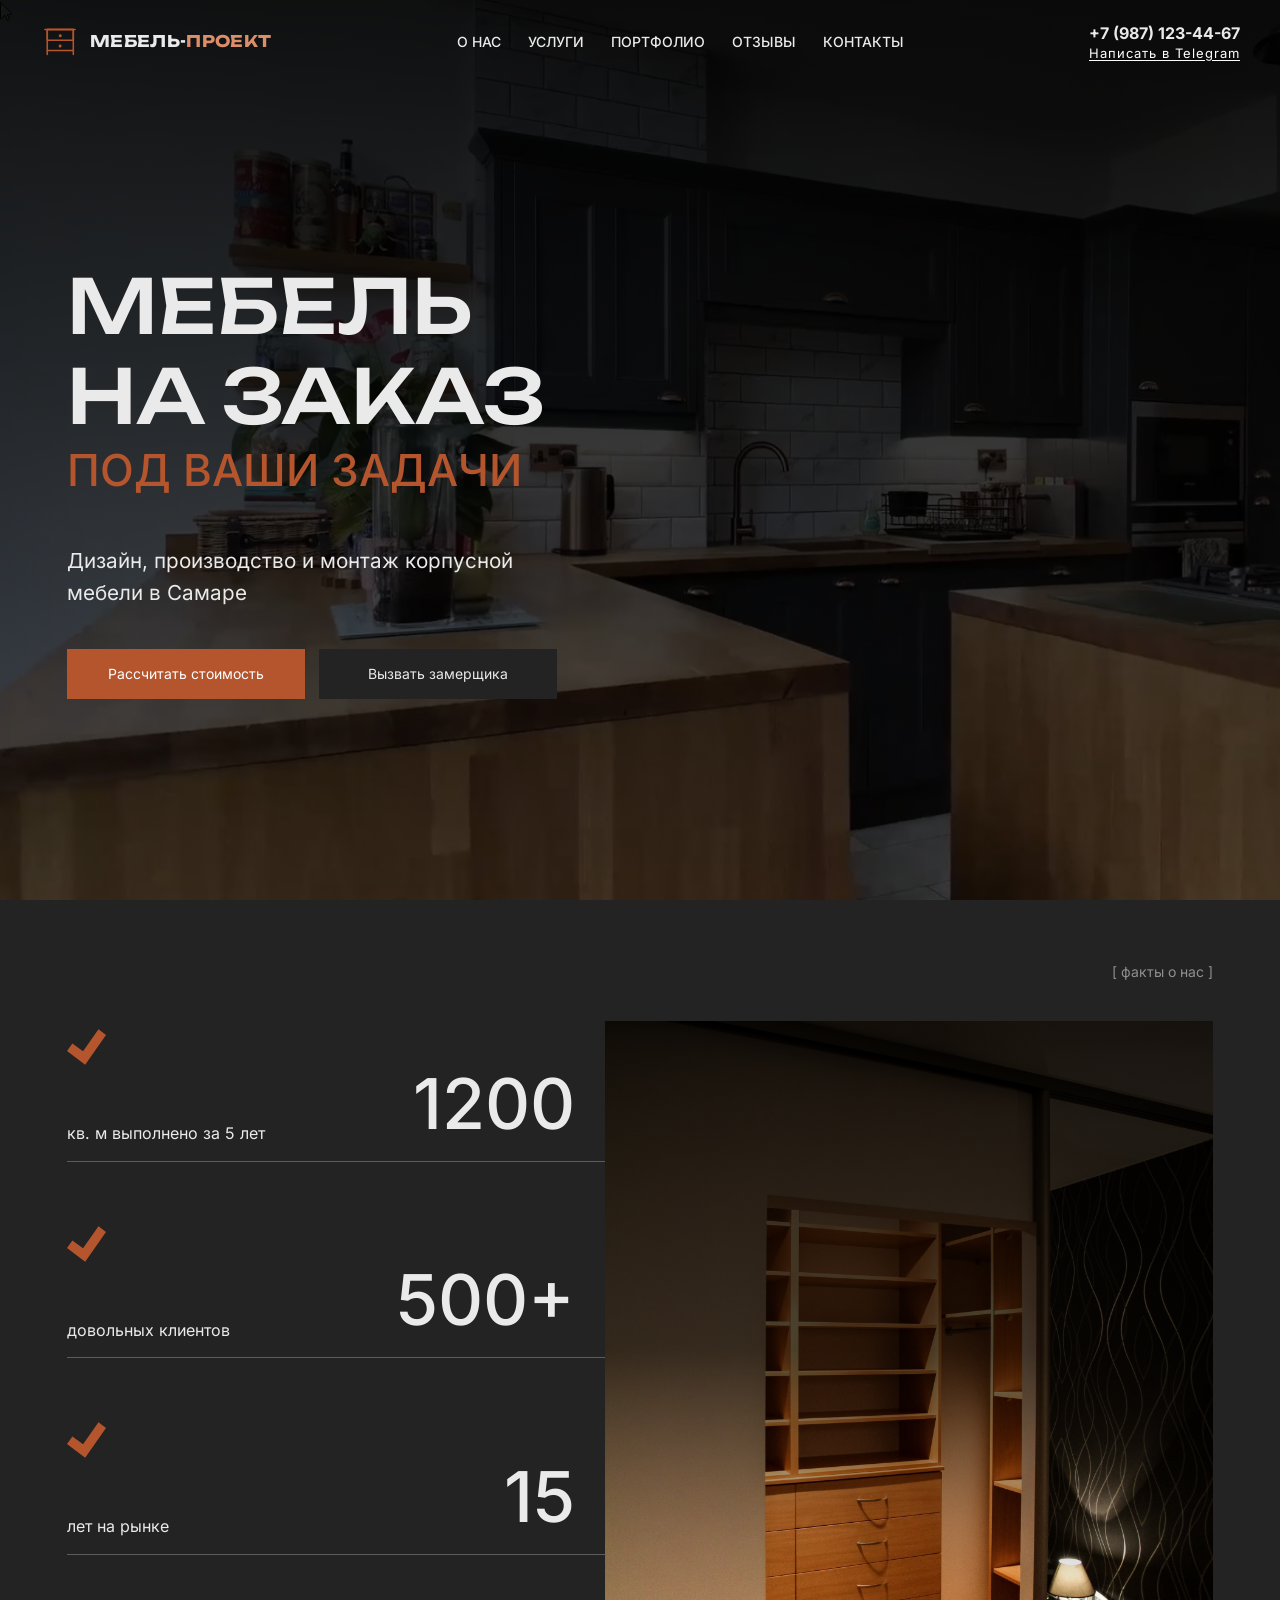
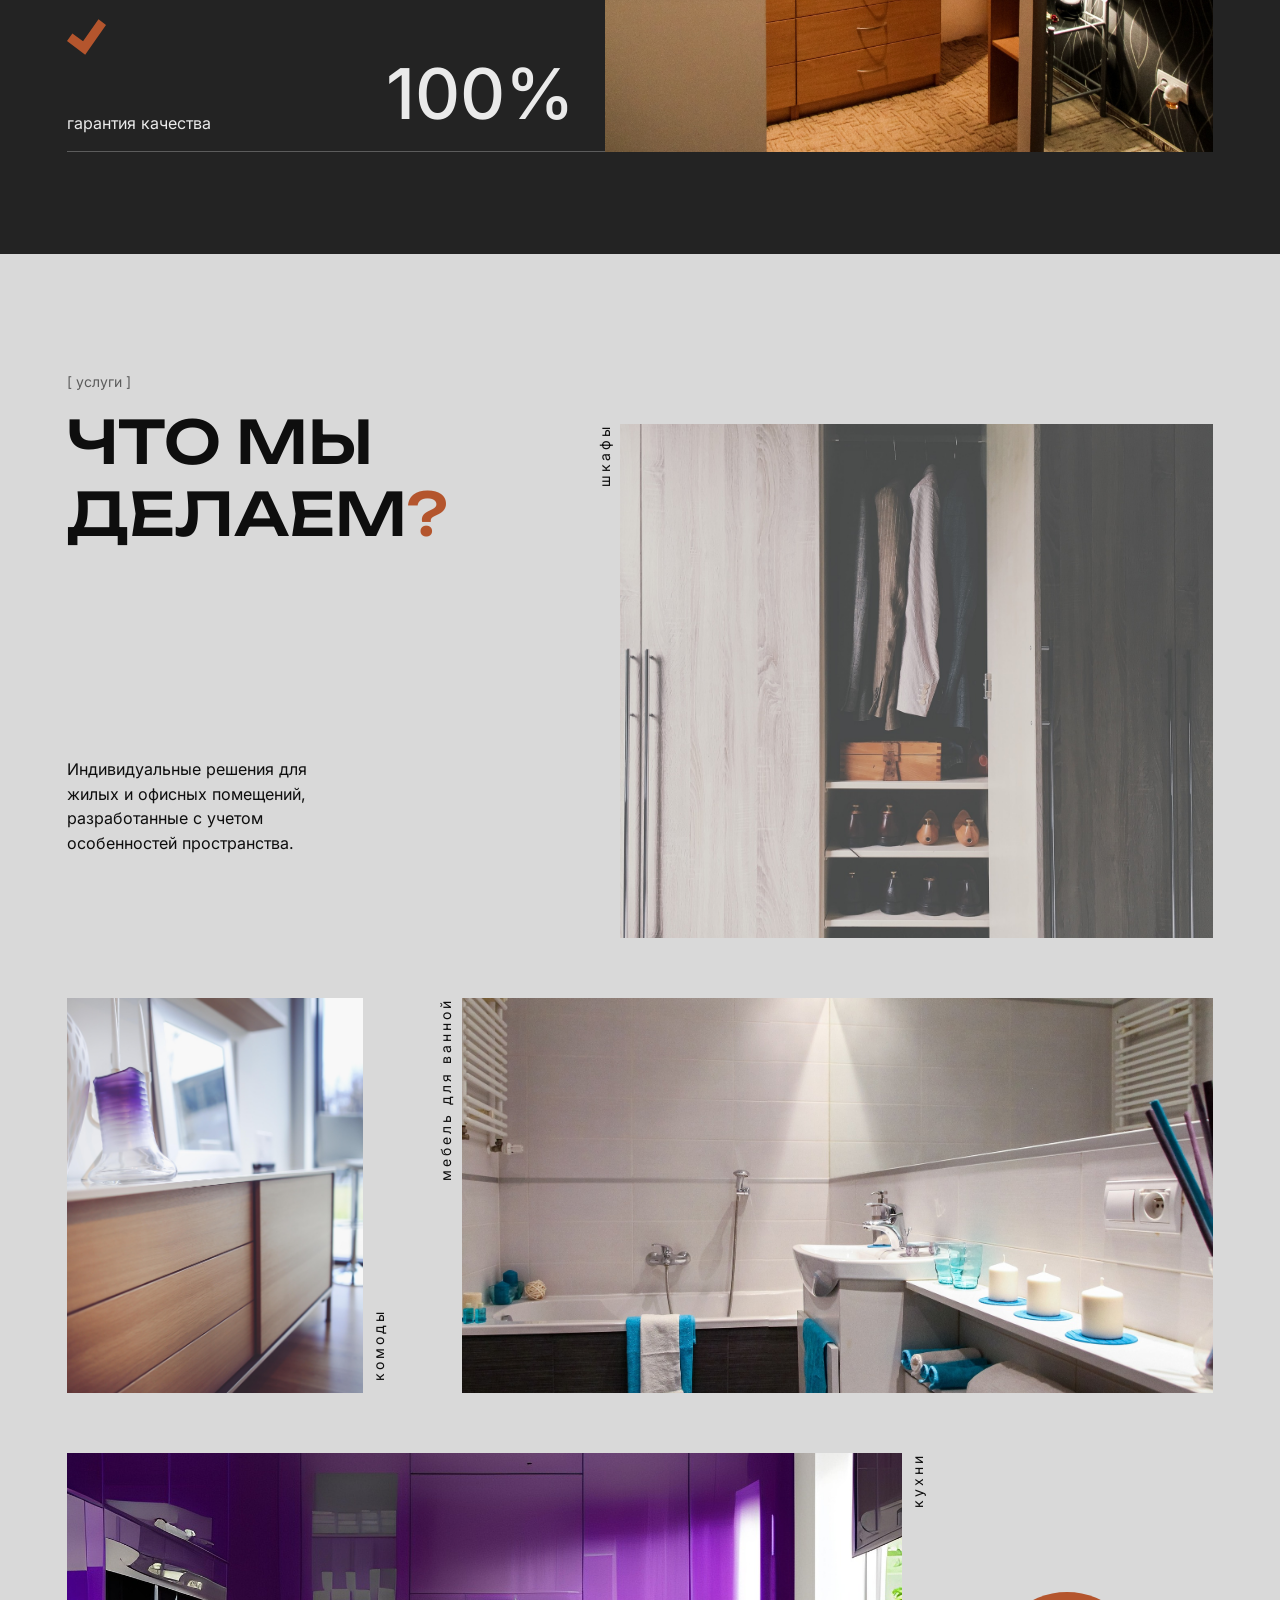
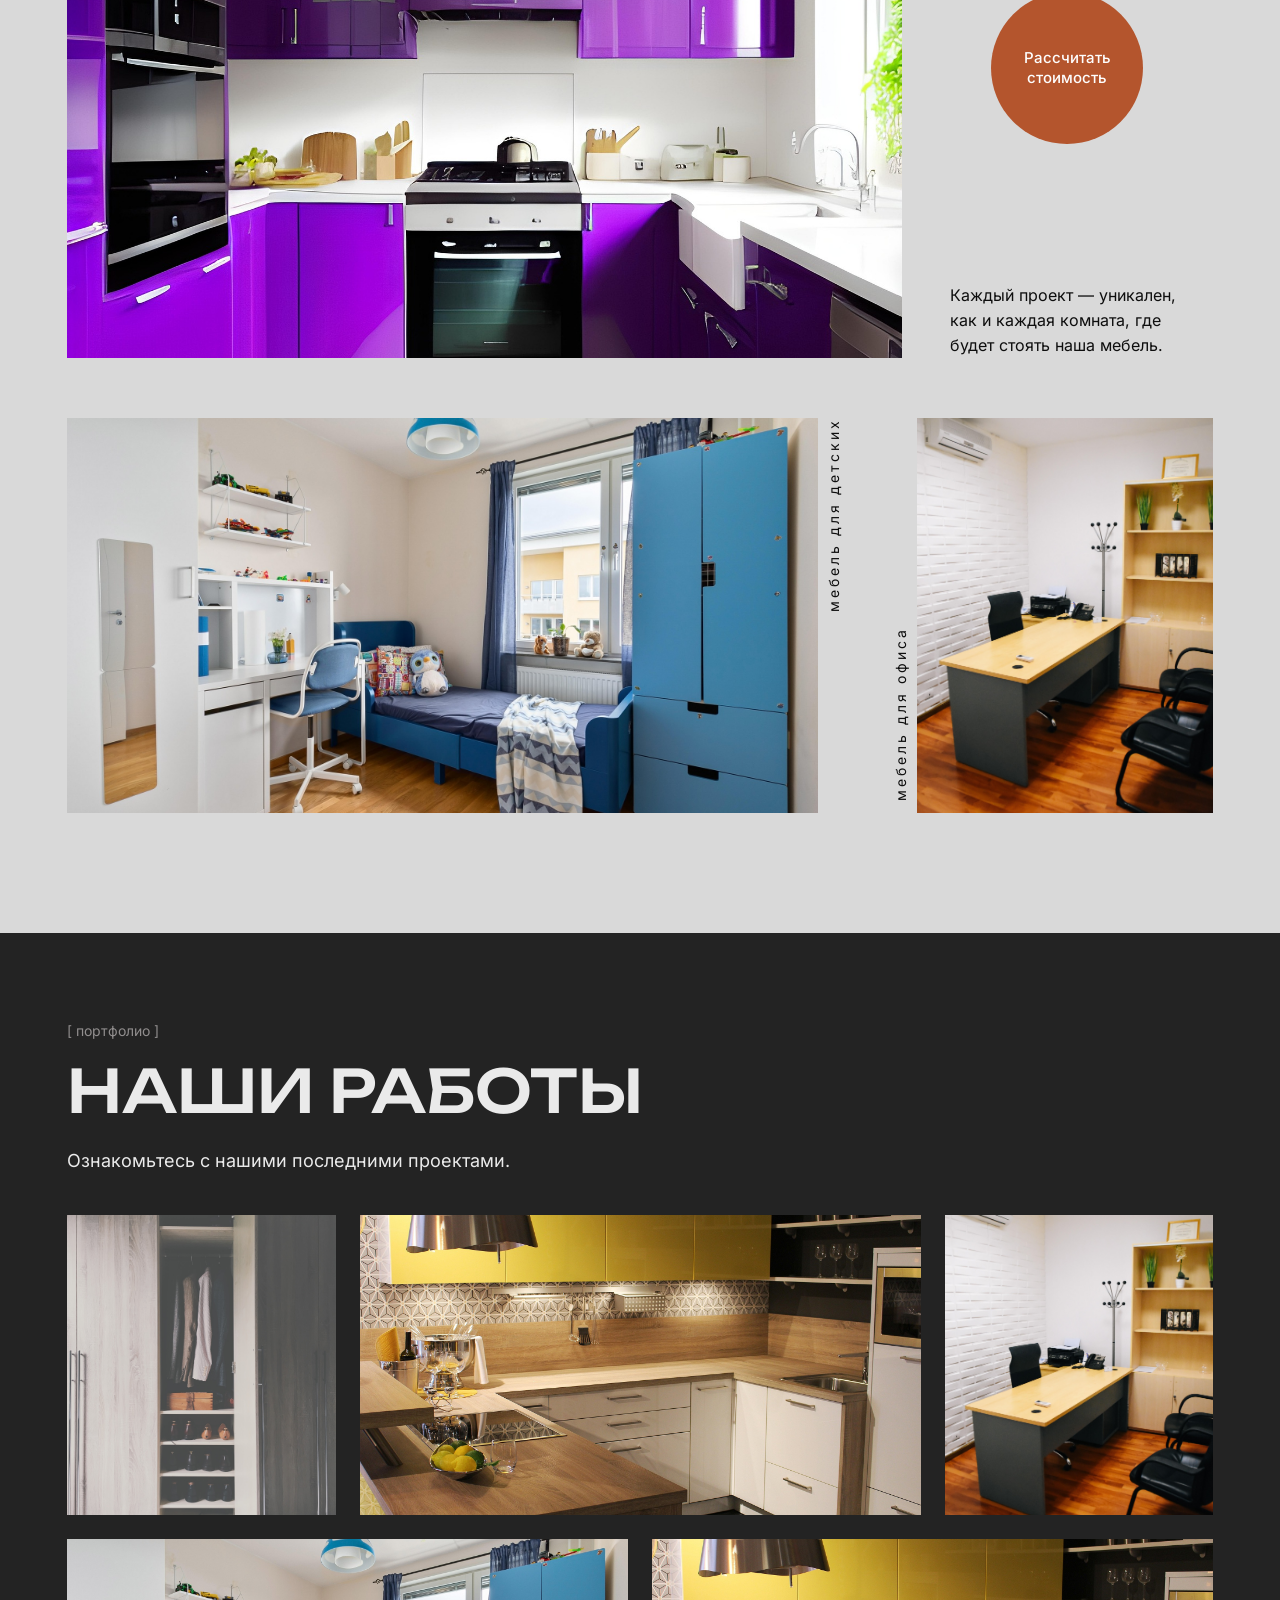
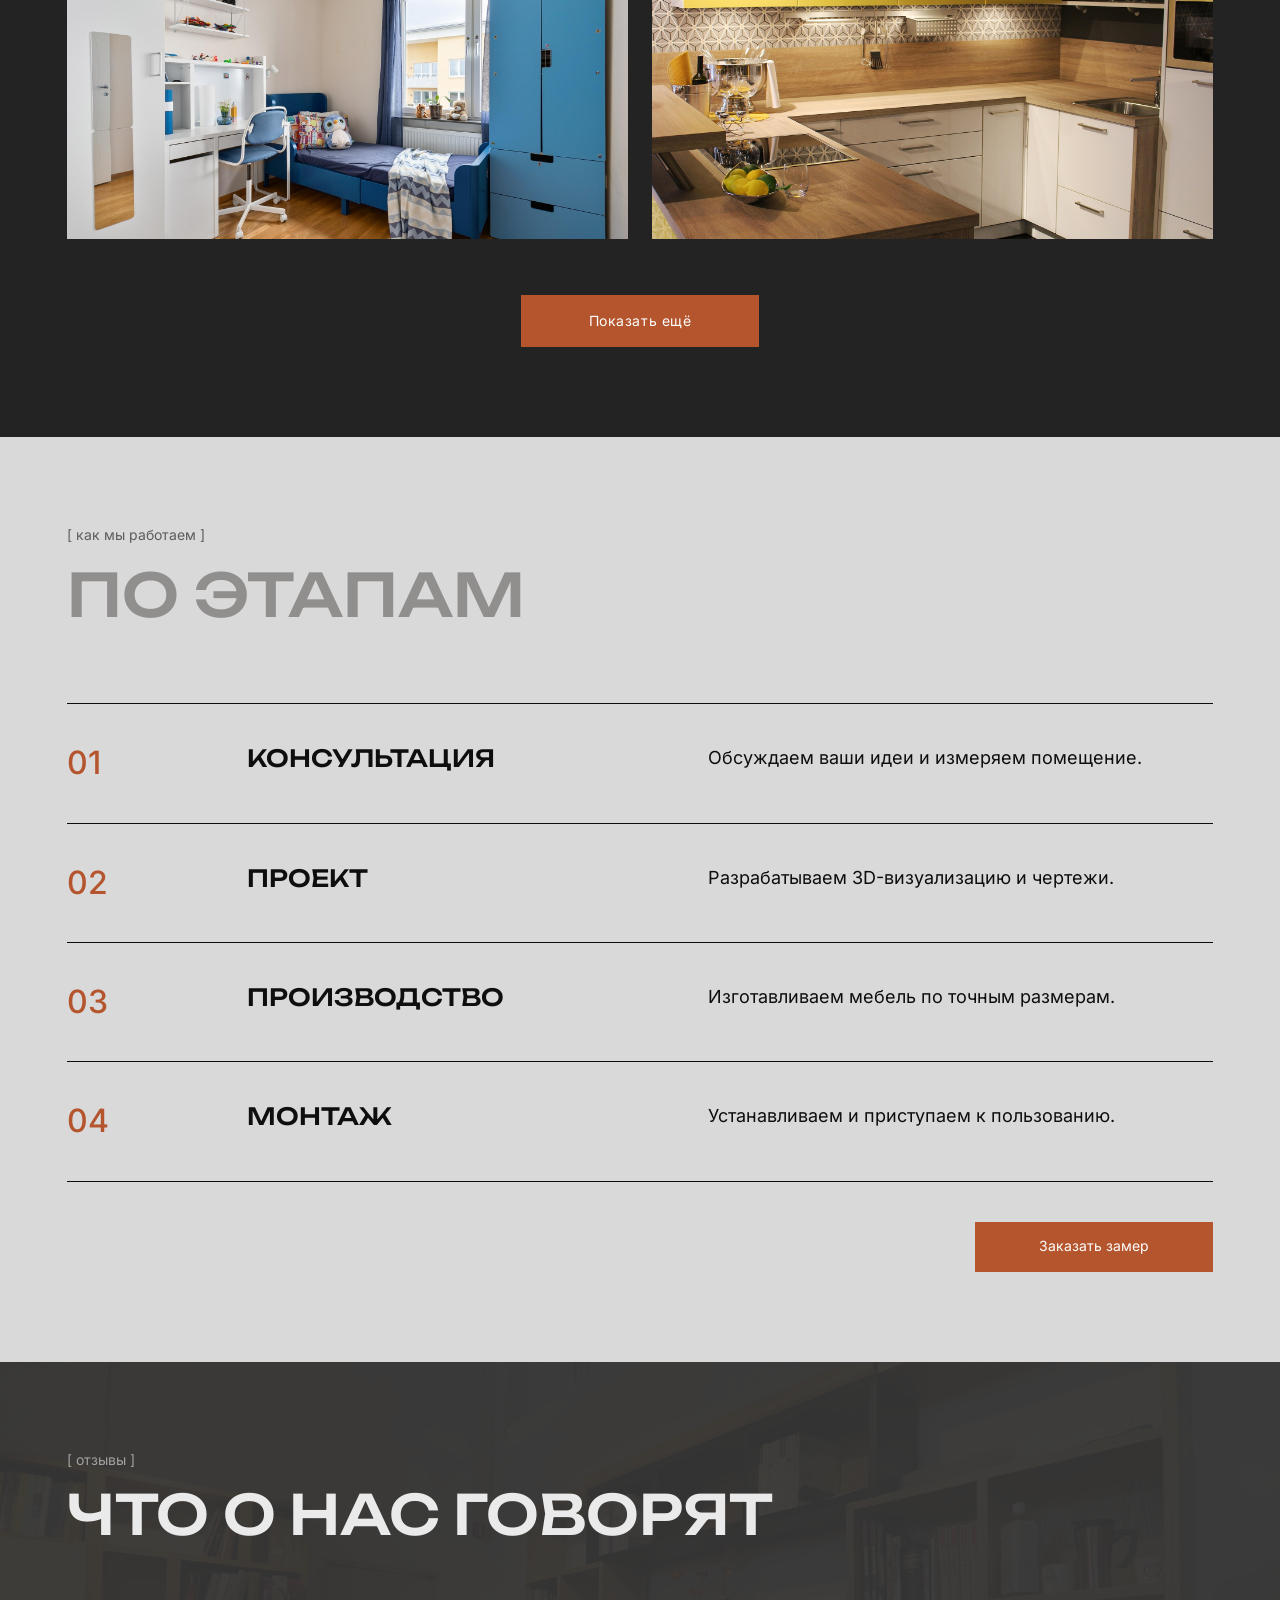
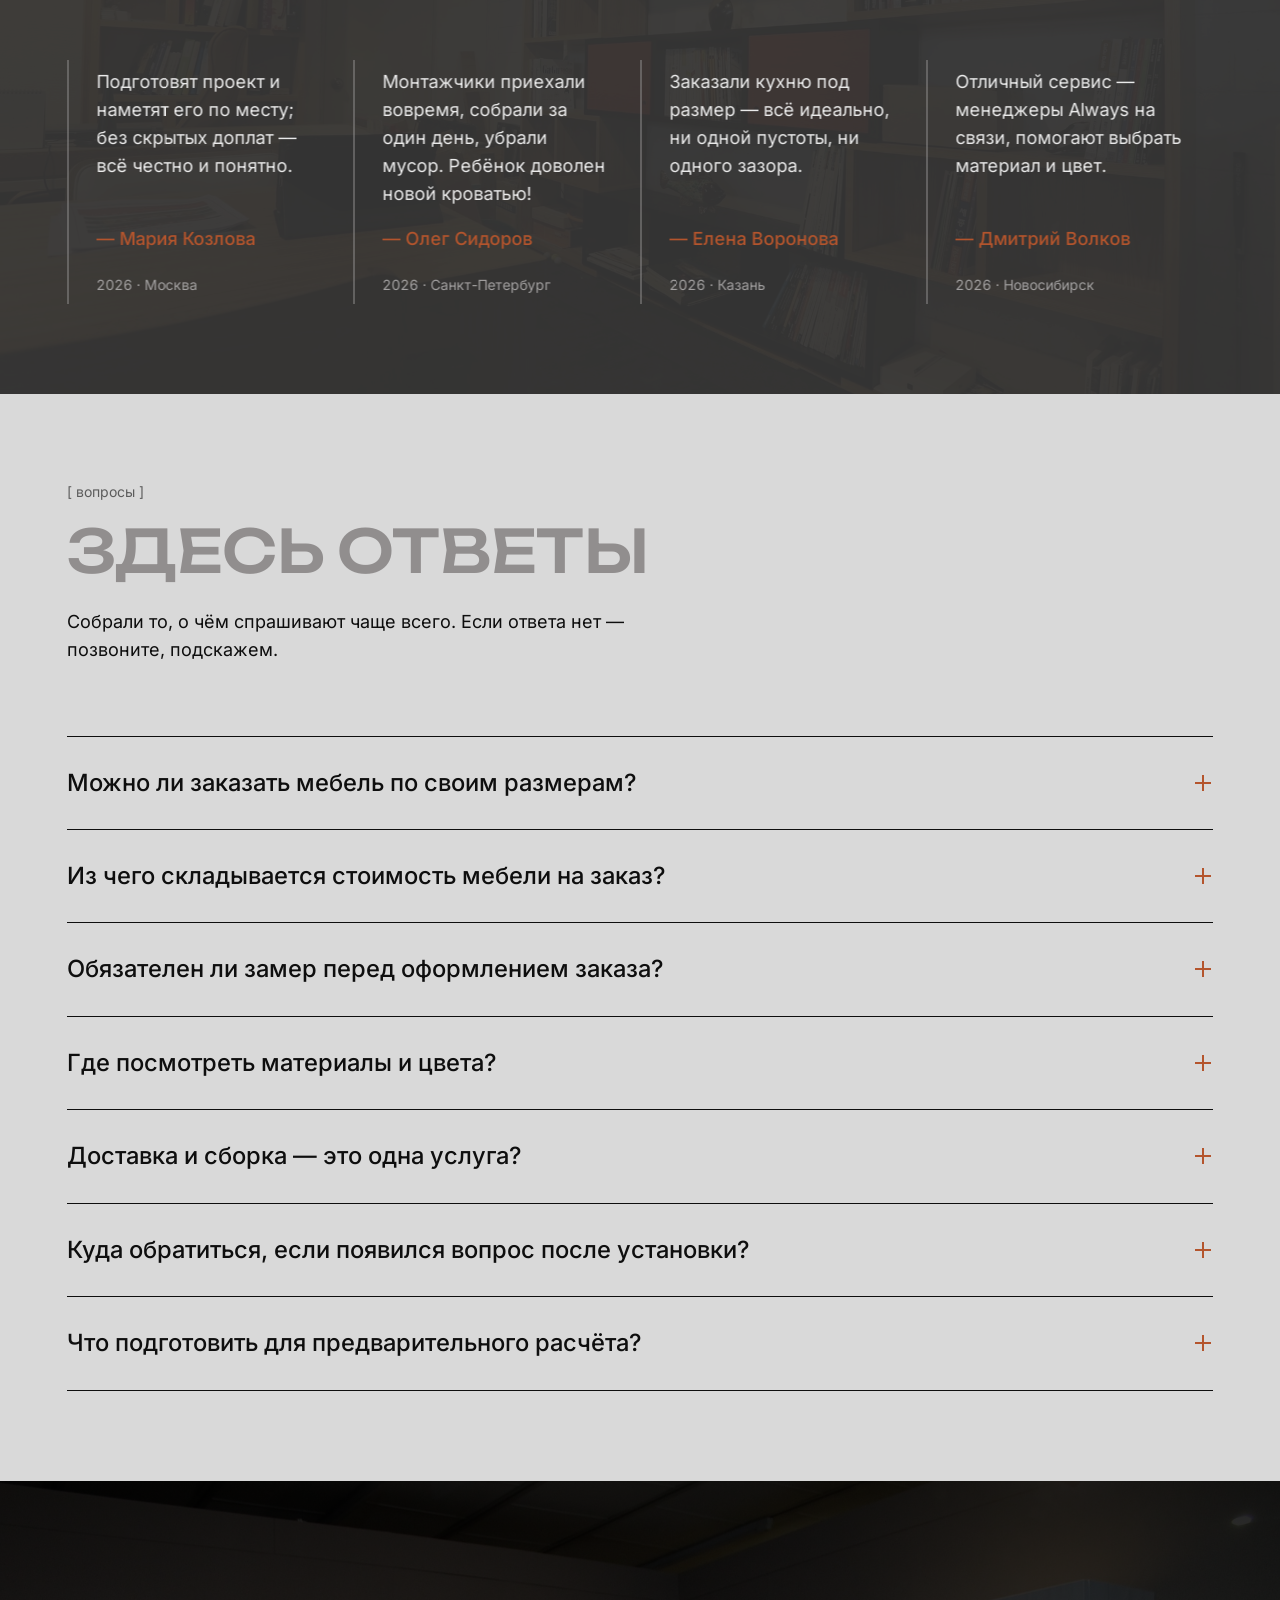
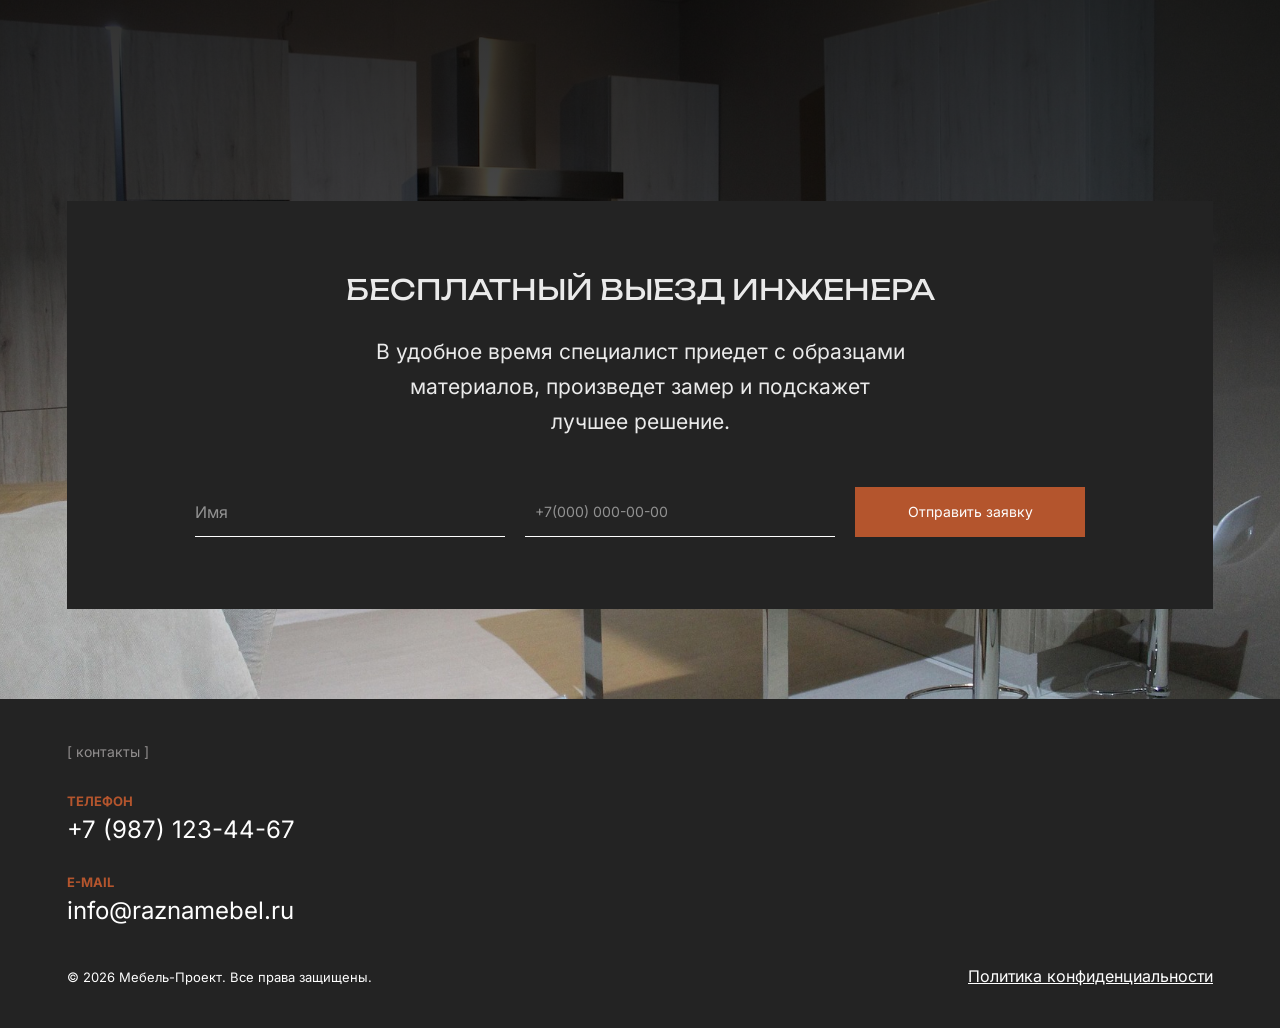
==== commit 3fb59eaa: "poster" ====
--- a/index.html
+++ b/index.html
@@ -119,7 +119,7 @@
         <!-- preload="metadata": браузер не тянет сразу весь файл (11 МБ).
              Постер — статичный кадр первого экрана, показывается мгновенно и
              держит LCP, пока видео подгружается. -->
-        <video src="images/video/4.mp4" poster="images/kitchen-bg.jpg" autoplay muted loop playsinline preload="metadata" aria-hidden="true"></video>
+        <video src="images/video/4.mp4" poster="images/poster.jpg" autoplay muted loop playsinline preload="metadata" aria-hidden="true"></video>
       </div>
       <div class="hero__inner ui-container">
         <div class="hero__content">
